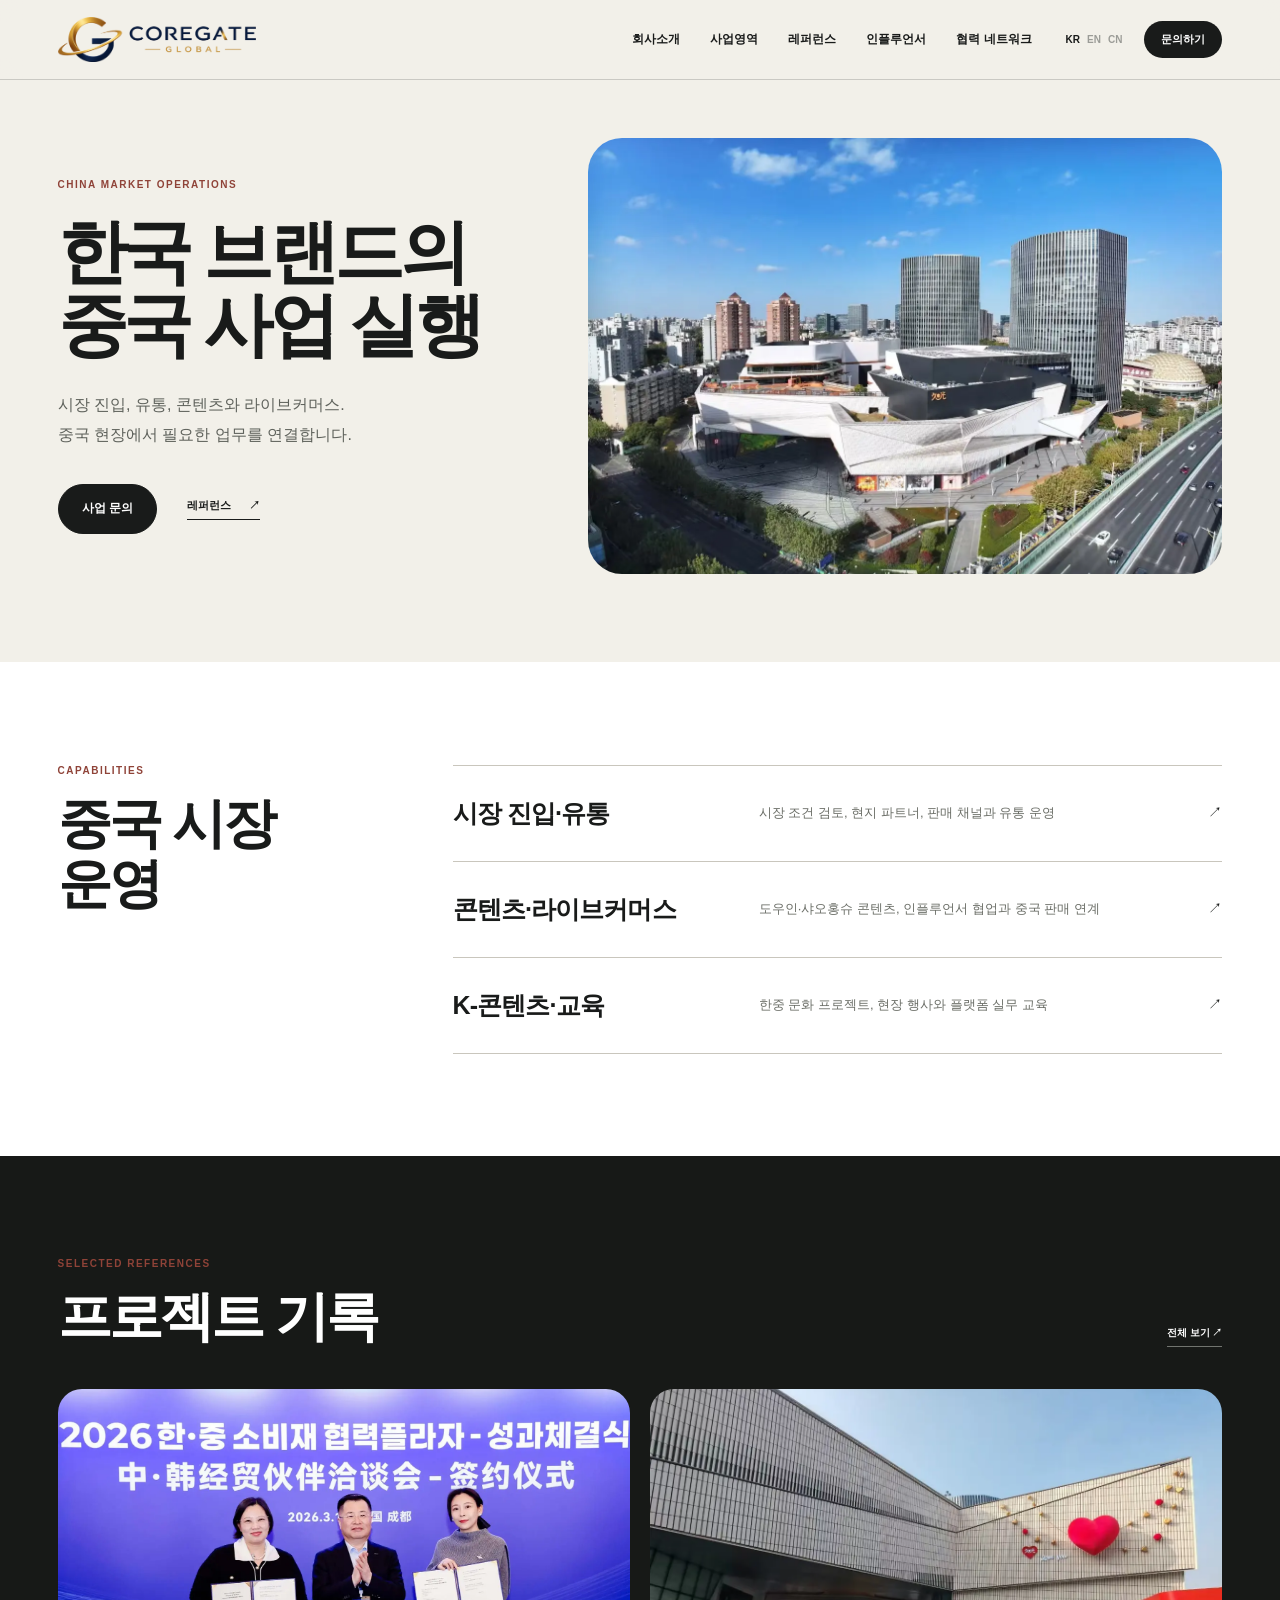
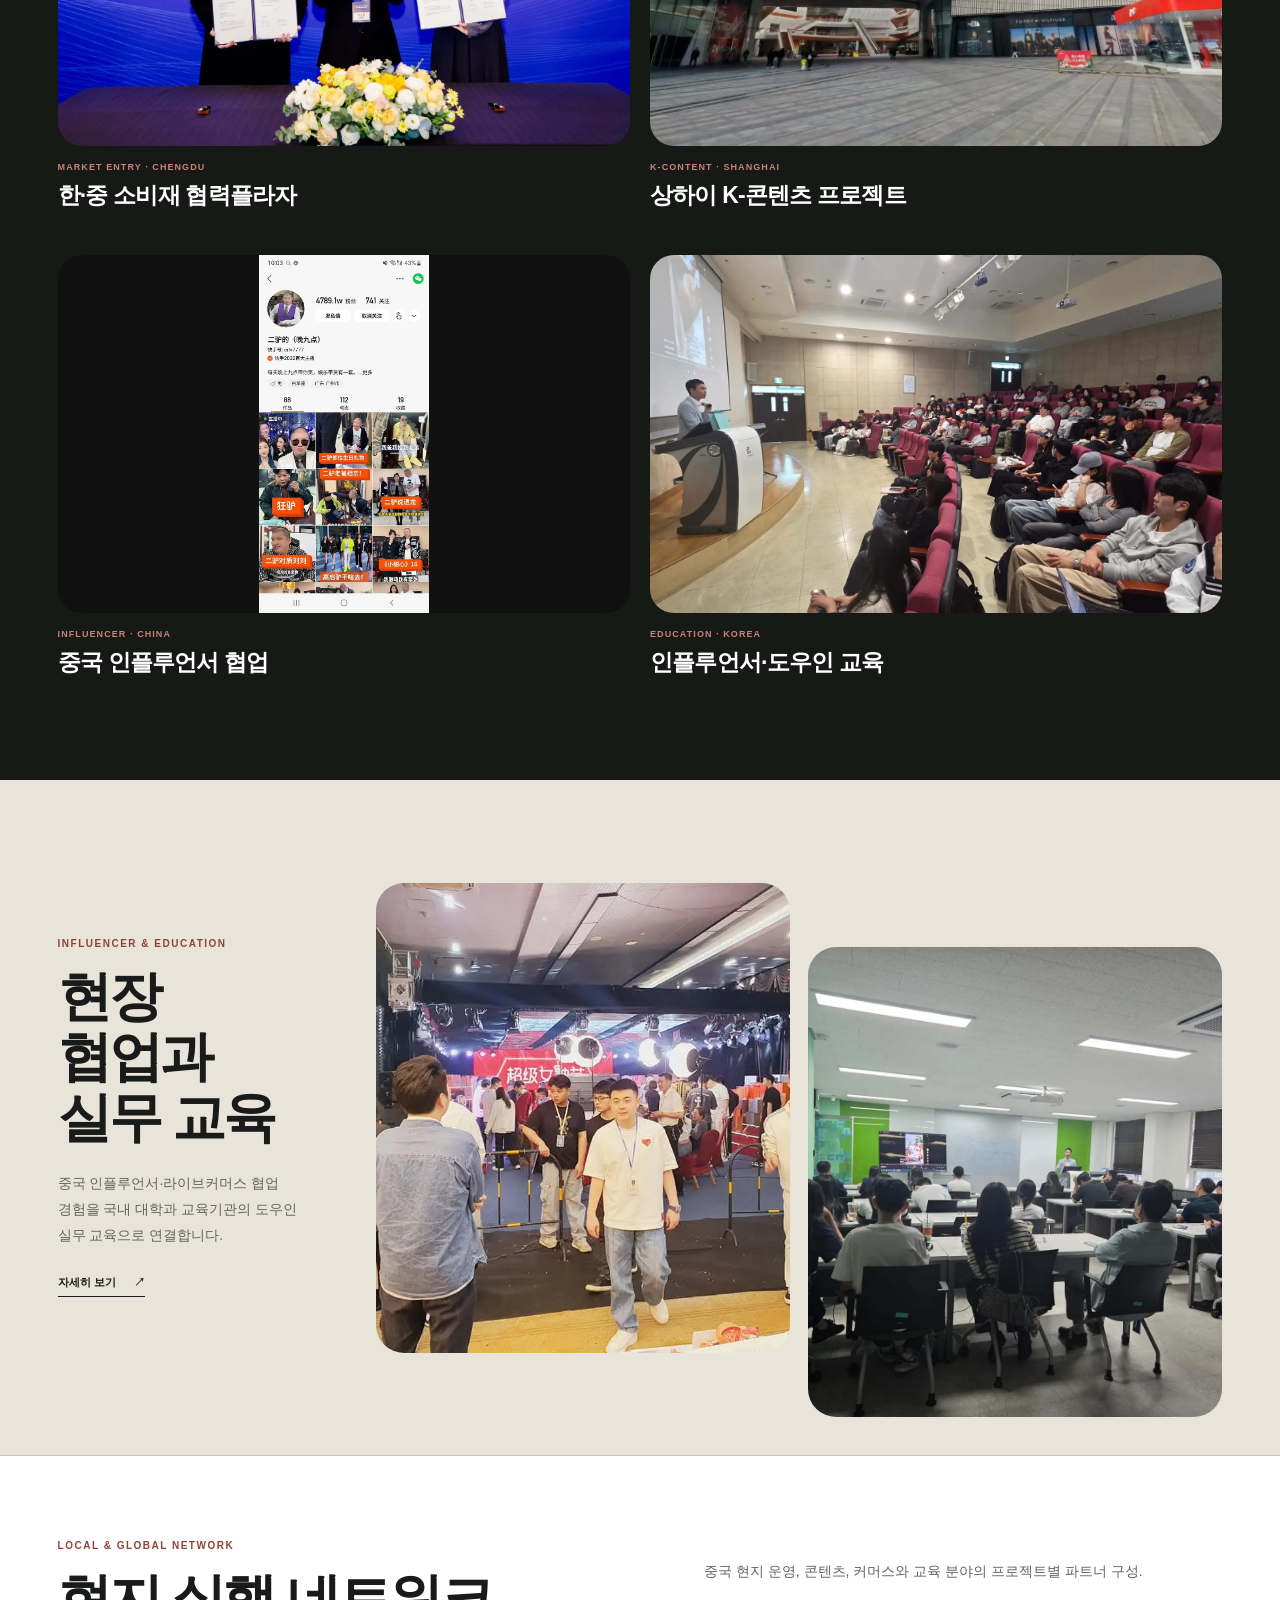
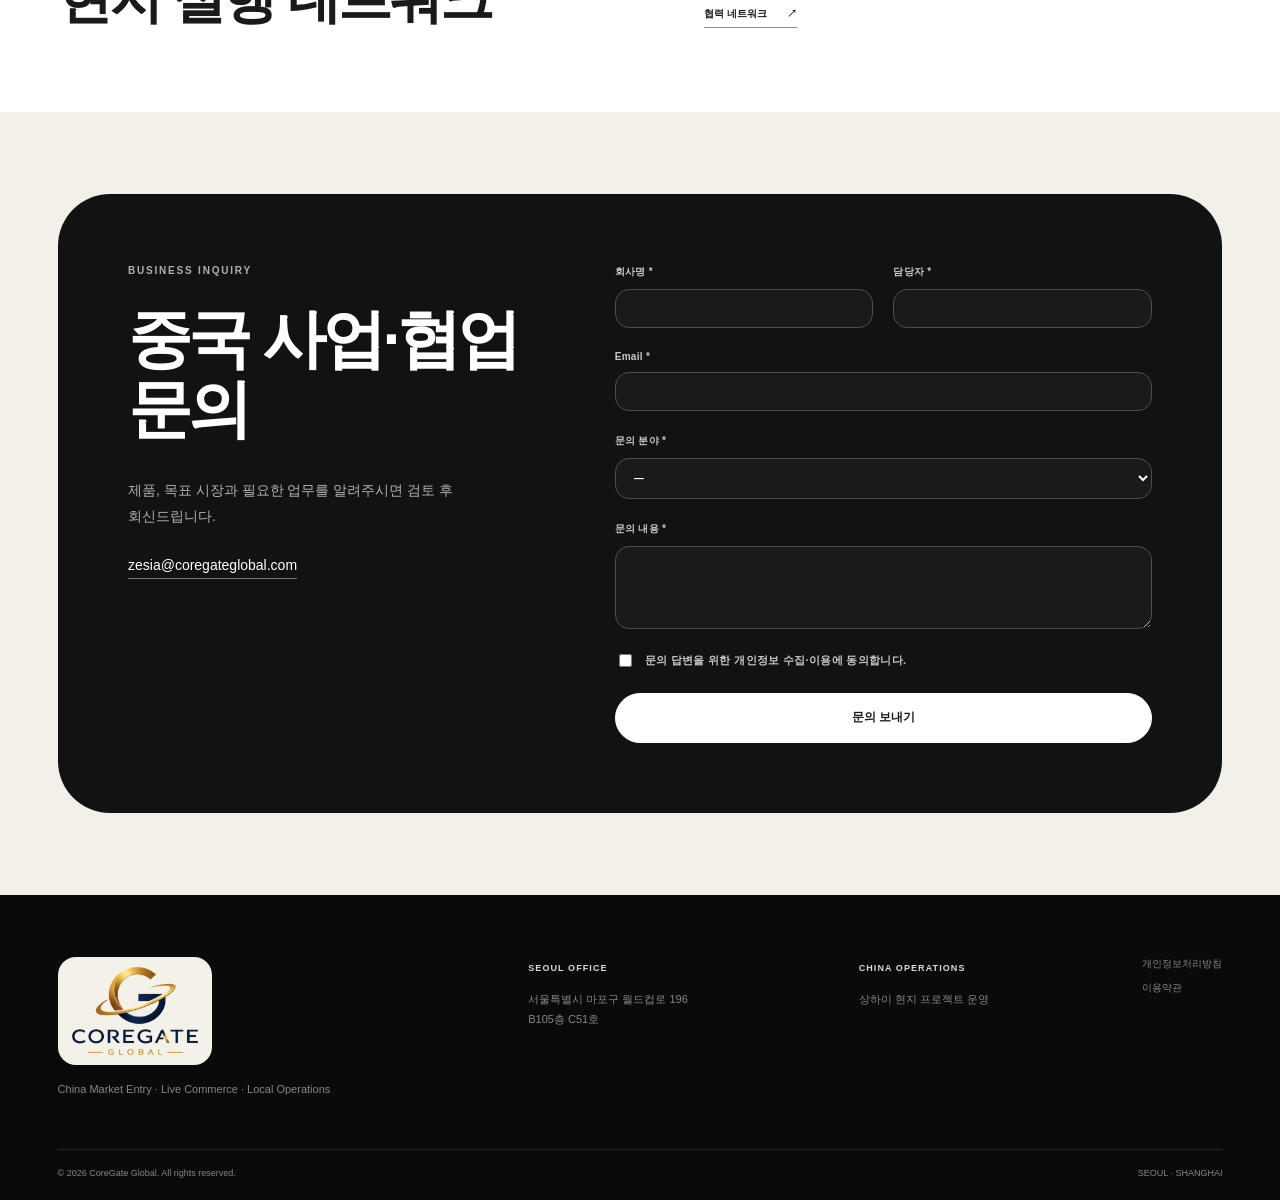
==== index.html @ a76d058f "Simplify site presentation and hierarchy" ====
<!doctype html>
<html lang="ko">
<head>
  <meta charset="utf-8">
  <meta name="viewport" content="width=device-width,initial-scale=1">
  <meta name="description" content="CoreGate Global은 한국 브랜드의 중국 시장 진입, 현지 유통, 라이브커머스, 인플루언서 협업과 K-콘텐츠 프로젝트를 실행합니다.">
  <meta name="theme-color" content="#f4f2ec">
  <title>CoreGate Global | China Market Operations</title>
  <link rel="canonical" href="https://www.coregateglobal.com/">
  <meta property="og:title" content="CoreGate Global | 중국 시장 진입과 현지 운영">
  <meta property="og:description" content="한국 브랜드의 중국 시장 진입과 현지 운영을 연결합니다.">
  <meta property="og:type" content="website">
  <meta property="og:url" content="https://www.coregateglobal.com/">
  <meta property="og:image" content="https://www.coregateglobal.com/assets/media/jiuguang-aerial.webp">
  <link rel="icon" type="image/svg+xml" href="data:image/svg+xml,%3Csvg xmlns='http://www.w3.org/2000/svg' viewBox='0 0 64 64'%3E%3Crect width='64' height='64' rx='8' fill='%23191b1a'/%3E%3Cpath d='M43 20c-3-3-7-5-12-5-10 0-17 7-17 17s7 17 17 17c5 0 9-2 12-5V32H31' fill='none' stroke='%23f3f0e8' stroke-width='6'/%3E%3C/svg%3E">
  <link rel="stylesheet" href="assets/site.css">
  <link rel="stylesheet" href="assets/home-refined.css">
  <script type="application/ld+json">{"@context":"https://schema.org","@type":"Organization","name":"CoreGate Global","url":"https://www.coregateglobal.com/","logo":"https://www.coregateglobal.com/assets/media/coregate-global-logo.png","email":"zesia@coregateglobal.com","address":{"@type":"PostalAddress","streetAddress":"월드컵로 196 B105층 C51호","addressLocality":"마포구","addressRegion":"서울특별시","addressCountry":"KR"},"areaServed":["KR","CN"]}</script>
</head>
<body>
  <a class="skip" href="#content">본문 바로가기</a>
  <header class="site-header">
    <div class="shell nav-row">
      <a class="wordmark" href="#top" aria-label="CoreGate Global 홈"><img src="assets/media/coregate-global-logo-horizontal.png" alt="CoreGate Global"></a>
      <nav class="primary-nav" id="primary-nav" aria-label="주요 메뉴">
        <a href="about/"><span class="lang-ko">회사소개</span><span class="lang-en">About</span><span class="lang-zh">公司介绍</span></a>
        <a href="business/"><span class="lang-ko">사업영역</span><span class="lang-en">Capabilities</span><span class="lang-zh">业务领域</span></a>
        <a href="projects/"><span class="lang-ko">레퍼런스</span><span class="lang-en">References</span><span class="lang-zh">项目案例</span></a>
        <a href="influencer/"><span class="lang-ko">인플루언서</span><span class="lang-en">Influencer</span><span class="lang-zh">达人合作</span></a>
        <a href="network/"><span class="lang-ko">협력 네트워크</span><span class="lang-en">Network</span><span class="lang-zh">合作网络</span></a>
      </nav>
      <div class="nav-tools">
        <div class="language" aria-label="언어 선택"><button type="button" class="active" data-lang="ko">KR</button><button type="button" data-lang="en">EN</button><button type="button" data-lang="zh-CN">CN</button></div>
        <a class="nav-contact" href="#contact"><span class="lang-ko">문의하기</span><span class="lang-en">Contact</span><span class="lang-zh">联系</span></a>
        <button class="menu-toggle" type="button" aria-controls="primary-nav" aria-expanded="false" aria-label="메뉴 열기"><span></span><span></span></button>
      </div>
    </div>
  </header>

  <main id="content">
    <section class="home-hero" id="top">
      <div class="shell home-hero-grid">
        <div class="home-hero-copy">
          <p class="home-eyebrow">CHINA MARKET OPERATIONS</p>
          <h1><span class="lang-ko">한국 브랜드의<br>중국 사업 실행</span><span class="lang-en">China operations<br>for Korean brands.</span><span class="lang-zh">韩国品牌的<br>中国业务执行</span></h1>
          <p><span class="lang-ko">시장 진입, 유통, 콘텐츠와 라이브커머스.<br>중국 현장에서 필요한 업무를 연결합니다.</span><span class="lang-en">Market entry, distribution, content and live commerce.<br>Connected through local execution in China.</span><span class="lang-zh">市场进入、流通、内容与直播电商。<br>连接中国市场所需的实际执行。</span></p>
          <div class="home-actions"><a class="button button-dark" href="#contact"><span class="lang-ko">사업 문의</span><span class="lang-en">Contact</span><span class="lang-zh">业务咨询</span></a><a class="home-text-link" href="projects/"><span class="lang-ko">레퍼런스</span><span class="lang-en">References</span><span class="lang-zh">项目案例</span> ↗</a></div>
        </div>
        <figure class="home-hero-image"><img src="assets/media/jiuguang-aerial.webp" alt="상하이 현지 프로젝트 공간 전경" fetchpriority="high"></figure>
      </div>
    </section>

    <section class="home-section home-services">
      <div class="shell home-section-grid">
        <div class="home-section-title"><p>CAPABILITIES</p><h2><span class="lang-ko">중국 시장 운영</span><span class="lang-en">China Market Operations</span><span class="lang-zh">中国市场运营</span></h2></div>
        <div class="home-service-list">
          <a href="business/"><h3><span class="lang-ko">시장 진입·유통</span><span class="lang-en">Market Entry &amp; Distribution</span><span class="lang-zh">市场进入与流通</span></h3><p><span class="lang-ko">시장 조건 검토, 현지 파트너, 판매 채널과 유통 운영</span><span class="lang-en">Market review, local partners, sales channels and distribution</span><span class="lang-zh">市场评估、本地伙伴、销售渠道与流通运营</span></p><span>↗</span></a>
          <a href="business/"><h3><span class="lang-ko">콘텐츠·라이브커머스</span><span class="lang-en">Content &amp; Live Commerce</span><span class="lang-zh">内容与直播电商</span></h3><p><span class="lang-ko">도우인·샤오홍슈 콘텐츠, 인플루언서 협업과 중국 판매 연계</span><span class="lang-en">China-platform content, influencer collaboration and sales</span><span class="lang-zh">中国平台内容、达人合作与销售衔接</span></p><span>↗</span></a>
          <a href="business/"><h3><span class="lang-ko">K-콘텐츠·교육</span><span class="lang-en">K-Content &amp; Education</span><span class="lang-zh">K-内容与教育</span></h3><p><span class="lang-ko">한중 문화 프로젝트, 현장 행사와 플랫폼 실무 교육</span><span class="lang-en">Korea–China programs, events and platform education</span><span class="lang-zh">中韩文化项目、现场活动与平台实务教育</span></p><span>↗</span></a>
        </div>
      </div>
    </section>

    <section class="home-section home-references">
      <div class="shell">
        <div class="home-reference-head"><div><p>SELECTED REFERENCES</p><h2><span class="lang-ko">프로젝트 기록</span><span class="lang-en">Selected Work</span><span class="lang-zh">项目记录</span></h2></div><a href="projects/"><span class="lang-ko">전체 보기</span><span class="lang-en">View All</span><span class="lang-zh">查看全部</span> ↗</a></div>
        <div class="home-case-grid">
          <a class="home-case" href="projects/kotra-consumer-goods-plaza.html"><figure><img src="assets/media/kotra-china-entry-2026.webp" alt="KOTRA 한중 소비재 협력플라자 현장" loading="lazy"></figure><p>MARKET ENTRY · CHENGDU</p><h3><span class="lang-ko">한·중 소비재 협력플라자</span><span class="lang-en">Korea–China Consumer Goods Plaza</span><span class="lang-zh">中韩消费品合作广场</span></h3></a>
          <a class="home-case" href="projects/shanghai-kcontent-event.html"><figure><img src="assets/media/jiuguang-plaza.webp" alt="상하이 K콘텐츠 행사 예정 공간" loading="lazy"></figure><p>K-CONTENT · SHANGHAI</p><h3><span class="lang-ko">상하이 K-콘텐츠 프로젝트</span><span class="lang-en">Shanghai K-Content Project</span><span class="lang-zh">上海K-内容项目</span></h3></a>
          <a class="home-case" href="projects/china-influencer-collaboration.html"><figure class="contain"><img src="assets/media/china-influencer-channel.webp" alt="중국 인플루언서 채널 협업 기록" loading="lazy"></figure><p>INFLUENCER · CHINA</p><h3><span class="lang-ko">중국 인플루언서 협업</span><span class="lang-en">China Influencer Collaboration</span><span class="lang-zh">中国达人合作</span></h3></a>
          <a class="home-case" href="projects/influencer-douyin-education.html"><figure><img src="assets/media/creator-education-auditorium.webp" alt="국내 도우인 실무 교육 현장" loading="lazy"></figure><p>EDUCATION · KOREA</p><h3><span class="lang-ko">인플루언서·도우인 교육</span><span class="lang-en">Influencer &amp; Douyin Education</span><span class="lang-zh">达人与抖音教育</span></h3></a>
        </div>
      </div>
    </section>

    <section class="home-section home-practice">
      <div class="shell home-practice-grid">
        <div class="home-practice-copy"><p>INFLUENCER &amp; EDUCATION</p><h2><span class="lang-ko">현장 협업과<br>실무 교육</span><span class="lang-en">Field collaboration<br>and education.</span><span class="lang-zh">现场合作与<br>实务教育</span></h2><p><span class="lang-ko">중국 인플루언서·라이브커머스 협업 경험을 국내 대학과 교육기관의 도우인 실무 교육으로 연결합니다.</span><span class="lang-en">China influencer and live-commerce experience translated into practical education in Korea.</span><span class="lang-zh">将中国达人与直播电商合作经验转化为韩国实务教育。</span></p><a class="home-text-link" href="influencer/"><span class="lang-ko">자세히 보기</span><span class="lang-en">Learn More</span><span class="lang-zh">了解更多</span> ↗</a></div>
        <figure><img src="assets/media/china-influencer-studio.webp" alt="중국 인플루언서 라이브커머스 협업 현장" loading="lazy"></figure>
        <figure><img src="assets/media/creator-education-classroom.webp" alt="국내 중국 콘텐츠 실무 교육 현장" loading="lazy"></figure>
      </div>
    </section>

    <section class="home-network">
      <div class="shell home-network-grid"><div><p>LOCAL &amp; GLOBAL NETWORK</p><h2><span class="lang-ko">현지 실행 네트워크</span><span class="lang-en">Local Execution Network</span><span class="lang-zh">本地执行网络</span></h2></div><div><p><span class="lang-ko">중국 현지 운영, 콘텐츠, 커머스와 교육 분야의 프로젝트별 파트너 구성.</span><span class="lang-en">Project-based partners across local operations, content, commerce and education.</span><span class="lang-zh">涵盖本地运营、内容、商业及教育的项目型伙伴网络。</span></p><a href="network/"><span class="lang-ko">협력 네트워크</span><span class="lang-en">View Network</span><span class="lang-zh">查看合作网络</span> ↗</a></div></div>
    </section>

    <section class="section contact" id="contact">
      <div class="shell contact-grid">
        <div class="contact-copy"><p class="overline">BUSINESS INQUIRY</p><h2><span class="lang-ko">중국 사업·협업 문의</span><span class="lang-en">China Business Inquiry</span><span class="lang-zh">中国业务合作咨询</span></h2><p><span class="lang-ko">제품, 목표 시장과 필요한 업무를 알려주시면 검토 후 회신드립니다.</span><span class="lang-en">Share your product, target market and required scope.</span><span class="lang-zh">请告知产品、目标市场及所需业务。</span></p><a href="mailto:zesia@coregateglobal.com">zesia@coregateglobal.com</a></div>
        <form class="inquiry-form" action="https://formsubmit.co/zesia@coregateglobal.com" method="POST">
          <input type="hidden" name="_subject" value="[CoreGate Global] Business Inquiry"><input type="hidden" name="_template" value="table"><input type="text" name="_honey" tabindex="-1" autocomplete="off" class="honey" aria-hidden="true">
          <label><span class="lang-ko">회사명 *</span><span class="lang-en">Company *</span><span class="lang-zh">公司名称 *</span><input name="company" required autocomplete="organization"></label>
          <label><span class="lang-ko">담당자 *</span><span class="lang-en">Contact name *</span><span class="lang-zh">负责人 *</span><input name="name" required autocomplete="name"></label>
          <label class="full"><span>Email *</span><input type="email" name="email" required autocomplete="email"></label>
          <label class="full"><span class="lang-ko">문의 분야 *</span><span class="lang-en">Inquiry type *</span><span class="lang-zh">咨询领域 *</span><select name="interest" required><option value="">—</option><option>China Market Entry</option><option>Live Commerce / China Sales</option><option>Influencer Collaboration</option><option>Douyin / Influencer Education</option><option>K-Content Project</option><option>Partnership</option><option>Other</option></select></label>
          <label class="full"><span class="lang-ko">문의 내용 *</span><span class="lang-en">Message *</span><span class="lang-zh">咨询内容 *</span><textarea name="message" required rows="5"></textarea></label>
          <label class="consent full"><input type="checkbox" name="privacy_consent" value="Agreed" required><span><span class="lang-ko">문의 답변을 위한 개인정보 수집·이용에 동의합니다.</span><span class="lang-en">I consent to the use of my information for this inquiry.</span><span class="lang-zh">我同意为回复本次咨询而收集及使用个人信息。</span></span></label>
          <button class="button button-light full" type="submit"><span class="lang-ko">문의 보내기</span><span class="lang-en">Send Inquiry</span><span class="lang-zh">发送咨询</span></button>
        </form>
      </div>
    </section>
  </main>

  <footer class="site-footer">
    <div class="shell footer-grid"><div class="footer-brand"><img src="assets/media/coregate-global-logo.png" alt="CoreGate Global"><p>China Market Entry · Live Commerce · Local Operations</p></div><div><strong>SEOUL OFFICE</strong><p><span class="lang-ko">서울특별시 마포구 월드컵로 196<br>B105층 C51호</span><span class="lang-en">B105-C51, 196 World Cup-ro,<br>Mapo-gu, Seoul, Korea</span><span class="lang-zh">韩国首尔特别市麻浦区世界杯路196<br>B105层 C51号</span></p></div><div><strong>CHINA OPERATIONS</strong><p><span class="lang-ko">상하이 현지 프로젝트 운영</span><span class="lang-en">Shanghai project operations</span><span class="lang-zh">上海本地项目运营</span></p></div><div class="footer-links"><a href="privacy.html"><span class="lang-ko">개인정보처리방침</span><span class="lang-en">Privacy</span><span class="lang-zh">隐私政策</span></a><a href="terms.html"><span class="lang-ko">이용약관</span><span class="lang-en">Terms</span><span class="lang-zh">使用条款</span></a></div></div>
    <div class="shell footer-bottom"><span>© 2026 CoreGate Global. All rights reserved.</span><span>SEOUL · SHANGHAI</span></div>
  </footer>
  <script src="assets/site.js"></script>
</body>
</html>
---- assets/site.css ----
:root {
  --paper: #f2f0e9;
  --paper-deep: #e8e4da;
  --ink: #191b1a;
  --muted: #666963;
  --line: #c9c6bd;
  --white: #fff;
  --olive: #5e675b;
  --brick: #8f4338;
  --shell: 1380px;
  --gutter: clamp(22px, 4.5vw, 72px);
  --radius-lg: 44px;
  --radius-md: 28px;
  --radius-pill: 999px;
}

* { box-sizing: border-box; }
html { scroll-behavior: smooth; scroll-padding-top: 80px; }
body { margin: 0; background: var(--paper); color: var(--ink); font-family: "Pretendard", "Apple SD Gothic Neo", "Noto Sans KR", "Malgun Gothic", Arial, sans-serif; word-break: keep-all; -webkit-font-smoothing: antialiased; }
body.menu-open { overflow: hidden; }
a { color: inherit; text-decoration: none; }
button, input, select, textarea { font: inherit; }
button { color: inherit; }
img { display: block; width: 100%; }
figure, p, dl, dd { margin: 0; }
.shell { width: min(var(--shell), calc(100% - var(--gutter) * 2)); margin-inline: auto; }
.lang-en, .lang-zh { display: none; }
html[lang="en"] .lang-ko, html[lang="en"] .lang-zh { display: none !important; }
html[lang="en"] .lang-en { display: initial; }
html[lang="zh-CN"] .lang-ko, html[lang="zh-CN"] .lang-en { display: none !important; }
html[lang="zh-CN"] .lang-zh { display: initial; }
.skip { position: fixed; z-index: 999; left: 16px; top: -60px; padding: 12px 16px; background: var(--ink); color: var(--white); font-size: 13px; }
.skip:focus { top: 12px; }
.reveal { opacity: 1; transform: none; }
html.js .reveal { opacity: 0; transform: translateY(14px); transition: opacity .55s ease, transform .55s ease; }
html.js .reveal.is-visible { opacity: 1; transform: none; }

.site-header { position: fixed; z-index: 100; inset: 0 0 auto; height: 80px; background: rgba(242, 240, 233, .94); border-bottom: 1px solid rgba(25, 27, 26, .18); backdrop-filter: blur(12px); }
.nav-row { height: 100%; display: flex; align-items: center; }
.wordmark { display: inline-flex; align-items: center; min-width: 218px; }
.wordmark img { width: 198px; height: auto; }
.primary-nav { display: flex; align-self: stretch; gap: 30px; margin-left: auto; }
.primary-nav a { position: relative; display: grid; place-items: center; font-size: 12px; font-weight: 700; }
.primary-nav a::after { content: ""; position: absolute; left: 0; right: 100%; bottom: 18px; height: 1px; background: var(--ink); transition: right .2s ease; }
.primary-nav a:hover::after, .primary-nav a:focus-visible::after { right: 0; }
.nav-tools { display: flex; align-items: center; gap: 22px; margin-left: 34px; }
.language { display: flex; gap: 7px; }
.language button { padding: 0; border: 0; background: transparent; color: #9b9c97; font-size: 10px; font-weight: 850; cursor: pointer; }
.language button.active { color: var(--ink); }
.nav-contact { padding: 11px 17px; border-radius: var(--radius-pill); background: var(--ink); color: var(--white); font-size: 11px; font-weight: 800; }
.menu-toggle { display: none; width: 34px; height: 34px; padding: 7px; border: 0; background: transparent; cursor: pointer; }
.menu-toggle span { display: block; height: 1px; margin: 6px 0; background: var(--ink); }

.hero { min-height: 790px; padding: 80px 0 0; }
.hero-grid { display: grid; grid-template-columns: minmax(450px, .96fr) minmax(540px, 1.04fr); min-height: 710px; }
.hero-copy { display: flex; flex-direction: column; padding: 82px clamp(38px, 4.3vw, 68px) 50px 0; }
.overline { color: var(--brick); font-size: 10px; font-weight: 850; letter-spacing: .18em; }
.hero h1 { max-width: 760px; margin: 28px 0 0; font-size: clamp(50px, 4.75vw, 70px); line-height: 1.08; letter-spacing: -.057em; font-weight: 720; }
.hero-lead { max-width: 630px; margin-top: 30px; color: #545751; font-size: 16px; line-height: 1.78; }
.hero-actions { display: flex; align-items: center; gap: 27px; margin-top: 32px; }
.button { min-height: 50px; padding: 0 23px; border: 1px solid currentColor; border-radius: var(--radius-pill); display: inline-flex; align-items: center; justify-content: center; font-size: 12px; font-weight: 800; cursor: pointer; }
.button-dark { background: var(--ink); color: var(--white); border-color: var(--ink); }
.text-link { display: inline-flex; align-items: center; gap: 18px; padding: 14px 0 8px; border-bottom: 1px solid var(--ink); font-size: 12px; font-weight: 750; }
.text-link i { font-style: normal; }
.section-page-link { display: inline-flex; align-items: center; gap: 34px; margin-top: 30px; padding-bottom: 8px; border-bottom: 1px solid #8f918a; color: var(--ink); font-size: 10px; font-weight: 850; letter-spacing: .02em; }
.section-page-link i { font-style: normal; }
.section-page-link-light { margin-left: clamp(0px, 18vw, 250px); border-color: rgba(255,255,255,.45); color: #fff; }
@media (max-width: 760px) { .section-page-link-light { margin-left: 0; } }
.hero-facts { display: grid; grid-template-columns: .7fr 1.35fr 1fr; gap: 18px; margin-top: auto; padding-top: 22px; border-top: 1px solid var(--line); }
.hero-facts div { min-width: 0; }
.hero-facts dt { font-size: 13px; font-weight: 850; letter-spacing: -.015em; }
.hero-facts dd { margin-top: 6px; color: #74766f; font-size: 10px; font-weight: 700; letter-spacing: .04em; }
.hero-media { display: grid; grid-template-columns: minmax(0, 1.65fr) minmax(185px, .72fr); gap: 14px; min-width: 0; padding: 36px 0; }
.hero-media figure { position: relative; min-height: 0; overflow: hidden; border-radius: var(--radius-md); background: #dad7d0; }
.hero-media img { height: 100%; object-fit: cover; }
.hero-media figcaption { position: absolute; right: 12px; bottom: 12px; padding: 7px 9px; background: rgba(25, 27, 26, .82); color: var(--white); font-size: 8px; font-weight: 800; letter-spacing: .12em; }
.hero-main { height: 100%; border-radius: 160px 32px 32px 32px !important; }
.hero-main img { object-position: center; }
.hero-side { display: grid; grid-template-rows: 1fr 1fr; gap: 14px; min-height: 0; }
.hero-side figure:first-child { border-radius: 30px 90px 30px 30px; }
.hero-side figure:last-child { border-radius: 30px 30px 90px 30px; }
.hero-side figure:first-child img { object-position: center; }
.hero-side figure:last-child img { object-position: center; }

.intro-strip { padding: 18px 0 24px; background: var(--paper); }
.strip-grid { display: grid; grid-template-columns: repeat(4, 1fr); gap: 12px; }
.strip-grid span { padding: 15px 12px; border: 1px solid var(--line); border-radius: var(--radius-pill); background: var(--white); text-align: center; font-size: 9px; font-weight: 850; letter-spacing: .1em; }
.strip-grid span:first-child { border-left: 1px solid var(--line); }

.section { padding: clamp(62px, 6.4vw, 88px) 0; }
.about { background: var(--paper); }
.about .editorial-grid { padding: clamp(42px, 5vw, 68px); border-radius: var(--radius-lg); background: var(--white); }
.editorial-grid { display: block; }
.section-index { display: block; margin-bottom: 18px; }
.section-index p { color: var(--brick); font-size: 10px; font-weight: 850; letter-spacing: .17em; }
.editorial-copy h2, .section-heading h2, .network-content h2 { margin: 0; max-width: 900px; font-size: clamp(38px, 4.3vw, 60px); line-height: 1.13; letter-spacing: -.052em; font-weight: 700; }
.about-lead { max-width: 940px; margin-top: 28px; color: #565953; font-size: 16px; line-height: 1.85; }
.about-points { display: grid; grid-template-columns: repeat(3, 1fr); margin-top: 34px; border-top: 1px solid var(--line); }
.about-points article { min-width: 0; padding: 25px 30px 0 0; }
.about-points article + article { padding-left: 30px; border-left: 1px solid var(--line); }
.about-points span { color: var(--brick); font-size: 9px; font-weight: 850; letter-spacing: .12em; }
.about-points h3 { margin: 15px 0 0; font-size: 19px; letter-spacing: -.03em; }
.about-points p { margin-top: 9px; color: #696c66; font-size: 12px; line-height: 1.7; }

.capabilities { background: var(--paper-deep); }
.section-heading { display: block; }
.heading-note-dark { max-width: 720px; margin-top: 18px; color: #62655f; font-size: 14px; line-height: 1.72; }
.capability-list { display: grid; grid-template-columns: 1fr 1fr; gap: 0; margin-top: 34px; overflow: hidden; border: 1px solid rgba(25,27,26,.13); border-radius: 42px; background: rgba(255,255,255,.66); }
.capability-list article { display: grid; grid-template-columns: 112px minmax(0, 1fr); gap: 22px; min-width: 0; padding: 30px; border-bottom: 1px solid rgba(25,27,26,.12); }
.capability-list article:nth-child(odd) { border-right: 1px solid rgba(25,27,26,.12); }
.capability-list article:nth-last-child(-n+2) { border-bottom: 0; }
.service-code { padding-top: 6px; color: var(--brick); font-size: 9px; line-height: 1.4; font-weight: 850; letter-spacing: .1em; }
.capability-body { min-width: 0; }
.capability-list h3 { margin: 0; font-size: clamp(21px, 1.9vw, 28px); line-height: 1.24; letter-spacing: -.038em; }
.capability-list p { margin-top: 10px; color: #5f625c; font-size: 13px; line-height: 1.72; }
.capability-list ul { display: flex; flex-wrap: wrap; gap: 7px; margin: 18px 0 0; padding: 0; list-style: none; }
.capability-list li { padding: 7px 10px; border: 1px solid #cbc7bd; border-radius: var(--radius-pill); color: #575a54; font-size: 9px; font-weight: 750; }

.process { background: var(--paper); }
.process-grid { display: grid; grid-template-columns: minmax(300px, .72fr) minmax(520px, 1.28fr); gap: clamp(42px, 7vw, 100px); align-items: start; }
.section-index-label { color: var(--brick); font-size: 10px; font-weight: 850; letter-spacing: .17em; }
.process-intro h2 { margin: 22px 0 0; font-size: clamp(37px, 4.1vw, 56px); line-height: 1.14; letter-spacing: -.052em; }
.process-intro > p:last-child { max-width: 540px; margin-top: 24px; color: #60635d; font-size: 14px; line-height: 1.8; }
.process-list { margin: 0; padding: 0; border-top: 1px solid var(--line); list-style: none; }
.process-list li { display: grid; grid-template-columns: 54px 1fr; gap: 22px; padding: 21px 0; border-bottom: 1px solid var(--line); }
.process-list > li > span { color: var(--brick); font-size: 10px; font-weight: 850; letter-spacing: .1em; }
.process-list h3 { margin: 0; font-size: 21px; letter-spacing: -.03em; }
.process-list p { margin-top: 7px; color: #6b6e68; font-size: 12px; line-height: 1.65; }

.work { border-radius: 64px 64px 0 0; background: var(--ink); color: var(--white); overflow: hidden; }
.section-heading-light .section-index p { color: #9fa29b; }
.section-heading-light .heading-note { max-width: 620px; margin-top: 17px; color: #9fa29b; font-size: 12px; line-height: 1.7; }
.section-more { display: inline-flex; gap: 16px; margin-top: 20px; padding-bottom: 6px; border-bottom: 1px solid #777b75; color: #d5d8d2; font-size: 10px; font-weight: 800; }
.case-grid { display: grid; grid-template-columns: repeat(3, 1fr); gap: clamp(20px, 2.4vw, 34px); margin-top: 42px; }
.case-card { min-width: 0; padding: 12px 12px 24px; border: 1px solid #383b38; border-radius: 38px; background: #212321; }
.case-card-link { display: flex; flex-direction: column; height: 100%; }
.case-card figure { aspect-ratio: 4 / 3; overflow: hidden; border-radius: 25px; background: #2c2e2c; }
.case-card figure img { height: 100%; object-fit: cover; transition: transform .55s ease; }
.case-card:nth-child(2) figure img { object-fit: cover; }
.case-card:nth-child(3) figure img { object-fit: contain; }
.case-card .case-portrait img { object-fit: contain; background: #151715; }
.case-card:hover figure img { transform: scale(1.015); }
.case-meta { display: flex; justify-content: space-between; gap: 20px; margin: 15px 10px 0; padding-bottom: 11px; border-bottom: 1px solid #444744; color: #a9aca6; font-size: 8px; font-weight: 850; letter-spacing: .13em; }
.case-card h3 { margin: 16px 10px 0; font-size: clamp(22px, 2.2vw, 31px); line-height: 1.3; letter-spacing: -.035em; }
.case-card p { margin: 10px 10px 0; color: #aeb0ab; font-size: 13px; line-height: 1.72; }
.case-card-role { display: flex; gap: 12px; margin: 17px 10px 0; padding-top: 13px; border-top: 1px solid #3d403d; color: #c9ccc6; font-size: 9px; line-height: 1.5; }
.case-card-role b { flex: 0 0 auto; color: #858983; font-size: 8px; letter-spacing: .1em; }
.case-card-cta { display: inline-flex; align-items: center; justify-content: space-between; gap: 20px; margin: auto 10px 0; padding-top: 18px; color: #f0f2ed; font-size: 9px; font-weight: 800; letter-spacing: .04em; }

.kotra-feature { display: grid; grid-template-columns: minmax(0, 1.3fr) minmax(330px, .7fr); gap: 12px; margin-top: 42px; padding: 12px; border: 1px solid #3b3e3b; border-radius: 48px; background: #242624; }
.kotra-feature > figure { min-height: 460px; overflow: hidden; border-radius: 36px 110px 36px 36px; background: #181a18; }
.kotra-feature > figure img { height: 100%; object-fit: cover; object-position: center; }
.kotra-copy { display: flex; flex-direction: column; justify-content: center; padding: clamp(28px, 3.3vw, 48px); }
.kotra-meta { display: flex; justify-content: space-between; gap: 24px; padding-bottom: 14px; border-bottom: 1px solid #474a47; color: #a8aba5; font-size: 9px; font-weight: 850; letter-spacing: .12em; }
.kotra-copy h3 { margin: 24px 0 0; font-size: clamp(29px, 3vw, 43px); line-height: 1.18; letter-spacing: -.045em; }
.kotra-copy > p { margin-top: 19px; color: #b9bcb6; font-size: 14px; line-height: 1.8; }
.kotra-scope { display: flex; flex-wrap: wrap; gap: 8px; margin-top: 28px; }
.kotra-scope > span { padding: 9px 12px; border: 1px solid #555955; border-radius: var(--radius-pill); color: #d5d8d2; font-size: 9px; font-weight: 750; }
.case-entry { display: inline-flex; justify-content: space-between; gap: 20px; margin-top: 28px; padding-bottom: 7px; border-bottom: 1px solid #686c68; color: #f1f3ef; font-size: 10px; font-weight: 800; }
.kotra-feature, .case-card { transition: border-color .25s ease, transform .25s ease; }
.kotra-feature:hover, .case-card:hover { border-color: #656965; transform: translateY(-2px); }

.creator-records { background: var(--paper-deep); }
.record-heading { display: grid; grid-template-columns: minmax(170px, .34fr) minmax(0, 1fr); gap: clamp(30px, 5vw, 78px); align-items: end; }
.record-heading .section-index { align-self: start; }
.record-heading h2 { margin: 0; max-width: 900px; font-size: clamp(38px, 4.3vw, 60px); line-height: 1.13; letter-spacing: -.052em; font-weight: 700; }
.record-heading > div:last-child > p { max-width: 720px; margin-top: 20px; color: #5f625c; font-size: 14px; line-height: 1.75; }
.record-panel { display: grid; min-width: 0; overflow: hidden; border-radius: 52px; }
.record-collaboration { grid-template-columns: minmax(330px, .72fr) minmax(0, 1.28fr); gap: clamp(28px, 4vw, 60px); margin-top: 42px; padding: clamp(18px, 2.2vw, 30px); background: #191b1a; color: var(--white); }
.record-panel .record-copy { display: flex; flex-direction: column; justify-content: center; min-width: 0; padding: clamp(22px, 3.2vw, 46px); }
.record-label { color: var(--brick); font-size: 9px; font-weight: 850; letter-spacing: .16em; }
.record-collaboration .record-label { color: #d18a7d; }
.record-copy h3 { margin: 22px 0 0; font-size: clamp(30px, 3.4vw, 48px); line-height: 1.15; letter-spacing: -.05em; }
.record-copy > p { margin-top: 22px; color: #666a63; font-size: 14px; line-height: 1.85; }
.record-collaboration .record-copy > p { color: #b8bbb5; }
.record-keywords { display: flex; flex-wrap: wrap; gap: 8px; margin-top: 28px; }
.record-keywords span { padding: 9px 12px; border: 1px solid #444744; border-radius: var(--radius-pill); color: #c7cac4; font-size: 8px; font-weight: 850; letter-spacing: .09em; }
.record-detail-link { display: inline-flex; justify-content: space-between; gap: 20px; align-self: flex-start; margin-top: 28px; padding-bottom: 7px; border-bottom: 1px solid #616561; color: #f0f2ed; font-size: 10px; font-weight: 800; }
.record-detail-dark { border-color: #999b95; color: var(--ink); }
.collaboration-media { display: grid; grid-template-columns: minmax(0, 1fr) clamp(140px, 14vw, 210px); grid-template-rows: 42fr 58fr; gap: 12px; min-width: 0; min-height: 560px; }
.collaboration-media figure { overflow: hidden; background: #2a2d2a; }
.collaboration-media img { height: 100%; object-fit: cover; }
.collaboration-stage { grid-row: 1 / -1; border-radius: 130px 32px 32px 32px; }
.collaboration-stage img { object-position: center; }
.collaboration-partners { border-radius: 32px 92px 32px 32px; }
.collaboration-partners img { object-position: center 23%; }
.collaboration-live { border-radius: 32px; }
.collaboration-live img { object-fit: contain; background: #090a09; }
.record-education { grid-template-columns: minmax(0, 1.16fr) minmax(350px, .84fr); gap: clamp(32px, 4.5vw, 68px); margin-top: 22px; padding: clamp(18px, 2.2vw, 30px); border: 1px solid #d1cec5; background: #f9f7f1; color: var(--ink); }
.education-media { position: relative; min-height: 500px; }
.education-media figure { overflow: hidden; background: #d7d4cc; }
.education-media img { height: 100%; object-fit: cover; }
.education-main { position: absolute; inset: 0; border-radius: 34px 150px 34px 34px; }
.education-main img { object-position: 38% center; }
.education-side { position: absolute; right: 20px; bottom: 20px; width: 40%; aspect-ratio: 1; border: 9px solid #f9f7f1; border-radius: 50%; }
.education-side img { object-position: 55% center; }
.education-examples { display: grid; gap: 0; margin: 28px 0 0; padding: 0; border-top: 1px solid #d5d2c9; list-style: none; }
.education-examples li { padding: 12px 0; border-bottom: 1px solid #d5d2c9; color: #494c47; font-size: 12px; font-weight: 700; }
.education-examples li::before { content: "↘"; display: inline-block; width: 24px; color: var(--brick); }

.incubator { background: var(--paper); color: var(--white); }
.incubator-grid { display: grid; grid-template-columns: .66fr 1.34fr; gap: clamp(40px, 6vw, 82px); align-items: center; padding: clamp(44px, 5vw, 68px); border-radius: 52px; background: var(--olive); }
.incubator-label { display: flex; flex-direction: column; align-items: flex-start; }
.incubator-label span { font-size: 9px; font-weight: 850; letter-spacing: .16em; }
.incubator-label b { margin-top: 27px; font-family: Georgia, "Times New Roman", serif; font-size: clamp(36px, 4.4vw, 60px); line-height: .96; letter-spacing: -.045em; font-weight: 400; }
.incubator h2 { margin: 0; font-size: clamp(38px, 4.3vw, 60px); line-height: 1.12; letter-spacing: -.052em; font-weight: 680; }
.incubator p { max-width: 760px; margin-top: 30px; padding-top: 22px; border-top: 1px solid rgba(255,255,255,.35); color: #e3e6e0; font-size: 15px; line-height: 1.85; }

.network { background: var(--white); }
.network-lead { max-width: 800px; margin-top: 24px; color: #5f625c; font-size: 15px; line-height: 1.85; }
.network-grid { display: grid; grid-template-columns: 1fr 1fr; column-gap: 42px; margin-top: 32px; border-top: 1px solid var(--line); }
.network-grid article { display: flex; align-items: center; gap: 18px; min-width: 0; padding: 22px 0; border-bottom: 1px solid var(--line); }
.network-grid article > span { flex: 0 0 auto; min-width: 94px; height: 30px; padding: 0 10px; display: inline-flex; align-items: center; justify-content: center; border-radius: var(--radius-pill); background: var(--paper-deep); color: var(--brick); font-size: 8px; line-height: 1; font-weight: 850; letter-spacing: .08em; }
.network-grid h3 { margin: 0; font-size: 20px; letter-spacing: -.03em; }
.network-grid p { margin-top: 5px; color: #6d7069; font-size: 12px; }

.association { padding: 18px 0 64px; background: var(--white); color: var(--white); }
.association-row { display: grid; grid-template-columns: 1fr .72fr; gap: clamp(42px, 6vw, 88px); align-items: center; padding: clamp(40px, 5vw, 64px); border-radius: 44px; background: var(--brick); }
.association .overline { color: #f0d7d2; }
.association h2 { max-width: 720px; margin: 15px 0 0; font-size: clamp(30px, 3.9vw, 55px); line-height: 1.17; letter-spacing: -.05em; }
.association-row > p { color: #f3ded9; font-size: 14px; line-height: 1.85; }

.contact { background: var(--paper); color: var(--white); }
.contact-grid { display: grid; grid-template-columns: .85fr 1.15fr; gap: clamp(48px, 7vw, 96px); padding: clamp(46px, 5.5vw, 76px); border-radius: 52px; background: #111312; }
.contact .overline { color: #aeb1aa; }
.contact-copy h2 { margin: 28px 0 0; font-size: clamp(43px, 5vw, 72px); line-height: 1.1; letter-spacing: -.06em; font-weight: 650; }
.contact-copy > p:not(.overline) { max-width: 560px; margin-top: 34px; color: #afb2ac; font-size: 14px; line-height: 1.85; }
.inquiry-guide { display: grid; gap: 0; max-width: 560px; margin: 24px 0 0; padding: 0; border-top: 1px solid #373a37; list-style: none; }
.inquiry-guide li { padding: 11px 0; border-bottom: 1px solid #373a37; color: #d3d6d0; font-size: 11px; line-height: 1.55; }
.inquiry-guide li::before { content: "↘"; display: inline-block; width: 24px; color: #c77d70; }
.contact-copy > a { display: inline-block; margin-top: 27px; padding-bottom: 5px; border-bottom: 1px solid #777b75; font-size: 14px; }
.inquiry-form { display: grid; grid-template-columns: 1fr 1fr; gap: 23px 20px; }
.inquiry-form label { display: flex; flex-direction: column; gap: 10px; color: #c8cac5; font-size: 10px; font-weight: 700; letter-spacing: .03em; }
.inquiry-form .full { grid-column: 1 / -1; }
.inquiry-form input, .inquiry-form select, .inquiry-form textarea { width: 100%; padding: 13px 14px; border: 1px solid #4c504b; border-radius: 14px; outline: none; background: rgba(255,255,255,.035); color: var(--white); }
.inquiry-form input:focus, .inquiry-form select:focus, .inquiry-form textarea:focus { border-color: var(--white); }
.inquiry-form select option { color: var(--ink); }
.inquiry-form textarea { resize: vertical; }
.inquiry-form .consent { flex-direction: row; align-items: flex-start; gap: 10px; font-size: 11px; line-height: 1.6; }
.inquiry-form .consent input { width: auto; margin-top: 2px; accent-color: var(--brick); }
.button-light { border-color: var(--white); background: var(--white); color: var(--ink); }
.honey { display: none !important; }

.site-footer { padding: 62px 0 22px; background: #090a09; color: #858983; }
.footer-grid { display: grid; grid-template-columns: 1.35fr .9fr .75fr auto; gap: 50px; }
.footer-brand img { width: 154px; height: auto; padding: 10px 14px; border-radius: 18px; background: #f4f1e8; }
.footer-grid strong { color: #d8dad5; font-size: 9px; letter-spacing: .12em; }
.footer-grid p { margin-top: 15px; font-size: 11px; line-height: 1.8; }
.footer-links { display: flex; flex-direction: column; gap: 10px; font-size: 10px; }
.footer-bottom { display: flex; justify-content: space-between; gap: 30px; margin-top: 50px; padding-top: 18px; border-top: 1px solid #242624; font-size: 9px; }

@media (max-width: 1120px) {
  .primary-nav { display: none; position: fixed; inset: 80px 0 auto; padding: 16px var(--gutter) 26px; background: var(--paper); border-bottom: 1px solid var(--ink); }
  .primary-nav.open { display: block; }
  .primary-nav a { display: block; padding: 15px 0; border-bottom: 1px solid var(--line); font-size: 14px; }
  .primary-nav a::after { display: none; }
  .nav-tools { margin-left: auto; }
  .menu-toggle { display: block; }
  .hero-grid { grid-template-columns: 1fr; }
  .hero-copy { min-height: 650px; padding-right: 0; }
  .hero-media { height: 690px; padding: 0 0 44px; }
  .hero-main { height: auto; }
  .editorial-grid { grid-template-columns: 150px 1fr; gap: 50px; }
  .section-heading { grid-template-columns: 190px 1fr; gap: 50px; }
  .kotra-feature { grid-template-columns: 1fr; }
  .kotra-feature > figure { min-height: 0; aspect-ratio: 3 / 2; }
  .record-collaboration, .record-education { grid-template-columns: 1fr; }
  .collaboration-media { min-height: 520px; }
  .education-media { min-height: 560px; }
  .case-grid { gap: 24px; }
  .capability-list { grid-template-columns: 1fr; }
  .capability-list article, .capability-list article:nth-child(odd), .capability-list article:nth-last-child(-n+2) { border-right: 0; border-bottom: 1px solid rgba(25,27,26,.12); }
  .capability-list article:last-child { border-bottom: 0; }
  .process-grid { grid-template-columns: 1fr; }
  .contact-grid { grid-template-columns: 1fr 1fr; gap: 65px; }
  .footer-grid { grid-template-columns: 1.15fr .9fr .75fr; }
  .footer-links { grid-column: 2 / -1; flex-direction: row; }
}

@media (max-width: 760px) {
  :root { --gutter: 20px; }
  html { scroll-padding-top: 68px; }
  .site-header { height: 68px; }
  .wordmark { min-width: 0; }
  .wordmark img { width: 150px; }
  .nav-tools { gap: 14px; }
  .language { gap: 5px; }
  .nav-contact { display: none; }
  .primary-nav { inset: 68px 0 auto; }
  .hero { padding-top: 68px; }
  .hero-copy { min-height: 585px; padding: 73px 0 45px; }
  .hero h1 { margin-top: 24px; font-size: clamp(43px, 13.5vw, 60px); }
  .hero-lead { font-size: 14px; }
  .hero-actions { align-items: stretch; flex-direction: column; gap: 10px; }
  .text-link { justify-content: space-between; }
  .hero-facts { grid-template-columns: 1fr 1fr; gap: 18px; }
  .hero-facts div:last-child { grid-column: 1 / -1; }
  .hero-media { grid-template-columns: 1fr; height: auto; padding: 0 0 22px; }
  .hero-main { aspect-ratio: 4 / 3; }
  .hero-main { border-radius: 90px 26px 26px 26px !important; }
  .hero-side { grid-template-columns: 1fr 1fr; grid-template-rows: auto; }
  .hero-side figure { aspect-ratio: 1; }
  .strip-grid { grid-template-columns: 1fr 1fr; }
  .strip-grid span { padding: 15px 8px; font-size: 8px; }
  .section { padding: 72px 0; }
  .about .editorial-grid { padding: 42px 24px; border-radius: 32px; }
  .editorial-grid, .section-heading { display: block; }
  .section-index { margin-bottom: 15px; }
  .editorial-copy h2, .section-heading h2, .network-content h2 { font-size: 39px; }
  .about-lead { font-size: 14px; }
  .about-points { grid-template-columns: 1fr; }
  .about-points article { padding: 20px 0; }
  .about-points article + article { padding-left: 0; border-left: 0; border-top: 1px solid var(--line); }
  .capability-list { grid-template-columns: 1fr; margin-top: 30px; border-radius: 30px; }
  .capability-list article { display: block; padding: 24px 20px; border-bottom: 1px solid rgba(25,27,26,.12); }
  .capability-list article:nth-child(odd) { border-right: 0; }
  .capability-list article:last-child { border-bottom: 0; }
  .service-code { display: block; padding-top: 0; }
  .capability-body { margin-top: 14px; }
  .capability-list h3 { font-size: 21px; }
  .capability-list p { margin-top: 7px; font-size: 13px; }
  .capability-list ul { margin-top: 15px; }
  .process-intro h2 { font-size: 39px; }
  .process-list li { grid-template-columns: 44px 1fr; gap: 14px; }
  .case-grid { grid-template-columns: 1fr; margin-top: 42px; }
  .case-card { border-radius: 28px; }
  .case-card figure { border-radius: 20px; }
  .case-card h3 { font-size: 26px; }
  .work { border-radius: 36px 36px 0 0; }
  .kotra-feature { margin-top: 32px; border-radius: 30px; }
  .kotra-feature > figure { border-radius: 22px 70px 22px 22px; }
  .kotra-copy { padding: 24px 12px 20px; }
  .kotra-copy h3 { font-size: 31px; }
  .record-heading { display: block; }
  .record-heading h2 { font-size: 39px; }
  .record-panel { border-radius: 32px; }
  .record-collaboration, .record-education { gap: 20px; padding: 14px; }
  .record-panel .record-copy { padding: 26px 10px; }
  .record-copy h3 { font-size: 32px; }
  .collaboration-media { grid-template-columns: 1fr 1fr; grid-template-rows: auto auto; min-height: 0; }
  .collaboration-stage { grid-column: 1 / -1; grid-row: auto; aspect-ratio: 4 / 3; border-radius: 72px 22px 22px 22px; }
  .collaboration-partners { aspect-ratio: 3 / 4; border-radius: 22px 70px 22px 22px; }
  .collaboration-live { aspect-ratio: 3 / 4; border-radius: 22px; }
  .education-media { min-height: 390px; }
  .education-main { border-radius: 22px 86px 22px 22px; }
  .education-side { right: 12px; bottom: 12px; width: 43%; border-width: 6px; }
  .incubator-grid { grid-template-columns: 1fr; gap: 38px; }
  .incubator-grid { padding: 44px 24px; border-radius: 32px; }
  .incubator-label b { margin-top: 28px; }
  .incubator h2 { font-size: 40px; }
  .network-grid { grid-template-columns: 1fr; margin-top: 30px; }
  .network-grid article { padding: 18px 0; }
  .association { padding: 72px 0; }
  .association-row { grid-template-columns: 1fr; gap: 34px; }
  .association-row { padding: 38px 24px; border-radius: 30px; }
  .association h2 { font-size: 36px; }
  .contact-grid { grid-template-columns: 1fr; gap: 55px; }
  .contact-grid { padding: 44px 22px; border-radius: 32px; }
  .inquiry-form { grid-template-columns: 1fr; }
  .inquiry-form label, .inquiry-form .full { grid-column: auto; }
  .footer-grid { grid-template-columns: 1fr; gap: 34px; }
  .footer-links { grid-column: auto; }
  .footer-bottom { flex-direction: column; gap: 8px; }
}

@media (prefers-reduced-motion: reduce) {
  html { scroll-behavior: auto; }
  .reveal { opacity: 1; transform: none; transition: none; }
  .case-card figure img { transition: none; }
  .kotra-feature, .case-card { transition: none; }
}
---- assets/home-refined.css ----
.home-hero { padding: 138px 0 88px; background: var(--paper); }
.home-hero-grid { display: grid; grid-template-columns: minmax(420px,.82fr) minmax(560px,1.18fr); gap: clamp(48px,7vw,100px); align-items: center; }
.home-eyebrow, .home-section-title > p, .home-reference-head p, .home-practice-copy > p:first-child, .home-network-grid > div:first-child > p { color: var(--brick); font-size: 10px; font-weight: 850; letter-spacing: .15em; }
.home-hero h1 { margin: 25px 0 0; font-size: clamp(54px,5.5vw,78px); line-height: 1.05; letter-spacing: -.065em; }
.home-hero-copy > p:not(.home-eyebrow) { margin-top: 28px; color: #5f625c; font-size: 16px; line-height: 1.85; }
.home-actions { display: flex; align-items: center; gap: 30px; margin-top: 34px; }
.home-text-link { display: inline-flex; gap: 18px; padding-bottom: 6px; border-bottom: 1px solid currentColor; font-size: 11px; font-weight: 800; }
.home-hero-image { aspect-ratio: 16/11; overflow: hidden; border-radius: 34px; background: #d8d5cc; }
.home-hero-image img { width: 100%; height: 100%; object-fit: cover; }

.home-section { padding: clamp(76px,8vw,112px) 0; }
.home-section-grid { display: grid; grid-template-columns: minmax(240px,.38fr) minmax(0,1fr); gap: clamp(48px,8vw,120px); }
.home-section-title h2, .home-reference-head h2, .home-practice-copy h2, .home-network h2 { margin: 17px 0 0; font-size: clamp(34px,4.2vw,56px); line-height: 1.12; letter-spacing: -.052em; }
.home-services { background: #fff; }
.home-service-list { border-top: 1px solid var(--line); }
.home-service-list a { display: grid; grid-template-columns: minmax(250px,.68fr) minmax(320px,1fr) 30px; gap: 36px; align-items: center; padding: 31px 0; border-bottom: 1px solid var(--line); }
.home-service-list h3 { margin: 0; font-size: 25px; letter-spacing: -.035em; }
.home-service-list p { color: #6b6e67; font-size: 13px; line-height: 1.7; }
.home-service-list a > span { justify-self: end; font-size: 14px; }

.home-references { background: #171917; color: #fff; }
.home-reference-head { display: flex; justify-content: space-between; gap: 40px; align-items: end; margin-bottom: 42px; }
.home-reference-head > a { padding-bottom: 6px; border-bottom: 1px solid #71746f; font-size: 10px; font-weight: 800; }
.home-case-grid { display: grid; grid-template-columns: 1fr 1fr; gap: 44px 20px; }
.home-case figure { aspect-ratio: 16/10; overflow: hidden; border-radius: 24px; background: #292b29; }
.home-case figure.contain img { object-fit: contain; background: #111; }
.home-case img { width: 100%; height: 100%; object-fit: cover; transition: transform .45s ease; }
.home-case:hover img { transform: scale(1.02); }
.home-case > p { margin-top: 16px; color: #c78376; font-size: 9px; font-weight: 850; letter-spacing: .12em; }
.home-case h3 { margin: 8px 0 0; font-size: 23px; letter-spacing: -.035em; }

.home-practice { background: var(--paper-deep); }
.home-practice-grid { display: grid; grid-template-columns: minmax(300px,.72fr) 1fr 1fr; gap: 18px; align-items: stretch; }
.home-practice-copy { padding: 22px 46px 22px 0; align-self: center; }
.home-practice-copy > p:not(:first-child) { margin-top: 24px; color: #62655f; font-size: 14px; line-height: 1.85; }
.home-practice-copy .home-text-link { margin-top: 27px; }
.home-practice-grid figure { min-height: 470px; overflow: hidden; border-radius: 28px; background: #d2cfc6; }
.home-practice-grid figure:last-child { margin-top: 64px; margin-bottom: -64px; }
.home-practice-grid img { width: 100%; height: 100%; object-fit: cover; }

.home-network { padding: 84px 0; background: #fff; border-top: 1px solid var(--line); }
.home-network-grid { display: grid; grid-template-columns: 1fr 1fr; gap: clamp(60px,10vw,150px); align-items: end; }
.home-network-grid > div:last-child > p { max-width: 570px; color: #62655f; font-size: 14px; line-height: 1.85; }
.home-network-grid > div:last-child > a { display: inline-flex; gap: 20px; margin-top: 22px; padding-bottom: 6px; border-bottom: 1px solid #8c8f88; font-size: 10px; font-weight: 850; }

@media (max-width: 1100px) {
  .home-hero-grid { grid-template-columns: 1fr; }
  .home-hero-copy { max-width: 760px; }
  .home-hero-image { aspect-ratio: 16/9; }
  .home-section-grid { grid-template-columns: 1fr; }
  .home-practice-grid { grid-template-columns: 1fr 1fr; }
  .home-practice-copy { grid-column: 1/-1; max-width: 760px; padding-right: 0; }
}

@media (max-width: 760px) {
  .home-hero { padding: 108px 0 58px; }
  .home-hero h1 { font-size: 47px; }
  .home-hero-copy > p:not(.home-eyebrow) { font-size: 14px; }
  .home-hero-image { aspect-ratio: 4/3; border-radius: 22px; }
  .home-section { padding: 68px 0; }
  .home-section-title h2, .home-reference-head h2, .home-practice-copy h2, .home-network h2 { font-size: 36px; }
  .home-service-list a { grid-template-columns: 1fr 24px; gap: 8px 16px; padding: 24px 0; }
  .home-service-list h3 { font-size: 22px; }
  .home-service-list p { grid-column: 1/-1; font-size: 12px; }
  .home-service-list a > span { grid-row: 1; grid-column: 2; }
  .home-reference-head { align-items: start; }
  .home-case-grid { grid-template-columns: 1fr; gap: 36px; }
  .home-case figure { border-radius: 18px; }
  .home-case h3 { font-size: 21px; }
  .home-practice-grid { grid-template-columns: 1fr 1fr; gap: 10px; }
  .home-practice-grid figure { min-height: 310px; border-radius: 18px; }
  .home-practice-grid figure:last-child { margin: 35px 0 -35px; }
  .home-network { padding: 68px 0; }
  .home-network-grid { grid-template-columns: 1fr; gap: 28px; }
}
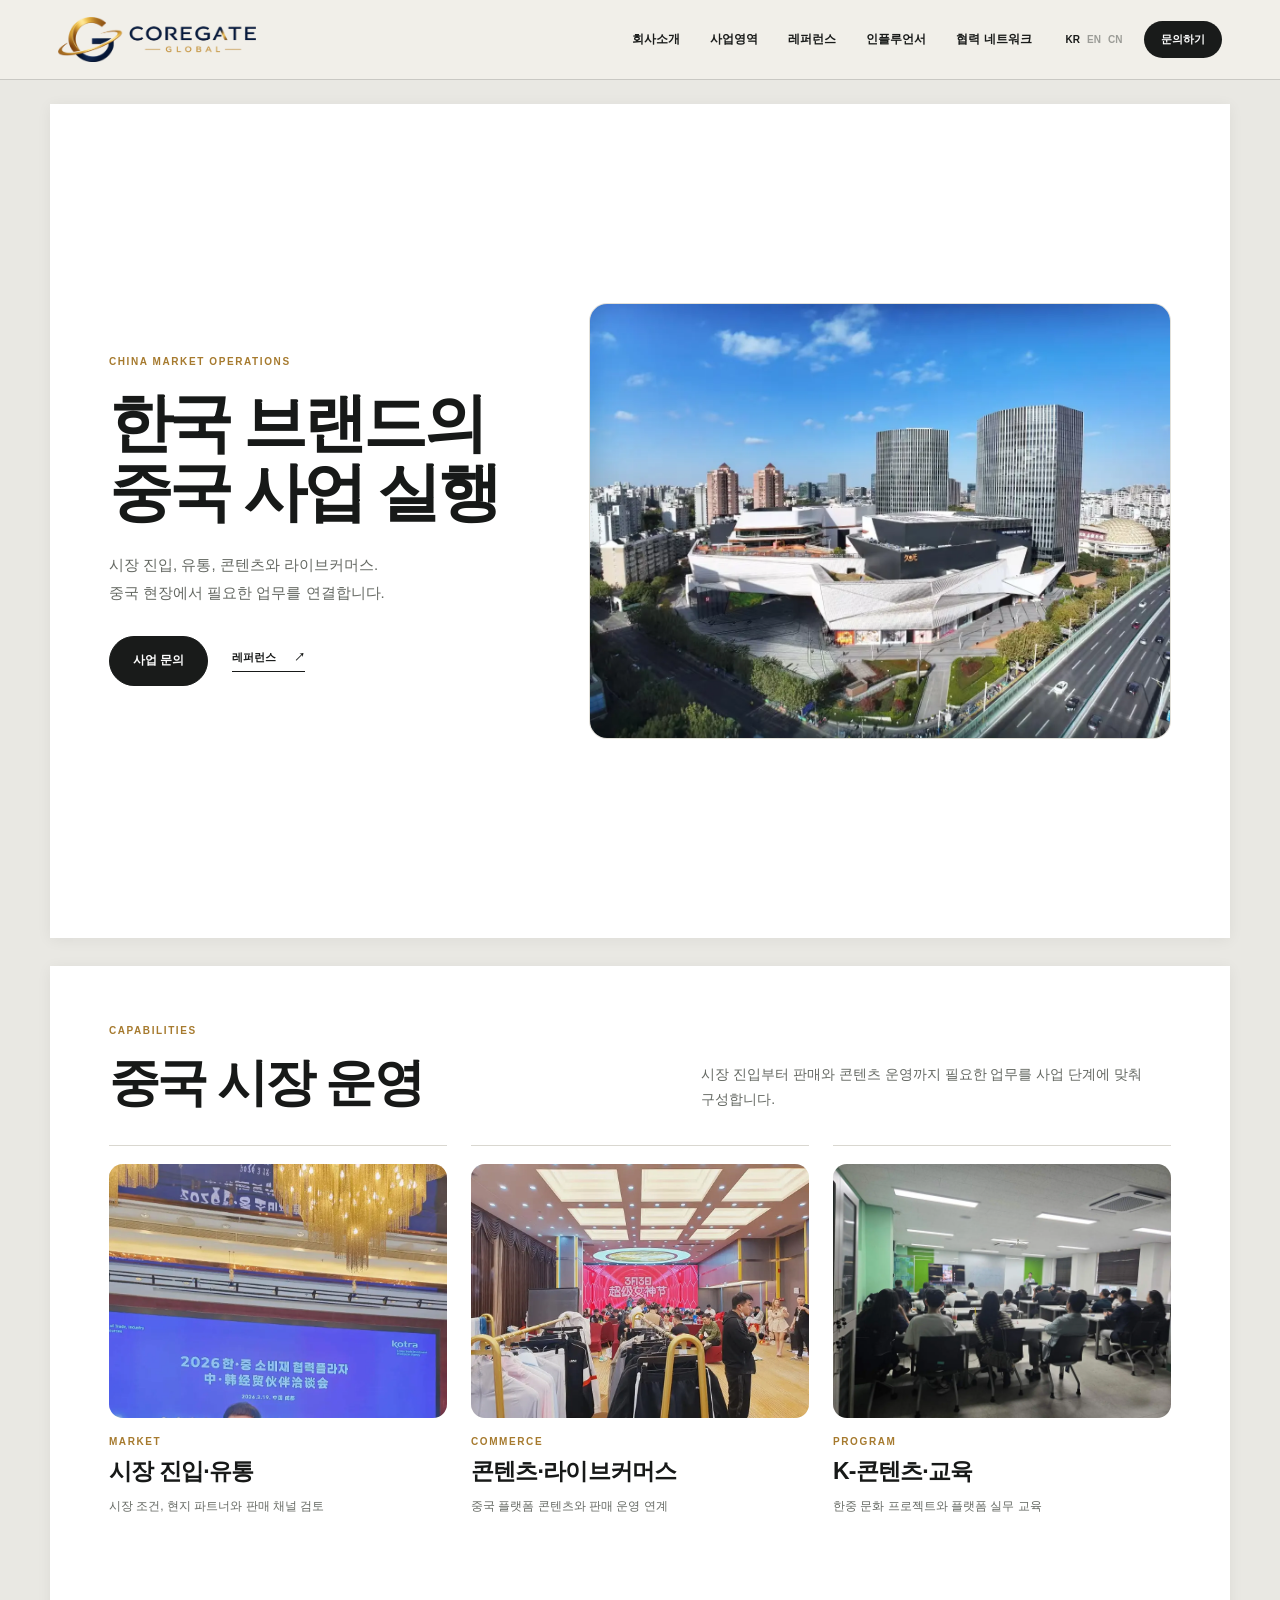
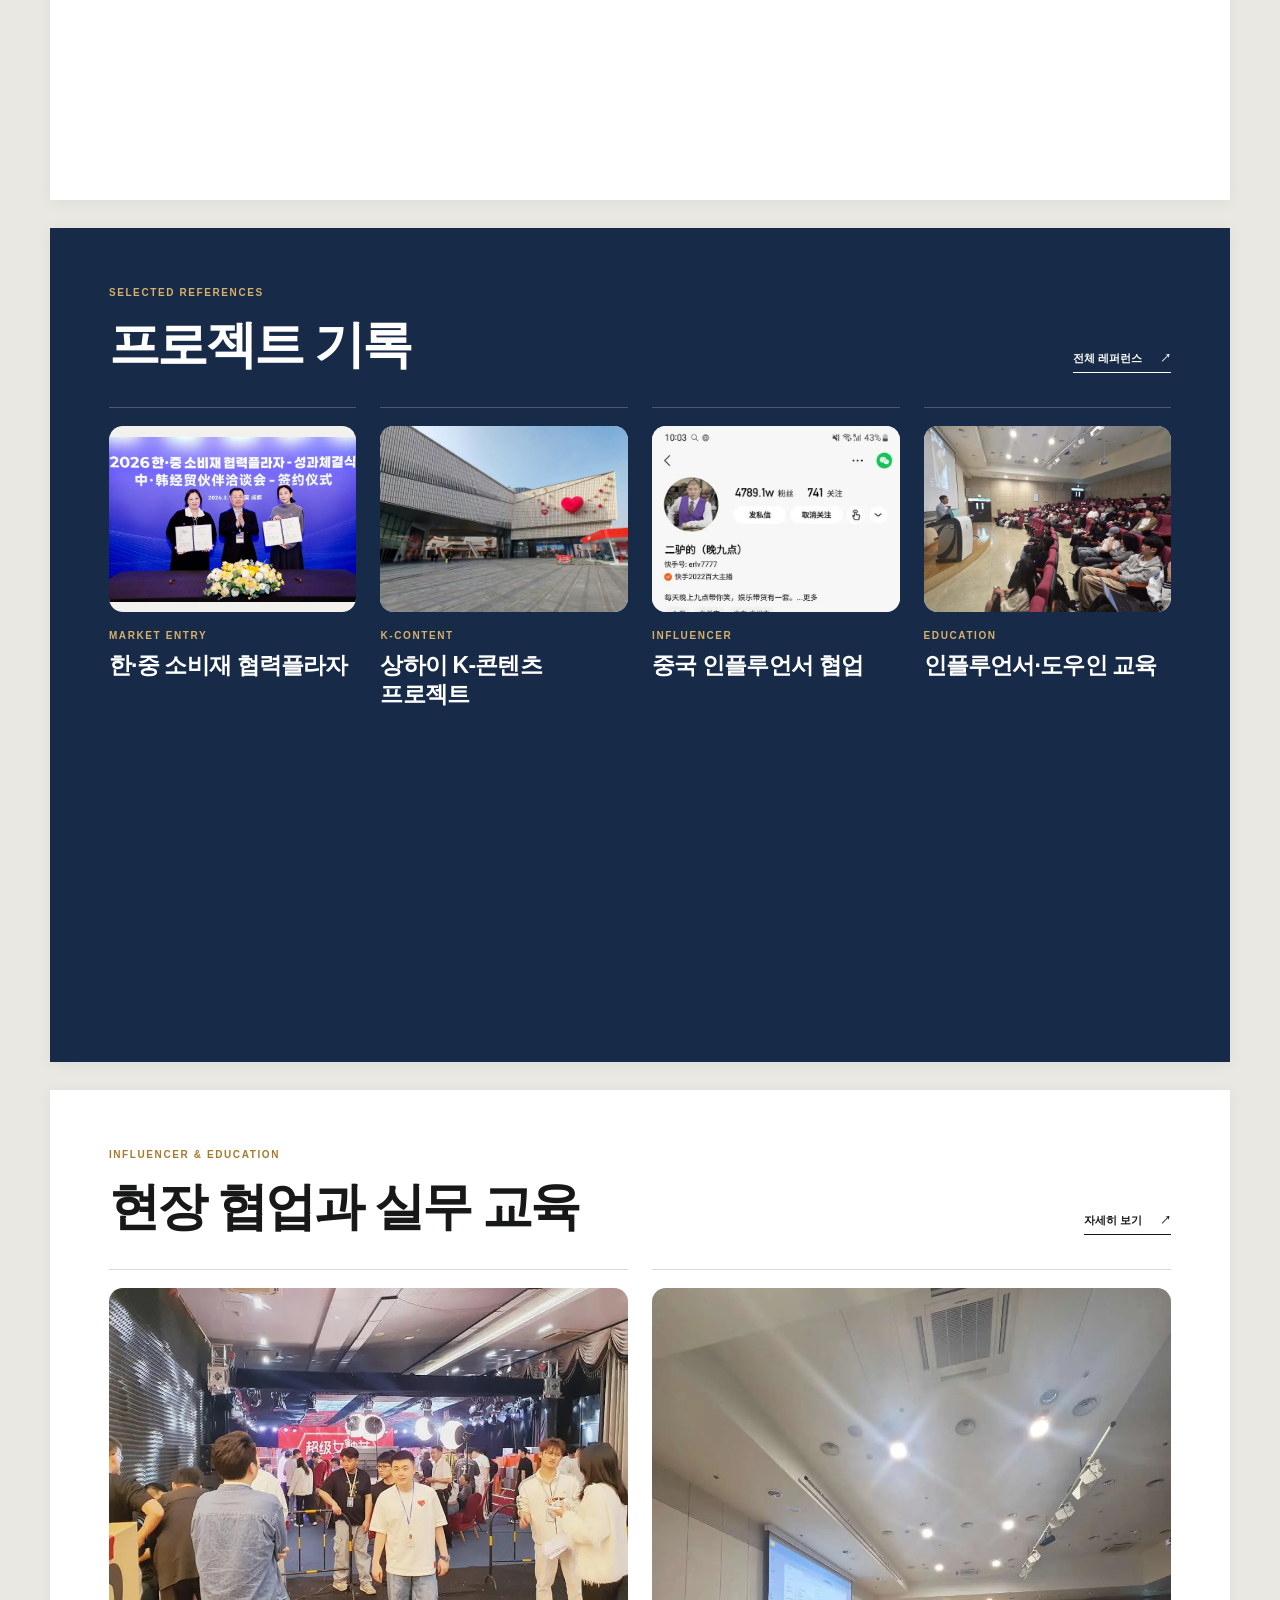
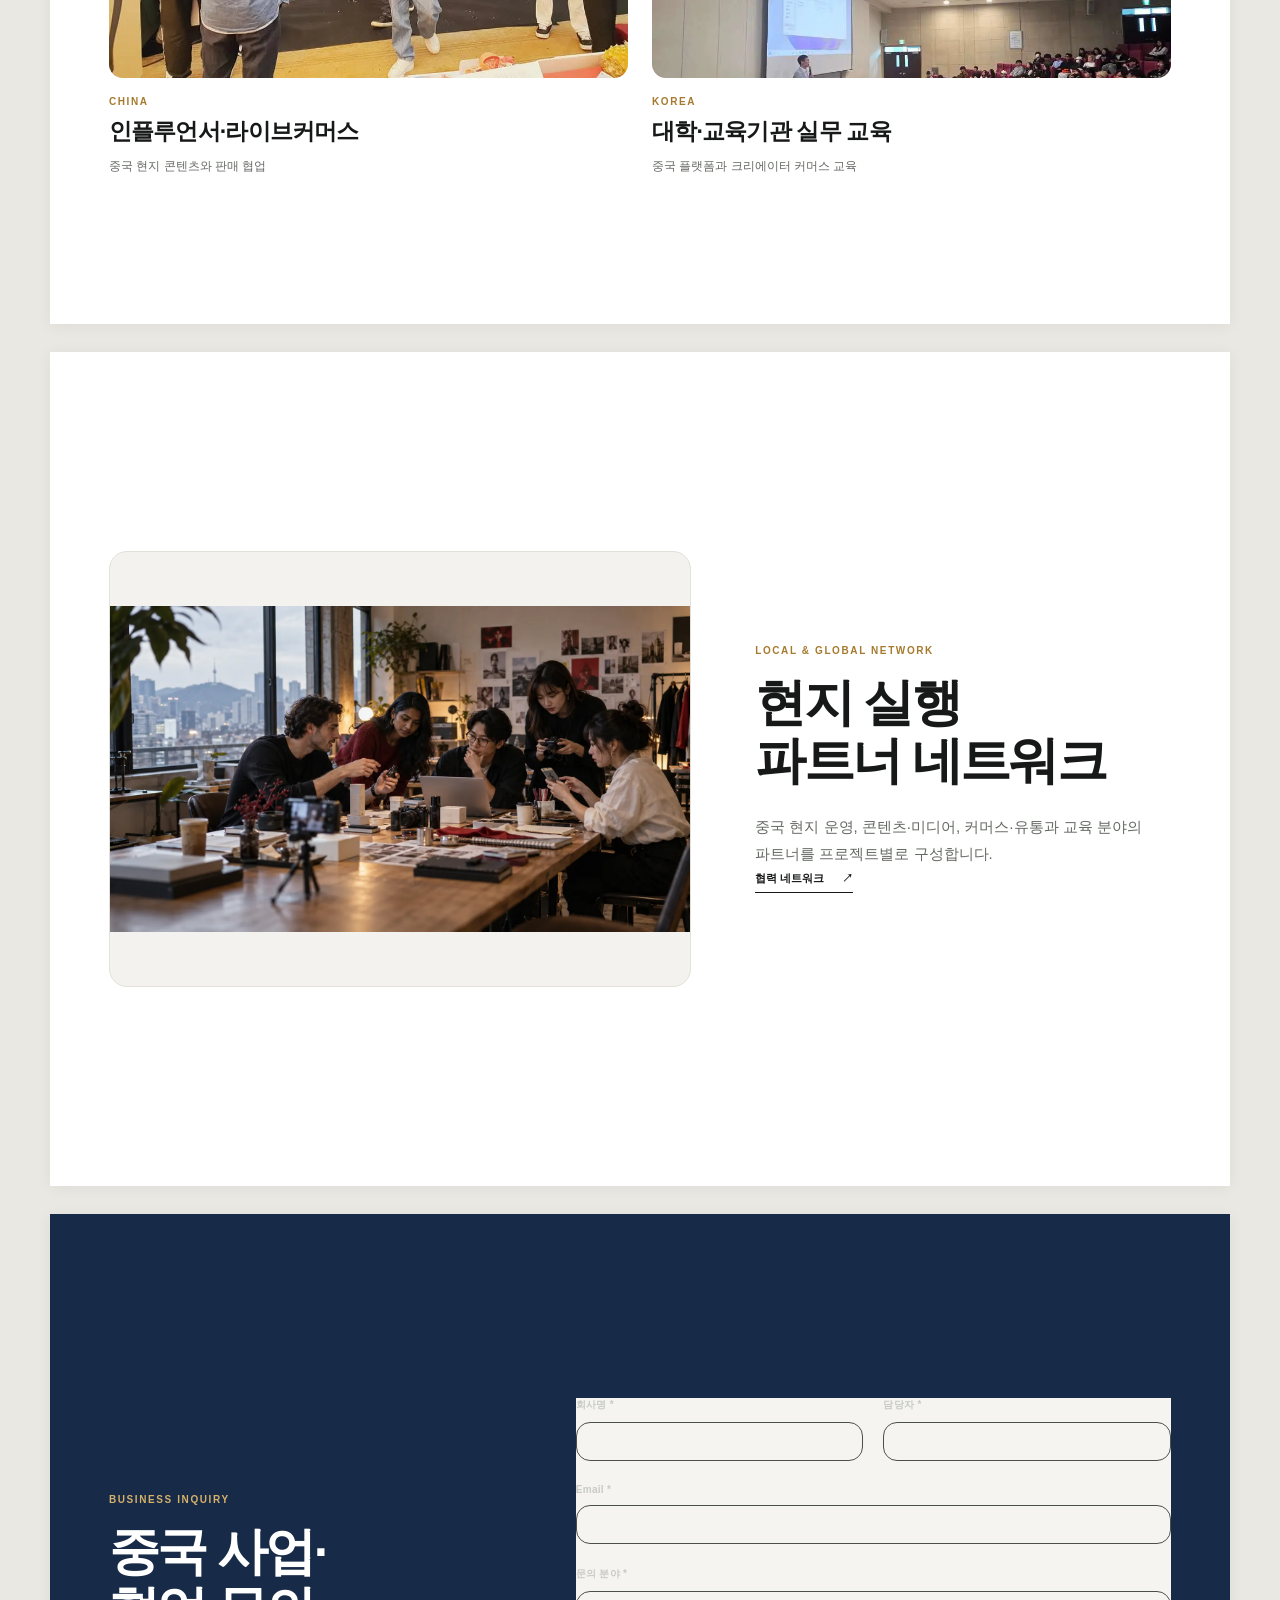
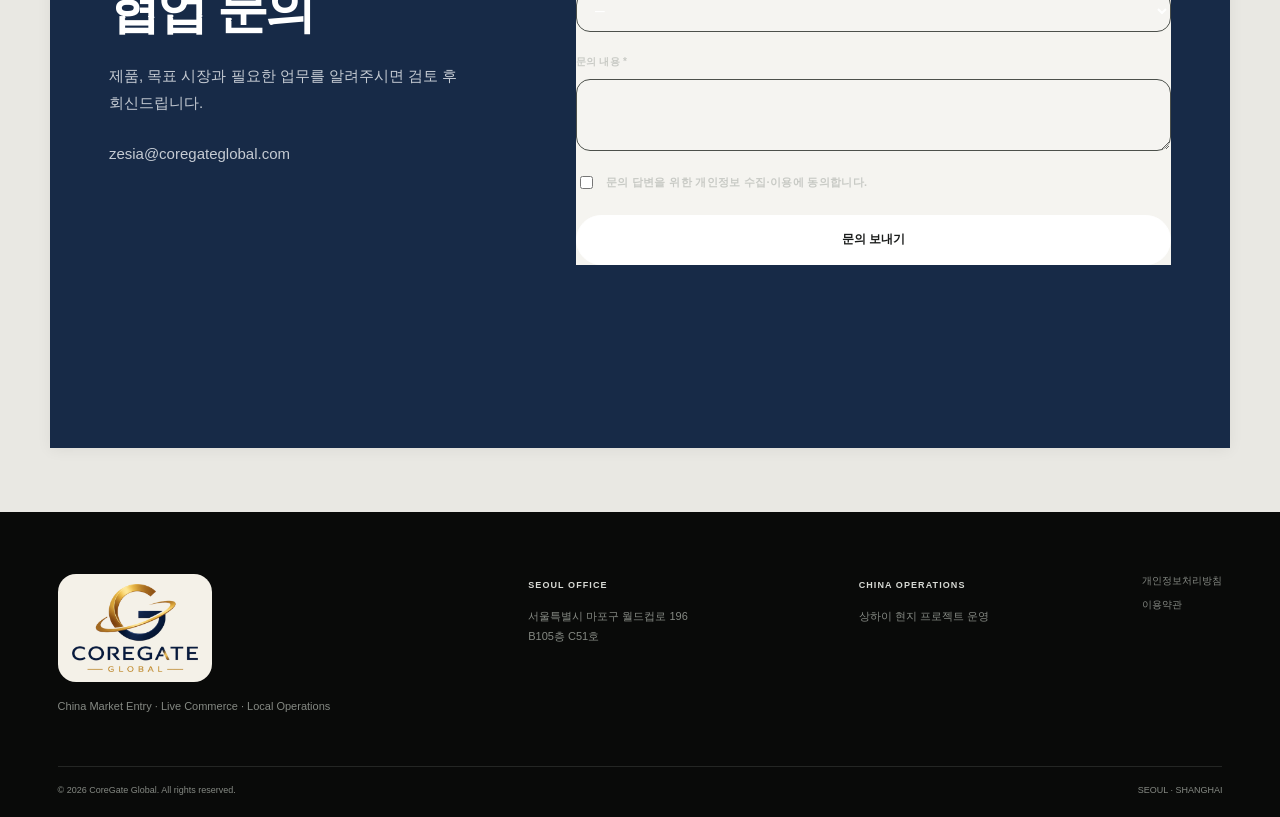
==== commit 3ab7dc21: "Unify site with landscape editorial system" ====
--- a/index.html
+++ b/index.html
@@ -3,8 +3,8 @@
 <head>
   <meta charset="utf-8">
   <meta name="viewport" content="width=device-width,initial-scale=1">
-  <meta name="description" content="CoreGate Global은 한국 브랜드의 중국 시장 진입, 현지 유통, 라이브커머스, 인플루언서 협업과 K-콘텐츠 프로젝트를 실행합니다.">
-  <meta name="theme-color" content="#f4f2ec">
+  <meta name="description" content="CoreGate Global은 한국 브랜드의 중국 시장 진입, 유통, 라이브커머스, 인플루언서 협업과 K-콘텐츠 프로젝트를 실행합니다.">
+  <meta name="theme-color" content="#e9e8e3">
   <title>CoreGate Global | China Market Operations</title>
   <link rel="canonical" href="https://www.coregateglobal.com/">
   <meta property="og:title" content="CoreGate Global | 중국 시장 진입과 현지 운영">
@@ -12,100 +12,29 @@
   <meta property="og:type" content="website">
   <meta property="og:url" content="https://www.coregateglobal.com/">
   <meta property="og:image" content="https://www.coregateglobal.com/assets/media/jiuguang-aerial.webp">
-  <link rel="icon" type="image/svg+xml" href="data:image/svg+xml,%3Csvg xmlns='http://www.w3.org/2000/svg' viewBox='0 0 64 64'%3E%3Crect width='64' height='64' rx='8' fill='%23191b1a'/%3E%3Cpath d='M43 20c-3-3-7-5-12-5-10 0-17 7-17 17s7 17 17 17c5 0 9-2 12-5V32H31' fill='none' stroke='%23f3f0e8' stroke-width='6'/%3E%3C/svg%3E">
   <link rel="stylesheet" href="assets/site.css">
-  <link rel="stylesheet" href="assets/home-refined.css">
+  <link rel="stylesheet" href="assets/a4-system.css">
   <script type="application/ld+json">{"@context":"https://schema.org","@type":"Organization","name":"CoreGate Global","url":"https://www.coregateglobal.com/","logo":"https://www.coregateglobal.com/assets/media/coregate-global-logo.png","email":"zesia@coregateglobal.com","address":{"@type":"PostalAddress","streetAddress":"월드컵로 196 B105층 C51호","addressLocality":"마포구","addressRegion":"서울특별시","addressCountry":"KR"},"areaServed":["KR","CN"]}</script>
 </head>
 <body>
   <a class="skip" href="#content">본문 바로가기</a>
-  <header class="site-header">
-    <div class="shell nav-row">
-      <a class="wordmark" href="#top" aria-label="CoreGate Global 홈"><img src="assets/media/coregate-global-logo-horizontal.png" alt="CoreGate Global"></a>
-      <nav class="primary-nav" id="primary-nav" aria-label="주요 메뉴">
-        <a href="about/"><span class="lang-ko">회사소개</span><span class="lang-en">About</span><span class="lang-zh">公司介绍</span></a>
-        <a href="business/"><span class="lang-ko">사업영역</span><span class="lang-en">Capabilities</span><span class="lang-zh">业务领域</span></a>
-        <a href="projects/"><span class="lang-ko">레퍼런스</span><span class="lang-en">References</span><span class="lang-zh">项目案例</span></a>
-        <a href="influencer/"><span class="lang-ko">인플루언서</span><span class="lang-en">Influencer</span><span class="lang-zh">达人合作</span></a>
-        <a href="network/"><span class="lang-ko">협력 네트워크</span><span class="lang-en">Network</span><span class="lang-zh">合作网络</span></a>
-      </nav>
-      <div class="nav-tools">
-        <div class="language" aria-label="언어 선택"><button type="button" class="active" data-lang="ko">KR</button><button type="button" data-lang="en">EN</button><button type="button" data-lang="zh-CN">CN</button></div>
-        <a class="nav-contact" href="#contact"><span class="lang-ko">문의하기</span><span class="lang-en">Contact</span><span class="lang-zh">联系</span></a>
-        <button class="menu-toggle" type="button" aria-controls="primary-nav" aria-expanded="false" aria-label="메뉴 열기"><span></span><span></span></button>
-      </div>
-    </div>
-  </header>
+  <header class="site-header"><div class="shell nav-row"><a class="wordmark" href="#top" aria-label="CoreGate Global 홈"><img src="assets/media/coregate-global-logo-horizontal.png" alt="CoreGate Global"></a><nav class="primary-nav" id="primary-nav" aria-label="주요 메뉴"><a href="about/"><span class="lang-ko">회사소개</span><span class="lang-en">About</span><span class="lang-zh">公司介绍</span></a><a href="business/"><span class="lang-ko">사업영역</span><span class="lang-en">Capabilities</span><span class="lang-zh">业务领域</span></a><a href="projects/"><span class="lang-ko">레퍼런스</span><span class="lang-en">References</span><span class="lang-zh">项目案例</span></a><a href="influencer/"><span class="lang-ko">인플루언서</span><span class="lang-en">Influencer</span><span class="lang-zh">达人合作</span></a><a href="network/"><span class="lang-ko">협력 네트워크</span><span class="lang-en">Network</span><span class="lang-zh">合作网络</span></a></nav><div class="nav-tools"><div class="language" aria-label="언어 선택"><button type="button" class="active" data-lang="ko">KR</button><button type="button" data-lang="en">EN</button><button type="button" data-lang="zh-CN">CN</button></div><a class="nav-contact" href="#contact"><span class="lang-ko">문의하기</span><span class="lang-en">Contact</span><span class="lang-zh">联系</span></a><button class="menu-toggle" type="button" aria-controls="primary-nav" aria-expanded="false" aria-label="메뉴 열기"><span></span><span></span></button></div></div></header>
 
-  <main id="content">
-    <section class="home-hero" id="top">
-      <div class="shell home-hero-grid">
-        <div class="home-hero-copy">
-          <p class="home-eyebrow">CHINA MARKET OPERATIONS</p>
-          <h1><span class="lang-ko">한국 브랜드의<br>중국 사업 실행</span><span class="lang-en">China operations<br>for Korean brands.</span><span class="lang-zh">韩国品牌的<br>中国业务执行</span></h1>
-          <p><span class="lang-ko">시장 진입, 유통, 콘텐츠와 라이브커머스.<br>중국 현장에서 필요한 업무를 연결합니다.</span><span class="lang-en">Market entry, distribution, content and live commerce.<br>Connected through local execution in China.</span><span class="lang-zh">市场进入、流通、内容与直播电商。<br>连接中国市场所需的实际执行。</span></p>
-          <div class="home-actions"><a class="button button-dark" href="#contact"><span class="lang-ko">사업 문의</span><span class="lang-en">Contact</span><span class="lang-zh">业务咨询</span></a><a class="home-text-link" href="projects/"><span class="lang-ko">레퍼런스</span><span class="lang-en">References</span><span class="lang-zh">项目案例</span> ↗</a></div>
-        </div>
-        <figure class="home-hero-image"><img src="assets/media/jiuguang-aerial.webp" alt="상하이 현지 프로젝트 공간 전경" fetchpriority="high"></figure>
-      </div>
-    </section>
+  <main id="content" class="cg-main">
+    <section class="cg-sheet" id="top"><div class="cg-sheet-inner cg-sheet-split"><div class="cg-copy"><p class="cg-kicker">CHINA MARKET OPERATIONS</p><h1><span class="lang-ko">한국 브랜드의<br>중국 사업 실행</span><span class="lang-en">China operations<br>for Korean brands.</span><span class="lang-zh">韩国品牌的<br>中国业务执行</span></h1><p><span class="lang-ko">시장 진입, 유통, 콘텐츠와 라이브커머스.<br>중국 현장에서 필요한 업무를 연결합니다.</span><span class="lang-en">Market entry, distribution, content and live commerce—connected through local execution in China.</span><span class="lang-zh">连接市场进入、流通、内容与直播电商所需的中国本地执行。</span></p><div class="cg-actions"><a class="button button-dark" href="#contact"><span class="lang-ko">사업 문의</span><span class="lang-en">Contact</span><span class="lang-zh">业务咨询</span></a><a class="cg-link" href="projects/"><span class="lang-ko">레퍼런스</span><span class="lang-en">References</span><span class="lang-zh">项目案例</span> ↗</a></div></div><figure class="cg-media"><img src="assets/media/jiuguang-aerial.webp" alt="상하이 현지 프로젝트 공간 전경"></figure></div></section>
 
-    <section class="home-section home-services">
-      <div class="shell home-section-grid">
-        <div class="home-section-title"><p>CAPABILITIES</p><h2><span class="lang-ko">중국 시장 운영</span><span class="lang-en">China Market Operations</span><span class="lang-zh">中国市场运营</span></h2></div>
-        <div class="home-service-list">
-          <a href="business/"><h3><span class="lang-ko">시장 진입·유통</span><span class="lang-en">Market Entry &amp; Distribution</span><span class="lang-zh">市场进入与流通</span></h3><p><span class="lang-ko">시장 조건 검토, 현지 파트너, 판매 채널과 유통 운영</span><span class="lang-en">Market review, local partners, sales channels and distribution</span><span class="lang-zh">市场评估、本地伙伴、销售渠道与流通运营</span></p><span>↗</span></a>
-          <a href="business/"><h3><span class="lang-ko">콘텐츠·라이브커머스</span><span class="lang-en">Content &amp; Live Commerce</span><span class="lang-zh">内容与直播电商</span></h3><p><span class="lang-ko">도우인·샤오홍슈 콘텐츠, 인플루언서 협업과 중국 판매 연계</span><span class="lang-en">China-platform content, influencer collaboration and sales</span><span class="lang-zh">中国平台内容、达人合作与销售衔接</span></p><span>↗</span></a>
-          <a href="business/"><h3><span class="lang-ko">K-콘텐츠·교육</span><span class="lang-en">K-Content &amp; Education</span><span class="lang-zh">K-内容与教育</span></h3><p><span class="lang-ko">한중 문화 프로젝트, 현장 행사와 플랫폼 실무 교육</span><span class="lang-en">Korea–China programs, events and platform education</span><span class="lang-zh">中韩文化项目、现场活动与平台实务教育</span></p><span>↗</span></a>
-        </div>
-      </div>
-    </section>
+    <section class="cg-sheet"><div class="cg-sheet-inner"><div class="cg-section-head"><div><p class="cg-kicker">CAPABILITIES</p><h2><span class="lang-ko">중국 시장 운영</span><span class="lang-en">China Market Operations</span><span class="lang-zh">中国市场运营</span></h2></div><p><span class="lang-ko">시장 진입부터 판매와 콘텐츠 운영까지 필요한 업무를 사업 단계에 맞춰 구성합니다.</span><span class="lang-en">A connected operating scope from market entry to sales and content.</span><span class="lang-zh">根据业务阶段连接市场进入、销售与内容运营。</span></p></div><div class="cg-grid-3"><a class="cg-card" href="business/"><figure><img src="assets/media/kotra-chengdu-field.webp" alt="중국 현지 시장 상담 현장" loading="lazy"></figure><p class="cg-kicker">MARKET</p><h3><span class="lang-ko">시장 진입·유통</span><span class="lang-en">Market Entry &amp; Distribution</span><span class="lang-zh">市场进入与流通</span></h3><p><span class="lang-ko">시장 조건, 현지 파트너와 판매 채널 검토</span><span class="lang-en">Market conditions, partners and sales channels</span><span class="lang-zh">市场条件、本地伙伴与销售渠道</span></p></a><a class="cg-card" href="business/"><figure><img src="assets/media/china-live-event-space.webp" alt="중국 라이브커머스 운영 공간" loading="lazy"></figure><p class="cg-kicker">COMMERCE</p><h3><span class="lang-ko">콘텐츠·라이브커머스</span><span class="lang-en">Content &amp; Live Commerce</span><span class="lang-zh">内容与直播电商</span></h3><p><span class="lang-ko">중국 플랫폼 콘텐츠와 판매 운영 연계</span><span class="lang-en">China-platform content connected to commerce</span><span class="lang-zh">连接中国平台内容与销售运营</span></p></a><a class="cg-card" href="business/"><figure><img src="assets/media/creator-education-classroom.webp" alt="국내 중국 플랫폼 실무 교육 현장" loading="lazy"></figure><p class="cg-kicker">PROGRAM</p><h3><span class="lang-ko">K-콘텐츠·교육</span><span class="lang-en">K-Content &amp; Education</span><span class="lang-zh">K-内容与教育</span></h3><p><span class="lang-ko">한중 문화 프로젝트와 플랫폼 실무 교육</span><span class="lang-en">Korea–China programs and practical education</span><span class="lang-zh">中韩文化项目与平台实务教育</span></p></a></div></div></section>
 
-    <section class="home-section home-references">
-      <div class="shell">
-        <div class="home-reference-head"><div><p>SELECTED REFERENCES</p><h2><span class="lang-ko">프로젝트 기록</span><span class="lang-en">Selected Work</span><span class="lang-zh">项目记录</span></h2></div><a href="projects/"><span class="lang-ko">전체 보기</span><span class="lang-en">View All</span><span class="lang-zh">查看全部</span> ↗</a></div>
-        <div class="home-case-grid">
-          <a class="home-case" href="projects/kotra-consumer-goods-plaza.html"><figure><img src="assets/media/kotra-china-entry-2026.webp" alt="KOTRA 한중 소비재 협력플라자 현장" loading="lazy"></figure><p>MARKET ENTRY · CHENGDU</p><h3><span class="lang-ko">한·중 소비재 협력플라자</span><span class="lang-en">Korea–China Consumer Goods Plaza</span><span class="lang-zh">中韩消费品合作广场</span></h3></a>
-          <a class="home-case" href="projects/shanghai-kcontent-event.html"><figure><img src="assets/media/jiuguang-plaza.webp" alt="상하이 K콘텐츠 행사 예정 공간" loading="lazy"></figure><p>K-CONTENT · SHANGHAI</p><h3><span class="lang-ko">상하이 K-콘텐츠 프로젝트</span><span class="lang-en">Shanghai K-Content Project</span><span class="lang-zh">上海K-内容项目</span></h3></a>
-          <a class="home-case" href="projects/china-influencer-collaboration.html"><figure class="contain"><img src="assets/media/china-influencer-channel.webp" alt="중국 인플루언서 채널 협업 기록" loading="lazy"></figure><p>INFLUENCER · CHINA</p><h3><span class="lang-ko">중국 인플루언서 협업</span><span class="lang-en">China Influencer Collaboration</span><span class="lang-zh">中国达人合作</span></h3></a>
-          <a class="home-case" href="projects/influencer-douyin-education.html"><figure><img src="assets/media/creator-education-auditorium.webp" alt="국내 도우인 실무 교육 현장" loading="lazy"></figure><p>EDUCATION · KOREA</p><h3><span class="lang-ko">인플루언서·도우인 교육</span><span class="lang-en">Influencer &amp; Douyin Education</span><span class="lang-zh">达人与抖音教育</span></h3></a>
-        </div>
-      </div>
-    </section>
+    <section class="cg-sheet cg-dark"><div class="cg-sheet-inner"><div class="cg-section-head"><div><p class="cg-kicker">SELECTED REFERENCES</p><h2><span class="lang-ko">프로젝트 기록</span><span class="lang-en">Selected Work</span><span class="lang-zh">项目记录</span></h2></div><a class="cg-link" href="projects/"><span class="lang-ko">전체 레퍼런스</span><span class="lang-en">View All</span><span class="lang-zh">查看全部</span> ↗</a></div><div class="cg-grid-4"><a class="cg-card" href="projects/kotra-consumer-goods-plaza.html"><figure><img src="assets/media/kotra-china-entry-2026.webp" alt="KOTRA 한중 소비재 협력플라자 현장" loading="lazy"></figure><p class="cg-kicker">MARKET ENTRY</p><h3><span class="lang-ko">한·중 소비재 협력플라자</span><span class="lang-en">Consumer Goods Plaza</span><span class="lang-zh">中韩消费品合作广场</span></h3></a><a class="cg-card" href="projects/shanghai-kcontent-event.html"><figure><img src="assets/media/jiuguang-plaza.webp" alt="상하이 K콘텐츠 행사 공간" loading="lazy"></figure><p class="cg-kicker">K-CONTENT</p><h3><span class="lang-ko">상하이 K-콘텐츠 프로젝트</span><span class="lang-en">Shanghai K-Content</span><span class="lang-zh">上海K-内容项目</span></h3></a><a class="cg-card" href="projects/china-influencer-collaboration.html"><figure><img src="assets/media/china-influencer-channel.webp" alt="중국 인플루언서 채널 협업 기록" loading="lazy"></figure><p class="cg-kicker">INFLUENCER</p><h3><span class="lang-ko">중국 인플루언서 협업</span><span class="lang-en">China Influencer</span><span class="lang-zh">中国达人合作</span></h3></a><a class="cg-card" href="projects/influencer-douyin-education.html"><figure><img src="assets/media/creator-education-auditorium.webp" alt="국내 도우인 실무 교육 현장" loading="lazy"></figure><p class="cg-kicker">EDUCATION</p><h3><span class="lang-ko">인플루언서·도우인 교육</span><span class="lang-en">Douyin Education</span><span class="lang-zh">达人与抖音教育</span></h3></a></div></div></section>
 
-    <section class="home-section home-practice">
-      <div class="shell home-practice-grid">
-        <div class="home-practice-copy"><p>INFLUENCER &amp; EDUCATION</p><h2><span class="lang-ko">현장 협업과<br>실무 교육</span><span class="lang-en">Field collaboration<br>and education.</span><span class="lang-zh">现场合作与<br>实务教育</span></h2><p><span class="lang-ko">중국 인플루언서·라이브커머스 협업 경험을 국내 대학과 교육기관의 도우인 실무 교육으로 연결합니다.</span><span class="lang-en">China influencer and live-commerce experience translated into practical education in Korea.</span><span class="lang-zh">将中国达人与直播电商合作经验转化为韩国实务教育。</span></p><a class="home-text-link" href="influencer/"><span class="lang-ko">자세히 보기</span><span class="lang-en">Learn More</span><span class="lang-zh">了解更多</span> ↗</a></div>
-        <figure><img src="assets/media/china-influencer-studio.webp" alt="중국 인플루언서 라이브커머스 협업 현장" loading="lazy"></figure>
-        <figure><img src="assets/media/creator-education-classroom.webp" alt="국내 중국 콘텐츠 실무 교육 현장" loading="lazy"></figure>
-      </div>
-    </section>
+    <section class="cg-sheet"><div class="cg-sheet-inner"><div class="cg-section-head"><div><p class="cg-kicker">INFLUENCER &amp; EDUCATION</p><h2><span class="lang-ko">현장 협업과 실무 교육</span><span class="lang-en">Collaboration &amp; Education</span><span class="lang-zh">现场合作与实务教育</span></h2></div><a class="cg-link" href="influencer/"><span class="lang-ko">자세히 보기</span><span class="lang-en">Learn More</span><span class="lang-zh">了解更多</span> ↗</a></div><div class="cg-grid-2"><article class="cg-card"><figure><img src="assets/media/china-influencer-studio.webp" alt="중국 인플루언서 라이브커머스 협업 현장" loading="lazy"></figure><p class="cg-kicker">CHINA</p><h3><span class="lang-ko">인플루언서·라이브커머스</span><span class="lang-en">Influencer &amp; Live Commerce</span><span class="lang-zh">达人与直播电商</span></h3><p><span class="lang-ko">중국 현지 콘텐츠와 판매 협업</span><span class="lang-en">Local content and commerce collaboration</span><span class="lang-zh">中国本地内容与销售合作</span></p></article><article class="cg-card"><figure><img src="assets/media/creator-education-lecture.webp" alt="도우인 콘텐츠 실무 강의 현장" loading="lazy"></figure><p class="cg-kicker">KOREA</p><h3><span class="lang-ko">대학·교육기관 실무 교육</span><span class="lang-en">Practical Education</span><span class="lang-zh">高校与机构实务教育</span></h3><p><span class="lang-ko">중국 플랫폼과 크리에이터 커머스 교육</span><span class="lang-en">China platforms and creator commerce</span><span class="lang-zh">中国平台与创作者商业教育</span></p></article></div></div></section>
 
-    <section class="home-network">
-      <div class="shell home-network-grid"><div><p>LOCAL &amp; GLOBAL NETWORK</p><h2><span class="lang-ko">현지 실행 네트워크</span><span class="lang-en">Local Execution Network</span><span class="lang-zh">本地执行网络</span></h2></div><div><p><span class="lang-ko">중국 현지 운영, 콘텐츠, 커머스와 교육 분야의 프로젝트별 파트너 구성.</span><span class="lang-en">Project-based partners across local operations, content, commerce and education.</span><span class="lang-zh">涵盖本地运营、内容、商业及教育的项目型伙伴网络。</span></p><a href="network/"><span class="lang-ko">협력 네트워크</span><span class="lang-en">View Network</span><span class="lang-zh">查看合作网络</span> ↗</a></div></div>
-    </section>
+    <section class="cg-sheet"><div class="cg-sheet-inner cg-sheet-split reverse"><div class="cg-copy"><p class="cg-kicker">LOCAL &amp; GLOBAL NETWORK</p><h2><span class="lang-ko">현지 실행<br>파트너 네트워크</span><span class="lang-en">Local execution<br>partner network.</span><span class="lang-zh">本地执行<br>伙伴网络</span></h2><p><span class="lang-ko">중국 현지 운영, 콘텐츠·미디어, 커머스·유통과 교육 분야의 파트너를 프로젝트별로 구성합니다.</span><span class="lang-en">Project-based partners across local operations, content, commerce and education.</span><span class="lang-zh">按项目配置本地运营、内容媒体、商业流通与教育领域伙伴。</span></p><a class="cg-link" href="network/"><span class="lang-ko">협력 네트워크</span><span class="lang-en">View Network</span><span class="lang-zh">查看合作网络</span> ↗</a></div><figure class="cg-media"><img src="assets/media/association-network.webp" alt="글로벌 크리에이터 커머스 협력 네트워크 이미지" loading="lazy"></figure></div></section>
 
-    <section class="section contact" id="contact">
-      <div class="shell contact-grid">
-        <div class="contact-copy"><p class="overline">BUSINESS INQUIRY</p><h2><span class="lang-ko">중국 사업·협업 문의</span><span class="lang-en">China Business Inquiry</span><span class="lang-zh">中国业务合作咨询</span></h2><p><span class="lang-ko">제품, 목표 시장과 필요한 업무를 알려주시면 검토 후 회신드립니다.</span><span class="lang-en">Share your product, target market and required scope.</span><span class="lang-zh">请告知产品、目标市场及所需业务。</span></p><a href="mailto:zesia@coregateglobal.com">zesia@coregateglobal.com</a></div>
-        <form class="inquiry-form" action="https://formsubmit.co/zesia@coregateglobal.com" method="POST">
-          <input type="hidden" name="_subject" value="[CoreGate Global] Business Inquiry"><input type="hidden" name="_template" value="table"><input type="text" name="_honey" tabindex="-1" autocomplete="off" class="honey" aria-hidden="true">
-          <label><span class="lang-ko">회사명 *</span><span class="lang-en">Company *</span><span class="lang-zh">公司名称 *</span><input name="company" required autocomplete="organization"></label>
-          <label><span class="lang-ko">담당자 *</span><span class="lang-en">Contact name *</span><span class="lang-zh">负责人 *</span><input name="name" required autocomplete="name"></label>
-          <label class="full"><span>Email *</span><input type="email" name="email" required autocomplete="email"></label>
-          <label class="full"><span class="lang-ko">문의 분야 *</span><span class="lang-en">Inquiry type *</span><span class="lang-zh">咨询领域 *</span><select name="interest" required><option value="">—</option><option>China Market Entry</option><option>Live Commerce / China Sales</option><option>Influencer Collaboration</option><option>Douyin / Influencer Education</option><option>K-Content Project</option><option>Partnership</option><option>Other</option></select></label>
-          <label class="full"><span class="lang-ko">문의 내용 *</span><span class="lang-en">Message *</span><span class="lang-zh">咨询内容 *</span><textarea name="message" required rows="5"></textarea></label>
-          <label class="consent full"><input type="checkbox" name="privacy_consent" value="Agreed" required><span><span class="lang-ko">문의 답변을 위한 개인정보 수집·이용에 동의합니다.</span><span class="lang-en">I consent to the use of my information for this inquiry.</span><span class="lang-zh">我同意为回复本次咨询而收集及使用个人信息。</span></span></label>
-          <button class="button button-light full" type="submit"><span class="lang-ko">문의 보내기</span><span class="lang-en">Send Inquiry</span><span class="lang-zh">发送咨询</span></button>
-        </form>
-      </div>
-    </section>
+    <section class="cg-sheet cg-dark" id="contact"><div class="cg-sheet-inner cg-contact"><div class="cg-copy"><p class="cg-kicker">BUSINESS INQUIRY</p><h2><span class="lang-ko">중국 사업·<br>협업 문의</span><span class="lang-en">China business<br>inquiry.</span><span class="lang-zh">中国业务<br>合作咨询</span></h2><p><span class="lang-ko">제품, 목표 시장과 필요한 업무를 알려주시면 검토 후 회신드립니다.</span><span class="lang-en">Share your product, target market and required scope.</span><span class="lang-zh">请告知产品、目标市场与所需业务。</span></p><p class="cg-body">zesia@coregateglobal.com</p></div><form class="inquiry-form" action="https://formsubmit.co/zesia@coregateglobal.com" method="POST"><input type="hidden" name="_subject" value="[CoreGate Global] Business Inquiry"><input type="hidden" name="_template" value="table"><input type="text" name="_honey" tabindex="-1" autocomplete="off" class="honey" aria-hidden="true"><label><span class="lang-ko">회사명 *</span><span class="lang-en">Company *</span><span class="lang-zh">公司名称 *</span><input name="company" required autocomplete="organization"></label><label><span class="lang-ko">담당자 *</span><span class="lang-en">Contact name *</span><span class="lang-zh">负责人 *</span><input name="name" required autocomplete="name"></label><label class="full"><span>Email *</span><input type="email" name="email" required autocomplete="email"></label><label class="full"><span class="lang-ko">문의 분야 *</span><span class="lang-en">Inquiry type *</span><span class="lang-zh">咨询领域 *</span><select name="interest" required><option value="">—</option><option>China Market Entry</option><option>Live Commerce / China Sales</option><option>Influencer Collaboration</option><option>Douyin / Influencer Education</option><option>K-Content Project</option><option>Partnership</option><option>Other</option></select></label><label class="full"><span class="lang-ko">문의 내용 *</span><span class="lang-en">Message *</span><span class="lang-zh">咨询内容 *</span><textarea name="message" required rows="4"></textarea></label><label class="consent full"><input type="checkbox" name="privacy_consent" value="Agreed" required><span><span class="lang-ko">문의 답변을 위한 개인정보 수집·이용에 동의합니다.</span><span class="lang-en">I consent to the use of my information for this inquiry.</span><span class="lang-zh">我同意为回复咨询而使用个人信息。</span></span></label><button class="button button-light full" type="submit"><span class="lang-ko">문의 보내기</span><span class="lang-en">Send Inquiry</span><span class="lang-zh">发送咨询</span></button></form></div></section>
   </main>
 
-  <footer class="site-footer">
-    <div class="shell footer-grid"><div class="footer-brand"><img src="assets/media/coregate-global-logo.png" alt="CoreGate Global"><p>China Market Entry · Live Commerce · Local Operations</p></div><div><strong>SEOUL OFFICE</strong><p><span class="lang-ko">서울특별시 마포구 월드컵로 196<br>B105층 C51호</span><span class="lang-en">B105-C51, 196 World Cup-ro,<br>Mapo-gu, Seoul, Korea</span><span class="lang-zh">韩国首尔特别市麻浦区世界杯路196<br>B105层 C51号</span></p></div><div><strong>CHINA OPERATIONS</strong><p><span class="lang-ko">상하이 현지 프로젝트 운영</span><span class="lang-en">Shanghai project operations</span><span class="lang-zh">上海本地项目运营</span></p></div><div class="footer-links"><a href="privacy.html"><span class="lang-ko">개인정보처리방침</span><span class="lang-en">Privacy</span><span class="lang-zh">隐私政策</span></a><a href="terms.html"><span class="lang-ko">이용약관</span><span class="lang-en">Terms</span><span class="lang-zh">使用条款</span></a></div></div>
-    <div class="shell footer-bottom"><span>© 2026 CoreGate Global. All rights reserved.</span><span>SEOUL · SHANGHAI</span></div>
-  </footer>
+  <footer class="site-footer"><div class="shell footer-grid"><div class="footer-brand"><img src="assets/media/coregate-global-logo.png" alt="CoreGate Global"><p>China Market Entry · Live Commerce · Local Operations</p></div><div><strong>SEOUL OFFICE</strong><p><span class="lang-ko">서울특별시 마포구 월드컵로 196<br>B105층 C51호</span><span class="lang-en">B105-C51, 196 World Cup-ro,<br>Mapo-gu, Seoul, Korea</span><span class="lang-zh">韩国首尔特别市麻浦区世界杯路196<br>B105层 C51号</span></p></div><div><strong>CHINA OPERATIONS</strong><p><span class="lang-ko">상하이 현지 프로젝트 운영</span><span class="lang-en">Shanghai project operations</span><span class="lang-zh">上海本地项目运营</span></p></div><div class="footer-links"><a href="privacy.html"><span class="lang-ko">개인정보처리방침</span><span class="lang-en">Privacy</span><span class="lang-zh">隐私政策</span></a><a href="terms.html"><span class="lang-ko">이용약관</span><span class="lang-en">Terms</span><span class="lang-zh">使用条款</span></a></div></div><div class="shell footer-bottom"><span>© 2026 CoreGate Global. All rights reserved.</span><span>SEOUL · SHANGHAI</span></div></footer>
   <script src="assets/site.js"></script>
 </body>
 </html>
--- a/assets/a4-system.css
+++ b/assets/a4-system.css
@@ -0,0 +1,242 @@
+:root {
+  --cg-page: #e9e8e3;
+  --cg-sheet: #ffffff;
+  --cg-navy: #172a47;
+  --cg-gold: #a67a2e;
+  --cg-text: #171918;
+  --cg-muted: #656963;
+  --cg-rule: #d9d7d0;
+}
+
+body { background: var(--cg-page); }
+.cg-main { padding: 104px 0 36px; }
+.cg-sheet { width: min(1180px, calc(100% - 48px)); min-height: min(834px, calc((100vw - 48px) * .707)); margin: 28px auto; background: var(--cg-sheet); box-shadow: 0 2px 14px rgba(18,24,31,.06); }
+.cg-sheet:first-child { margin-top: 0; }
+.cg-sheet-inner { min-height: inherit; box-sizing: border-box; padding: clamp(40px,4.6vw,64px); }
+.cg-sheet-split { display: grid; grid-template-columns: minmax(0,5fr) minmax(0,7fr); gap: clamp(38px,5vw,72px); align-items: center; }
+.cg-sheet-split.reverse { grid-template-columns: minmax(0,7fr) minmax(0,5fr); }
+.cg-sheet-split.reverse > .cg-copy { order: 2; }
+.cg-sheet-split.reverse > .cg-media { order: 1; }
+.cg-copy, .cg-media, .cg-card { min-width: 0; }
+.cg-kicker { color: var(--cg-gold); font-size: 10px; font-weight: 850; letter-spacing: .16em; }
+.cg-copy h1 { margin: 22px 0 0; color: var(--cg-text); font-size: clamp(48px,5vw,68px); line-height: 1.08; letter-spacing: -.06em; }
+.cg-copy h2, .cg-section-head h2 { margin: 18px 0 0; color: var(--cg-text); font-size: clamp(38px,4vw,54px); line-height: 1.12; letter-spacing: -.052em; }
+.cg-copy h3 { margin: 16px 0 0; color: var(--cg-text); font-size: 26px; line-height: 1.25; letter-spacing: -.035em; }
+.cg-copy > p:not(.cg-kicker), .cg-body { max-width: 650px; margin-top: 24px; color: var(--cg-muted); font-size: 15px; line-height: 1.82; }
+.cg-actions { display: flex; flex-wrap: wrap; align-items: center; gap: 24px; margin-top: 30px; }
+.cg-link { display: inline-flex; gap: 18px; padding-bottom: 6px; border-bottom: 1px solid currentColor; color: var(--cg-text); font-size: 11px; font-weight: 850; }
+.cg-media { display: grid; place-items: center; min-height: 420px; aspect-ratio: 4/3; overflow: hidden; border: 1px solid #e2e0d9; border-radius: 18px; background: #f3f2ee; }
+.cg-media img, .cg-card figure img { display: block; width: 100%; height: 100%; object-fit: contain; object-position: center; }
+.cg-media video { width: 100%; height: 100%; object-fit: contain; }
+.cg-caption { margin-top: 11px; color: #777a74; font-size: 10px; line-height: 1.5; }
+
+.cg-section-head { display: flex; justify-content: space-between; gap: 40px; align-items: end; margin-bottom: 34px; }
+.cg-section-head > p { max-width: 470px; color: var(--cg-muted); font-size: 14px; line-height: 1.75; }
+.cg-grid-2, .cg-grid-3, .cg-grid-4 { display: grid; gap: 24px; }
+.cg-grid-2 { grid-template-columns: repeat(2,minmax(0,1fr)); }
+.cg-grid-3 { grid-template-columns: repeat(3,minmax(0,1fr)); }
+.cg-grid-4 { grid-template-columns: repeat(4,minmax(0,1fr)); }
+.cg-card { display: flex; flex-direction: column; border-top: 1px solid var(--cg-rule); padding-top: 18px; }
+.cg-card figure { display: grid; place-items: center; aspect-ratio: 4/3; overflow: hidden; border-radius: 14px; background: #f2f1ed; }
+.cg-card .cg-kicker { margin-top: 18px; }
+.cg-card h3 { margin: 10px 0 0; color: var(--cg-text); font-size: 23px; line-height: 1.28; letter-spacing: -.035em; }
+.cg-card p:not(.cg-kicker) { margin-top: 10px; color: var(--cg-muted); font-size: 12px; line-height: 1.7; }
+.cg-card .cg-link { align-self: flex-start; margin-top: auto; padding-top: 18px; }
+
+.cg-list { margin-top: 28px; border-top: 1px solid var(--cg-rule); }
+.cg-list article { display: grid; grid-template-columns: 155px minmax(0,1fr); gap: 28px; padding: 20px 0; border-bottom: 1px solid var(--cg-rule); }
+.cg-list strong { color: var(--cg-navy); font-size: 11px; letter-spacing: .08em; }
+.cg-list h3 { margin: 0; font-size: 22px; letter-spacing: -.03em; }
+.cg-list p { margin-top: 7px; color: var(--cg-muted); font-size: 12px; line-height: 1.65; }
+
+.cg-dark { background: var(--cg-navy); color: #fff; }
+.cg-dark .cg-copy h1, .cg-dark .cg-copy h2, .cg-dark .cg-copy h3, .cg-dark .cg-section-head h2, .cg-dark .cg-card h3, .cg-dark .cg-link { color: #fff; }
+.cg-dark .cg-copy > p:not(.cg-kicker), .cg-dark .cg-section-head > p, .cg-dark .cg-card p:not(.cg-kicker), .cg-dark .cg-body { color: #c5cbd3; }
+.cg-dark .cg-kicker { color: #d6b16c; }
+.cg-dark .cg-card, .cg-dark .cg-list, .cg-dark .cg-list article { border-color: rgba(255,255,255,.22); }
+
+.cg-contact { display: grid; grid-template-columns: minmax(300px,.8fr) minmax(0,1.2fr); gap: 70px; align-items: center; }
+.cg-contact .inquiry-form { background: #f5f4f0; color: var(--cg-text); }
+
+@media (max-width: 980px) {
+  .cg-main { padding-top: 86px; }
+  .cg-sheet { width: min(760px,calc(100% - 32px)); min-height: 0; }
+  .cg-sheet-split, .cg-sheet-split.reverse, .cg-contact { grid-template-columns: 1fr; }
+  .cg-sheet-split.reverse > .cg-copy, .cg-sheet-split.reverse > .cg-media { order: initial; }
+  .cg-grid-4 { grid-template-columns: repeat(2,minmax(0,1fr)); }
+  .cg-grid-3 { grid-template-columns: 1fr; }
+  .cg-media { min-height: 0; }
+}
+
+@media (max-width: 640px) {
+  .cg-main { padding-top: 76px; }
+  .cg-sheet { width: calc(100% - 20px); margin: 14px auto; box-shadow: none; }
+  .cg-sheet-inner { padding: 28px 22px; }
+  .cg-copy h1 { font-size: 42px; }
+  .cg-copy h2, .cg-section-head h2 { font-size: 34px; }
+  .cg-copy > p:not(.cg-kicker), .cg-body { font-size: 14px; }
+  .cg-section-head { display: block; }
+  .cg-section-head > p { margin-top: 16px; }
+  .cg-grid-2, .cg-grid-4 { grid-template-columns: 1fr; }
+  .cg-card figure, .cg-media { aspect-ratio: 4/3; }
+  .cg-list article { grid-template-columns: 1fr; gap: 8px; }
+  .cg-contact { gap: 36px; }
+}
+
+/* Project detail pages: the same landscape-sheet rhythm and safe media framing. */
+.project-main { padding: 104px 0 36px; background: var(--cg-page); }
+.project-hero {
+  width: min(1180px, calc(100% - 48px));
+  margin: 0 auto;
+  padding: 0;
+  background: var(--cg-sheet);
+  box-shadow: 0 2px 14px rgba(18,24,31,.06);
+}
+.project-hero-grid.shell {
+  width: 100%;
+  max-width: none;
+  min-height: min(834px, calc((100vw - 48px) * .707));
+  box-sizing: border-box;
+  padding: clamp(40px,4.6vw,64px);
+  grid-template-columns: minmax(0,5fr) minmax(0,7fr);
+  gap: clamp(38px,5vw,72px);
+}
+.project-kicker { margin-top: 42px; color: var(--cg-gold); }
+.project-hero h1 {
+  margin-top: 22px;
+  color: var(--cg-text);
+  font-size: clamp(48px,5vw,68px);
+  line-height: 1.08;
+  letter-spacing: -.06em;
+}
+.project-lead { margin-top: 24px; color: var(--cg-muted); font-size: 15px; line-height: 1.82; }
+.project-cover {
+  display: grid;
+  place-items: center;
+  aspect-ratio: 4/3;
+  overflow: hidden;
+  border: 1px solid #e2e0d9;
+  border-radius: 18px;
+  background: #f3f2ee;
+}
+.project-cover img,
+.gallery-item img,
+.related-card img {
+  width: 100%;
+  height: 100%;
+  object-fit: contain;
+  object-position: center;
+}
+.project-facts-wrap { width: min(1180px,calc(100% - 48px)); margin: 28px auto; padding: 0; background: transparent; }
+.project-facts.shell { width: 100%; max-width: none; border-radius: 0; box-shadow: 0 2px 14px rgba(18,24,31,.04); }
+.project-facts div { min-width: 0; }
+.project-facts dd { overflow-wrap: anywhere; }
+
+.project-article { background: transparent; }
+.project-article > .shell {
+  width: min(1180px,calc(100% - 48px));
+  max-width: none;
+  min-height: min(834px,calc((100vw - 48px) * .707));
+  margin: 28px auto;
+  box-sizing: border-box;
+  padding: clamp(40px,4.6vw,64px);
+  background: var(--cg-sheet);
+  box-shadow: 0 2px 14px rgba(18,24,31,.06);
+}
+.case-section {
+  width: 100%;
+  min-height: 0;
+  margin: 0;
+  padding: 18px 0 48px;
+  border: 0;
+  background: transparent;
+  box-shadow: none;
+  align-content: start;
+}
+.case-section + .case-section { padding-top: 48px; border-top: 1px solid var(--cg-rule); }
+.case-copy { max-width: 860px; }
+.case-copy h2,
+.gallery-head h2,
+.outcome-panel h2 { font-size: clamp(38px,4vw,54px); line-height: 1.12; letter-spacing: -.052em; }
+.case-copy > p { font-size: 15px; line-height: 1.82; }
+.scope-grid { gap: 18px; }
+.scope-grid article {
+  min-height: 190px;
+  box-sizing: border-box;
+  padding: 26px;
+  border: 1px solid var(--cg-rule);
+  border-radius: 14px;
+  background: #f5f4f0;
+}
+
+.gallery-section,
+.project-outcome {
+  width: min(1180px,calc(100% - 48px));
+  min-height: min(834px,calc((100vw - 48px) * .707));
+  margin: 28px auto;
+  box-sizing: border-box;
+  padding: clamp(40px,4.6vw,64px);
+  background: var(--cg-navy);
+  box-shadow: 0 2px 14px rgba(18,24,31,.06);
+}
+.gallery-section > .shell,
+.project-outcome > .shell { width: 100%; max-width: none; }
+.gallery-grid { gap: 18px; }
+.gallery-item {
+  display: grid;
+  place-items: center;
+  border-radius: 14px;
+  background: #eef0f2;
+}
+.gallery-item:hover img,
+.gallery-item:focus-visible img { transform: none; }
+.project-outcome { display: grid; align-items: center; }
+.outcome-panel {
+  padding: 0;
+  border-radius: 0;
+  background: transparent;
+  grid-template-columns: minmax(170px,.28fr) minmax(0,1fr);
+}
+.related-projects,
+.project-cta { width: min(1180px,calc(100% - 48px)); margin: 28px auto; box-sizing: border-box; background: var(--cg-sheet); }
+.related-projects { padding: 48px 64px; }
+.related-card { border-radius: 14px; background: #f5f4f0; }
+.related-card figure { display: grid; place-items: center; border-radius: 10px; background: #ecebe6; }
+.project-cta { padding: 0; }
+.project-cta-row { width: 100%; max-width: none; border-radius: 0; }
+
+@media (max-width: 980px) {
+  .project-main { padding-top: 86px; }
+  .project-hero,
+  .project-facts-wrap,
+  .project-article > .shell,
+  .gallery-section,
+  .project-outcome,
+  .related-projects,
+  .project-cta { width: min(760px,calc(100% - 32px)); min-height: 0; }
+  .project-hero-grid.shell { min-height: 0; grid-template-columns: 1fr; }
+  .project-cover { aspect-ratio: 4/3; }
+}
+
+@media (max-width: 640px) {
+  .project-main { padding-top: 76px; }
+  .project-hero,
+  .project-facts-wrap,
+  .project-article > .shell,
+  .gallery-section,
+  .project-outcome,
+  .related-projects,
+  .project-cta { width: calc(100% - 20px); margin: 14px auto; box-shadow: none; }
+  .project-hero-grid.shell,
+  .project-article > .shell,
+  .gallery-section,
+  .project-outcome,
+  .related-projects { padding: 28px 22px; }
+  .project-hero h1 { font-size: 42px; }
+  .project-kicker { margin-top: 28px; }
+  .case-copy h2,
+  .gallery-head h2,
+  .outcome-panel h2 { font-size: 34px; }
+  .outcome-panel { grid-template-columns: 1fr; }
+  .related-card { grid-template-columns: 110px 1fr; }
+}
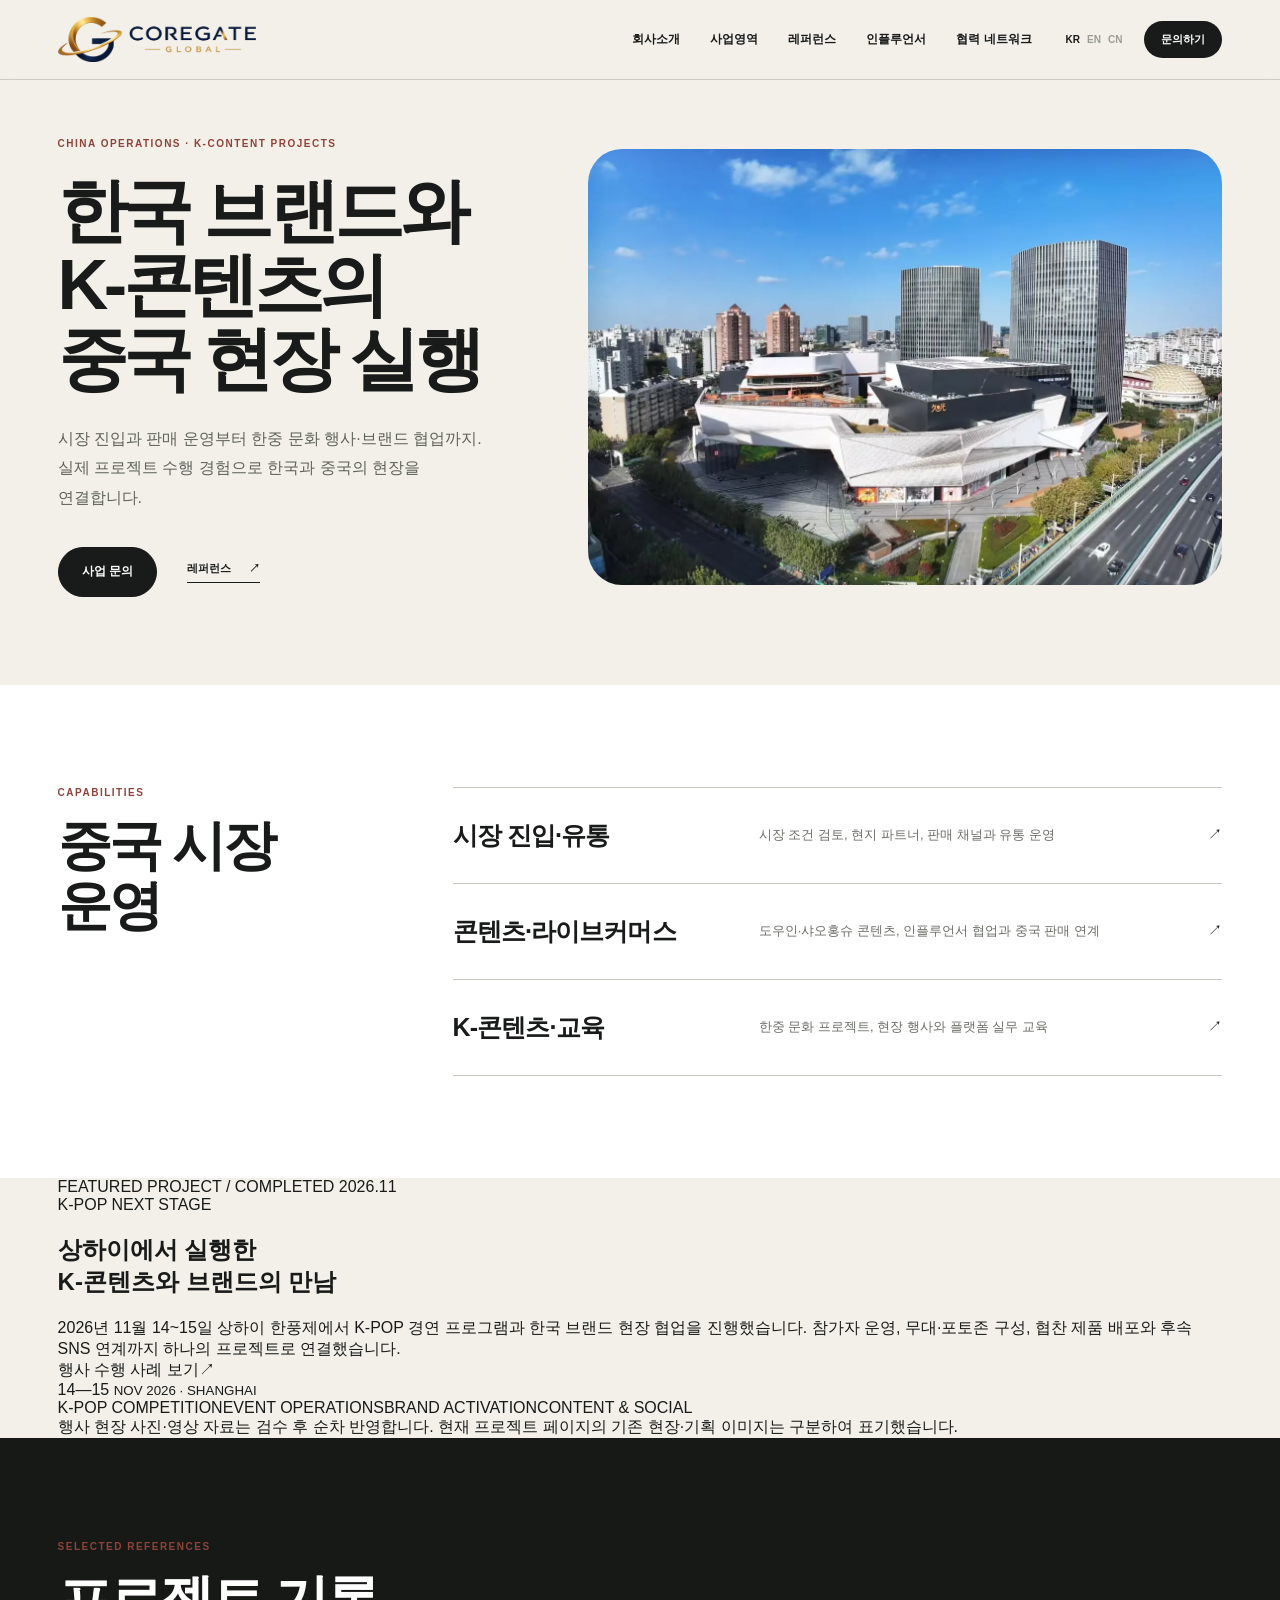
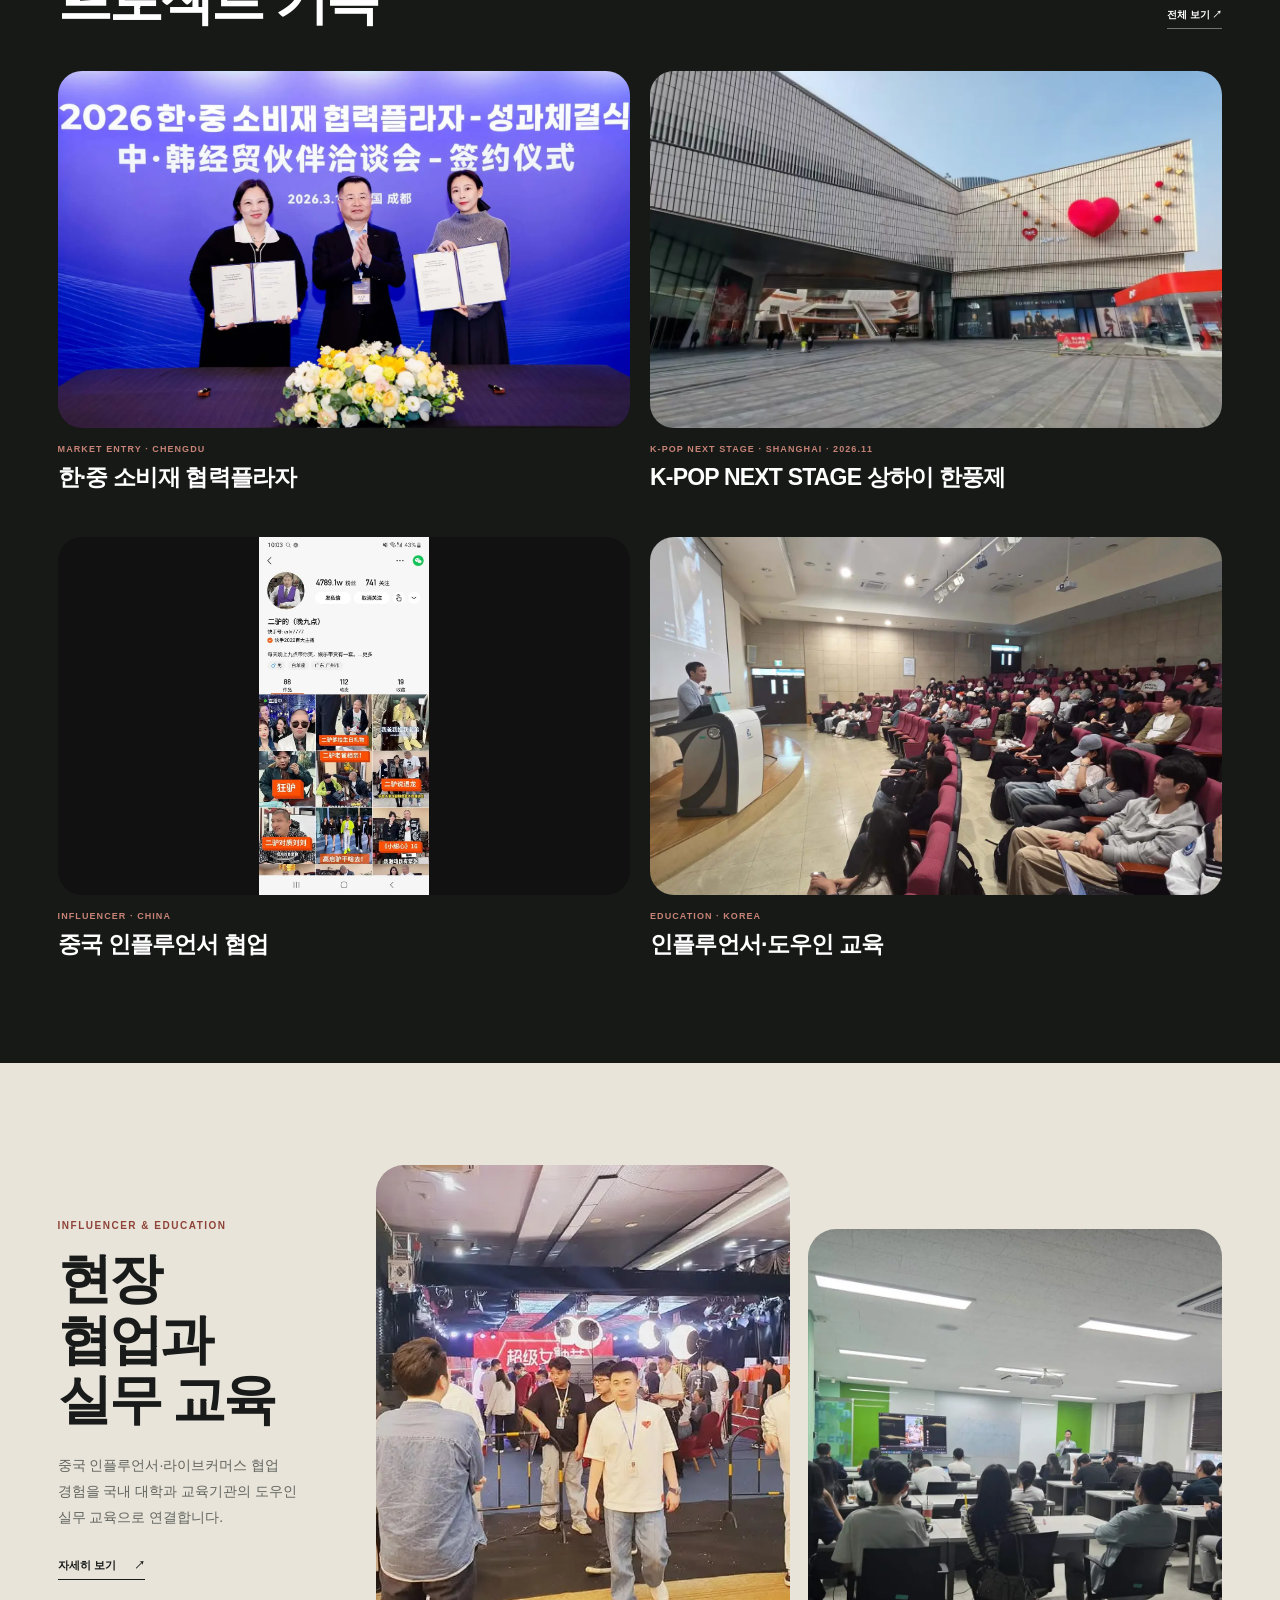
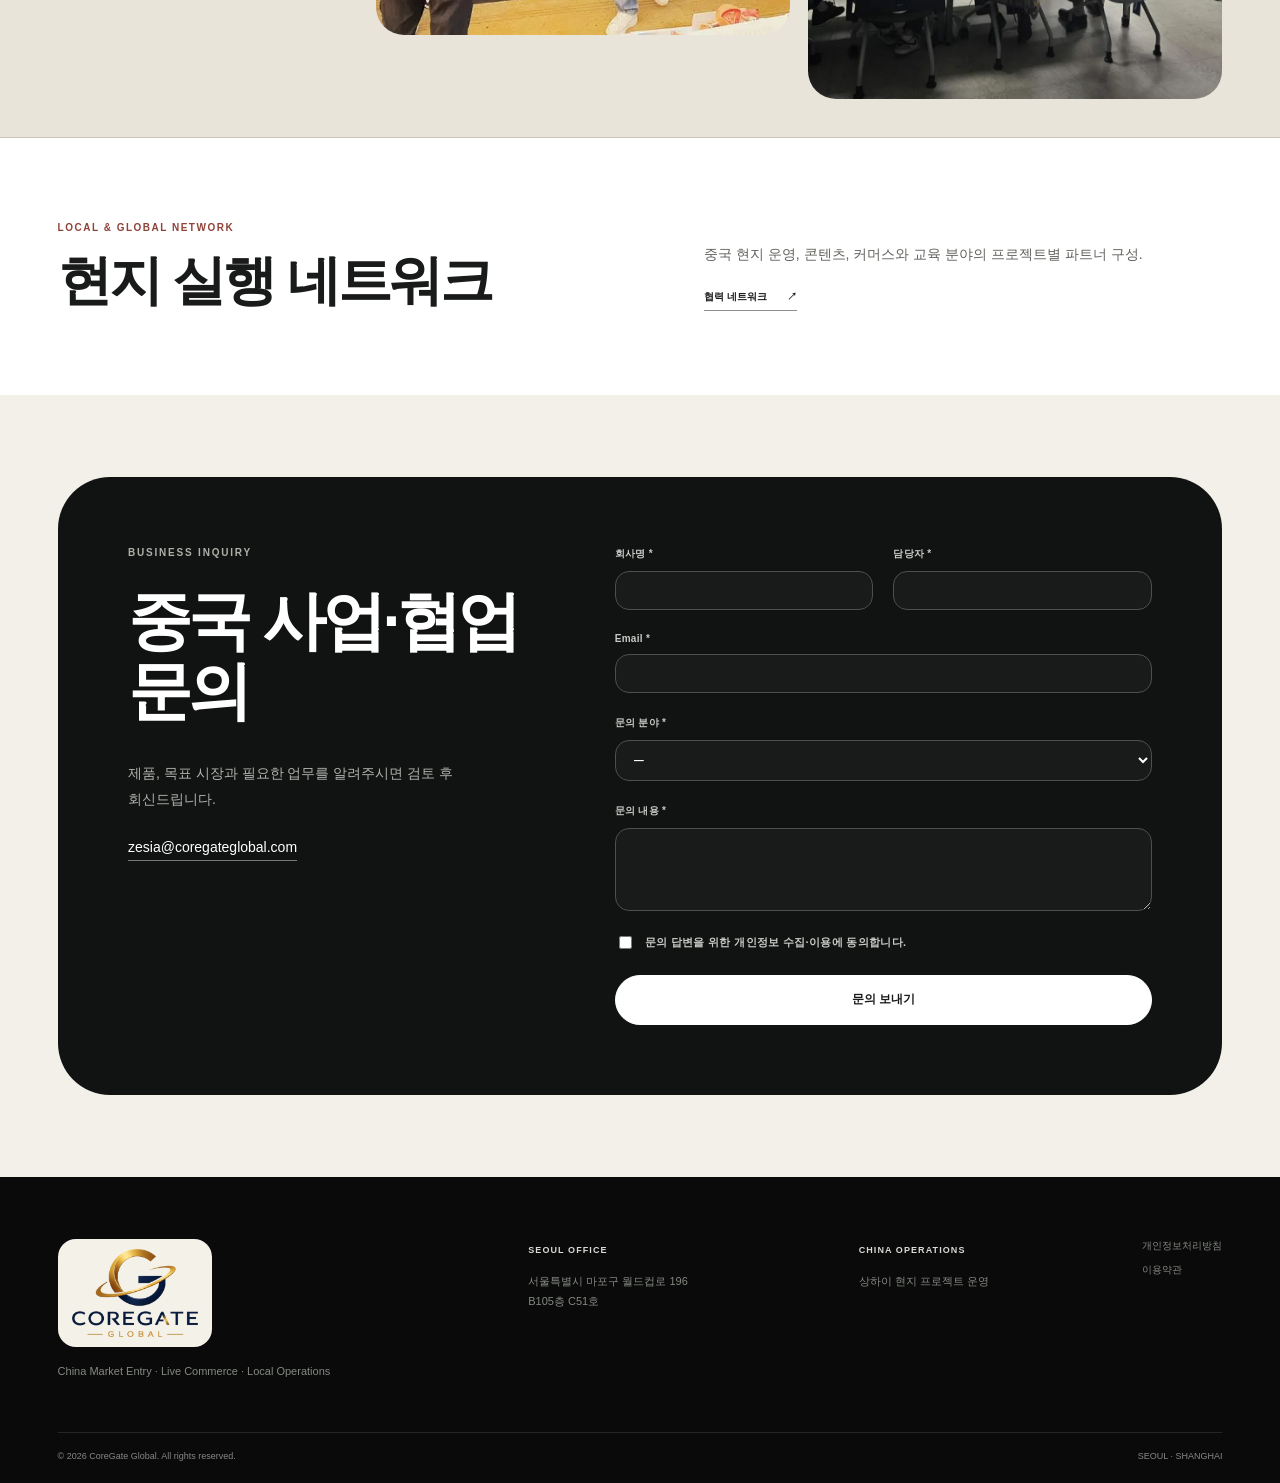
==== commit a5222a95: "Update 2026 K-POP NEXT STAGE Shanghai completed event portfolio and homepage feature" ====
--- a/index.html
+++ b/index.html
@@ -3,8 +3,8 @@
 <head>
   <meta charset="utf-8">
   <meta name="viewport" content="width=device-width,initial-scale=1">
-  <meta name="description" content="CoreGate Global은 한국 브랜드의 중국 시장 진입, 유통, 라이브커머스, 인플루언서 협업과 K-콘텐츠 프로젝트를 실행합니다.">
-  <meta name="theme-color" content="#e9e8e3">
+  <meta name="description" content="코어게이트글로벌은 중국 시장 진출·유통·라이브커머스와 K-POP NEXT STAGE 같은 한중 K-콘텐츠 행사를 기획·운영합니다. 2026 상하이 한풍제 실행 사례를 확인하세요.">
+  <meta name="theme-color" content="#f4f2ec">
   <title>CoreGate Global | China Market Operations</title>
   <link rel="canonical" href="https://www.coregateglobal.com/">
   <meta property="og:title" content="CoreGate Global | 중국 시장 진입과 현지 운영">
@@ -12,29 +12,117 @@
   <meta property="og:type" content="website">
   <meta property="og:url" content="https://www.coregateglobal.com/">
   <meta property="og:image" content="https://www.coregateglobal.com/assets/media/jiuguang-aerial.webp">
+  <link rel="icon" type="image/svg+xml" href="data:image/svg+xml,%3Csvg xmlns='http://www.w3.org/2000/svg' viewBox='0 0 64 64'%3E%3Crect width='64' height='64' rx='8' fill='%23191b1a'/%3E%3Cpath d='M43 20c-3-3-7-5-12-5-10 0-17 7-17 17s7 17 17 17c5 0 9-2 12-5V32H31' fill='none' stroke='%23f3f0e8' stroke-width='6'/%3E%3C/svg%3E">
   <link rel="stylesheet" href="assets/site.css">
-  <link rel="stylesheet" href="assets/a4-system.css">
+  <link rel="stylesheet" href="assets/home-refined.css">
   <script type="application/ld+json">{"@context":"https://schema.org","@type":"Organization","name":"CoreGate Global","url":"https://www.coregateglobal.com/","logo":"https://www.coregateglobal.com/assets/media/coregate-global-logo.png","email":"zesia@coregateglobal.com","address":{"@type":"PostalAddress","streetAddress":"월드컵로 196 B105층 C51호","addressLocality":"마포구","addressRegion":"서울특별시","addressCountry":"KR"},"areaServed":["KR","CN"]}</script>
 </head>
 <body>
   <a class="skip" href="#content">본문 바로가기</a>
-  <header class="site-header"><div class="shell nav-row"><a class="wordmark" href="#top" aria-label="CoreGate Global 홈"><img src="assets/media/coregate-global-logo-horizontal.png" alt="CoreGate Global"></a><nav class="primary-nav" id="primary-nav" aria-label="주요 메뉴"><a href="about/"><span class="lang-ko">회사소개</span><span class="lang-en">About</span><span class="lang-zh">公司介绍</span></a><a href="business/"><span class="lang-ko">사업영역</span><span class="lang-en">Capabilities</span><span class="lang-zh">业务领域</span></a><a href="projects/"><span class="lang-ko">레퍼런스</span><span class="lang-en">References</span><span class="lang-zh">项目案例</span></a><a href="influencer/"><span class="lang-ko">인플루언서</span><span class="lang-en">Influencer</span><span class="lang-zh">达人合作</span></a><a href="network/"><span class="lang-ko">협력 네트워크</span><span class="lang-en">Network</span><span class="lang-zh">合作网络</span></a></nav><div class="nav-tools"><div class="language" aria-label="언어 선택"><button type="button" class="active" data-lang="ko">KR</button><button type="button" data-lang="en">EN</button><button type="button" data-lang="zh-CN">CN</button></div><a class="nav-contact" href="#contact"><span class="lang-ko">문의하기</span><span class="lang-en">Contact</span><span class="lang-zh">联系</span></a><button class="menu-toggle" type="button" aria-controls="primary-nav" aria-expanded="false" aria-label="메뉴 열기"><span></span><span></span></button></div></div></header>
+  <header class="site-header">
+    <div class="shell nav-row">
+      <a class="wordmark" href="#top" aria-label="CoreGate Global 홈"><img src="assets/media/coregate-global-logo-horizontal.png" alt="CoreGate Global"></a>
+      <nav class="primary-nav" id="primary-nav" aria-label="주요 메뉴">
+        <a href="about/"><span class="lang-ko">회사소개</span><span class="lang-en">About</span><span class="lang-zh">公司介绍</span></a>
+        <a href="business/"><span class="lang-ko">사업영역</span><span class="lang-en">Capabilities</span><span class="lang-zh">业务领域</span></a>
+        <a href="projects/"><span class="lang-ko">레퍼런스</span><span class="lang-en">References</span><span class="lang-zh">项目案例</span></a>
+        <a href="influencer/"><span class="lang-ko">인플루언서</span><span class="lang-en">Influencer</span><span class="lang-zh">达人合作</span></a>
+        <a href="network/"><span class="lang-ko">협력 네트워크</span><span class="lang-en">Network</span><span class="lang-zh">合作网络</span></a>
+      </nav>
+      <div class="nav-tools">
+        <div class="language" aria-label="언어 선택"><button type="button" class="active" data-lang="ko">KR</button><button type="button" data-lang="en">EN</button><button type="button" data-lang="zh-CN">CN</button></div>
+        <a class="nav-contact" href="#contact"><span class="lang-ko">문의하기</span><span class="lang-en">Contact</span><span class="lang-zh">联系</span></a>
+        <button class="menu-toggle" type="button" aria-controls="primary-nav" aria-expanded="false" aria-label="메뉴 열기"><span></span><span></span></button>
+      </div>
+    </div>
+  </header>
 
-  <main id="content" class="cg-main">
-    <section class="cg-sheet" id="top"><div class="cg-sheet-inner cg-sheet-split"><div class="cg-copy"><p class="cg-kicker">CHINA MARKET OPERATIONS</p><h1><span class="lang-ko">한국 브랜드의<br>중국 사업 실행</span><span class="lang-en">China operations<br>for Korean brands.</span><span class="lang-zh">韩国品牌的<br>中国业务执行</span></h1><p><span class="lang-ko">시장 진입, 유통, 콘텐츠와 라이브커머스.<br>중국 현장에서 필요한 업무를 연결합니다.</span><span class="lang-en">Market entry, distribution, content and live commerce—connected through local execution in China.</span><span class="lang-zh">连接市场进入、流通、内容与直播电商所需的中国本地执行。</span></p><div class="cg-actions"><a class="button button-dark" href="#contact"><span class="lang-ko">사업 문의</span><span class="lang-en">Contact</span><span class="lang-zh">业务咨询</span></a><a class="cg-link" href="projects/"><span class="lang-ko">레퍼런스</span><span class="lang-en">References</span><span class="lang-zh">项目案例</span> ↗</a></div></div><figure class="cg-media"><img src="assets/media/jiuguang-aerial.webp" alt="상하이 현지 프로젝트 공간 전경"></figure></div></section>
+  <main id="content">
+    <section class="home-hero" id="top">
+      <div class="shell home-hero-grid">
+        <div class="home-hero-copy">
+          <p class="home-eyebrow">CHINA OPERATIONS · K-CONTENT PROJECTS</p>
+          <h1><span class="lang-ko">한국 브랜드와<br>K-콘텐츠의 중국 현장 실행</span><span class="lang-en">China execution for<br>K-brands &amp; K-content.</span><span class="lang-zh">韩国品牌与K-内容<br>中国本地落地执行</span></h1>
+          <p><span class="lang-ko">시장 진입과 판매 운영부터 한중 문화 행사·브랜드 협업까지.<br>실제 프로젝트 수행 경험으로 한국과 중국의 현장을 연결합니다.</span><span class="lang-en">From market entry and sales operations to Korea–China cultural events and brand partnerships.<br>Connecting markets through real projects.</span><span class="lang-zh">从市场进入与销售运营，到中韩文化活动和品牌合作。<br>以实际项目经验连接两地市场。</span></p>
+          <div class="home-actions"><a class="button button-dark" href="#contact"><span class="lang-ko">사업 문의</span><span class="lang-en">Contact</span><span class="lang-zh">业务咨询</span></a><a class="home-text-link" href="projects/"><span class="lang-ko">레퍼런스</span><span class="lang-en">References</span><span class="lang-zh">项目案例</span> ↗</a></div>
+        </div>
+        <figure class="home-hero-image"><img src="assets/media/jiuguang-aerial.webp" alt="상하이 현지 프로젝트 공간 전경" fetchpriority="high"></figure>
+      </div>
+    </section>
 
-    <section class="cg-sheet"><div class="cg-sheet-inner"><div class="cg-section-head"><div><p class="cg-kicker">CAPABILITIES</p><h2><span class="lang-ko">중국 시장 운영</span><span class="lang-en">China Market Operations</span><span class="lang-zh">中国市场运营</span></h2></div><p><span class="lang-ko">시장 진입부터 판매와 콘텐츠 운영까지 필요한 업무를 사업 단계에 맞춰 구성합니다.</span><span class="lang-en">A connected operating scope from market entry to sales and content.</span><span class="lang-zh">根据业务阶段连接市场进入、销售与内容运营。</span></p></div><div class="cg-grid-3"><a class="cg-card" href="business/"><figure><img src="assets/media/kotra-chengdu-field.webp" alt="중국 현지 시장 상담 현장" loading="lazy"></figure><p class="cg-kicker">MARKET</p><h3><span class="lang-ko">시장 진입·유통</span><span class="lang-en">Market Entry &amp; Distribution</span><span class="lang-zh">市场进入与流通</span></h3><p><span class="lang-ko">시장 조건, 현지 파트너와 판매 채널 검토</span><span class="lang-en">Market conditions, partners and sales channels</span><span class="lang-zh">市场条件、本地伙伴与销售渠道</span></p></a><a class="cg-card" href="business/"><figure><img src="assets/media/china-live-event-space.webp" alt="중국 라이브커머스 운영 공간" loading="lazy"></figure><p class="cg-kicker">COMMERCE</p><h3><span class="lang-ko">콘텐츠·라이브커머스</span><span class="lang-en">Content &amp; Live Commerce</span><span class="lang-zh">内容与直播电商</span></h3><p><span class="lang-ko">중국 플랫폼 콘텐츠와 판매 운영 연계</span><span class="lang-en">China-platform content connected to commerce</span><span class="lang-zh">连接中国平台内容与销售运营</span></p></a><a class="cg-card" href="business/"><figure><img src="assets/media/creator-education-classroom.webp" alt="국내 중국 플랫폼 실무 교육 현장" loading="lazy"></figure><p class="cg-kicker">PROGRAM</p><h3><span class="lang-ko">K-콘텐츠·교육</span><span class="lang-en">K-Content &amp; Education</span><span class="lang-zh">K-内容与教育</span></h3><p><span class="lang-ko">한중 문화 프로젝트와 플랫폼 실무 교육</span><span class="lang-en">Korea–China programs and practical education</span><span class="lang-zh">中韩文化项目与平台实务教育</span></p></a></div></div></section>
+    <section class="home-section home-services">
+      <div class="shell home-section-grid">
+        <div class="home-section-title"><p>CAPABILITIES</p><h2><span class="lang-ko">중국 시장 운영</span><span class="lang-en">China Market Operations</span><span class="lang-zh">中国市场运营</span></h2></div>
+        <div class="home-service-list">
+          <a href="business/"><h3><span class="lang-ko">시장 진입·유통</span><span class="lang-en">Market Entry &amp; Distribution</span><span class="lang-zh">市场进入与流通</span></h3><p><span class="lang-ko">시장 조건 검토, 현지 파트너, 판매 채널과 유통 운영</span><span class="lang-en">Market review, local partners, sales channels and distribution</span><span class="lang-zh">市场评估、本地伙伴、销售渠道与流通运营</span></p><span>↗</span></a>
+          <a href="business/"><h3><span class="lang-ko">콘텐츠·라이브커머스</span><span class="lang-en">Content &amp; Live Commerce</span><span class="lang-zh">内容与直播电商</span></h3><p><span class="lang-ko">도우인·샤오홍슈 콘텐츠, 인플루언서 협업과 중국 판매 연계</span><span class="lang-en">China-platform content, influencer collaboration and sales</span><span class="lang-zh">中国平台内容、达人合作与销售衔接</span></p><span>↗</span></a>
+          <a href="business/"><h3><span class="lang-ko">K-콘텐츠·교육</span><span class="lang-en">K-Content &amp; Education</span><span class="lang-zh">K-内容与教育</span></h3><p><span class="lang-ko">한중 문화 프로젝트, 현장 행사와 플랫폼 실무 교육</span><span class="lang-en">Korea–China programs, events and platform education</span><span class="lang-zh">中韩文化项目、现场活动与平台实务教育</span></p><span>↗</span></a>
+        </div>
+      </div>
+    </section>
 
-    <section class="cg-sheet cg-dark"><div class="cg-sheet-inner"><div class="cg-section-head"><div><p class="cg-kicker">SELECTED REFERENCES</p><h2><span class="lang-ko">프로젝트 기록</span><span class="lang-en">Selected Work</span><span class="lang-zh">项目记录</span></h2></div><a class="cg-link" href="projects/"><span class="lang-ko">전체 레퍼런스</span><span class="lang-en">View All</span><span class="lang-zh">查看全部</span> ↗</a></div><div class="cg-grid-4"><a class="cg-card" href="projects/kotra-consumer-goods-plaza.html"><figure><img src="assets/media/kotra-china-entry-2026.webp" alt="KOTRA 한중 소비재 협력플라자 현장" loading="lazy"></figure><p class="cg-kicker">MARKET ENTRY</p><h3><span class="lang-ko">한·중 소비재 협력플라자</span><span class="lang-en">Consumer Goods Plaza</span><span class="lang-zh">中韩消费品合作广场</span></h3></a><a class="cg-card" href="projects/shanghai-kcontent-event.html"><figure><img src="assets/media/jiuguang-plaza.webp" alt="상하이 K콘텐츠 행사 공간" loading="lazy"></figure><p class="cg-kicker">K-CONTENT</p><h3><span class="lang-ko">상하이 K-콘텐츠 프로젝트</span><span class="lang-en">Shanghai K-Content</span><span class="lang-zh">上海K-内容项目</span></h3></a><a class="cg-card" href="projects/china-influencer-collaboration.html"><figure><img src="assets/media/china-influencer-channel.webp" alt="중국 인플루언서 채널 협업 기록" loading="lazy"></figure><p class="cg-kicker">INFLUENCER</p><h3><span class="lang-ko">중국 인플루언서 협업</span><span class="lang-en">China Influencer</span><span class="lang-zh">中国达人合作</span></h3></a><a class="cg-card" href="projects/influencer-douyin-education.html"><figure><img src="assets/media/creator-education-auditorium.webp" alt="국내 도우인 실무 교육 현장" loading="lazy"></figure><p class="cg-kicker">EDUCATION</p><h3><span class="lang-ko">인플루언서·도우인 교육</span><span class="lang-en">Douyin Education</span><span class="lang-zh">达人与抖音教育</span></h3></a></div></div></section>
 
-    <section class="cg-sheet"><div class="cg-sheet-inner"><div class="cg-section-head"><div><p class="cg-kicker">INFLUENCER &amp; EDUCATION</p><h2><span class="lang-ko">현장 협업과 실무 교육</span><span class="lang-en">Collaboration &amp; Education</span><span class="lang-zh">现场合作与实务教育</span></h2></div><a class="cg-link" href="influencer/"><span class="lang-ko">자세히 보기</span><span class="lang-en">Learn More</span><span class="lang-zh">了解更多</span> ↗</a></div><div class="cg-grid-2"><article class="cg-card"><figure><img src="assets/media/china-influencer-studio.webp" alt="중국 인플루언서 라이브커머스 협업 현장" loading="lazy"></figure><p class="cg-kicker">CHINA</p><h3><span class="lang-ko">인플루언서·라이브커머스</span><span class="lang-en">Influencer &amp; Live Commerce</span><span class="lang-zh">达人与直播电商</span></h3><p><span class="lang-ko">중국 현지 콘텐츠와 판매 협업</span><span class="lang-en">Local content and commerce collaboration</span><span class="lang-zh">中国本地内容与销售合作</span></p></article><article class="cg-card"><figure><img src="assets/media/creator-education-lecture.webp" alt="도우인 콘텐츠 실무 강의 현장" loading="lazy"></figure><p class="cg-kicker">KOREA</p><h3><span class="lang-ko">대학·교육기관 실무 교육</span><span class="lang-en">Practical Education</span><span class="lang-zh">高校与机构实务教育</span></h3><p><span class="lang-ko">중국 플랫폼과 크리에이터 커머스 교육</span><span class="lang-en">China platforms and creator commerce</span><span class="lang-zh">中国平台与创作者商业教育</span></p></article></div></div></section>
+    <section class="home-nextstage" aria-labelledby="nextstage-home-title">
+      <div class="shell nextstage-grid">
+        <div class="nextstage-heading">
+          <p class="nextstage-kicker">FEATURED PROJECT / COMPLETED 2026.11</p>
+          <p class="nextstage-label">K-POP NEXT STAGE</p>
+          <h2 id="nextstage-home-title"><span class="lang-ko">상하이에서 실행한<br>K-콘텐츠와 브랜드의 만남</span><span class="lang-en">K-content meets<br>brand experience in Shanghai.</span><span class="lang-zh">在上海连接<br>K-内容与品牌体验</span></h2>
+          <p class="nextstage-description"><span class="lang-ko">2026년 11월 14~15일 상하이 한풍제에서 K-POP 경연 프로그램과 한국 브랜드 현장 협업을 진행했습니다. 참가자 운영, 무대·포토존 구성, 협찬 제품 배포와 후속 SNS 연계까지 하나의 프로젝트로 연결했습니다.</span><span class="lang-en">At Shanghai Hanpungje on November 14–15, 2026, we delivered a K-POP competition program and on-site Korean brand collaboration, linking participants, stage operations, photo zones and follow-up social content.</span><span class="lang-zh">2026年11月14日至15日，项目在上海韩风节现场开展K-POP竞演与韩国品牌合作，衔接参赛运营、舞台、打卡区、赞助产品发放及后续社交内容。</span></p>
+          <a class="nextstage-link" href="projects/shanghai-kcontent-event.html"><span class="lang-ko">행사 수행 사례 보기</span><span class="lang-en">Explore the completed case</span><span class="lang-zh">查看已执行项目</span><span aria-hidden="true">↗</span></a>
+        </div>
+        <div class="nextstage-side">
+          <div class="nextstage-date">14<span>—</span>15 <small>NOV 2026 · SHANGHAI</small></div>
+          <div class="nextstage-tags"><span>K-POP COMPETITION</span><span>EVENT OPERATIONS</span><span>BRAND ACTIVATION</span><span>CONTENT &amp; SOCIAL</span></div>
+          <p class="nextstage-photo-note"><span class="lang-ko">행사 현장 사진·영상 자료는 검수 후 순차 반영합니다. 현재 프로젝트 페이지의 기존 현장·기획 이미지는 구분하여 표기했습니다.</span><span class="lang-en">Event photos and footage will be added after review. Existing venue and concept visuals are clearly labeled.</span><span class="lang-zh">活动实拍影像将在审核后更新；现有场地与策划概念图已分别标明。</span></p>
+        </div>
+      </div>
+    </section>
+    <section class="home-section home-references">
+      <div class="shell">
+        <div class="home-reference-head"><div><p>SELECTED REFERENCES</p><h2><span class="lang-ko">프로젝트 기록</span><span class="lang-en">Selected Work</span><span class="lang-zh">项目记录</span></h2></div><a href="projects/"><span class="lang-ko">전체 보기</span><span class="lang-en">View All</span><span class="lang-zh">查看全部</span> ↗</a></div>
+        <div class="home-case-grid">
+          <a class="home-case" href="projects/kotra-consumer-goods-plaza.html"><figure><img src="assets/media/kotra-china-entry-2026.webp" alt="KOTRA 한중 소비재 협력플라자 현장" loading="lazy"></figure><p>MARKET ENTRY · CHENGDU</p><h3><span class="lang-ko">한·중 소비재 협력플라자</span><span class="lang-en">Korea–China Consumer Goods Plaza</span><span class="lang-zh">中韩消费品合作广场</span></h3></a>
+          <a class="home-case" href="projects/shanghai-kcontent-event.html"><figure><img src="assets/media/jiuguang-plaza.webp" alt="2026 상하이 한풍제 행사 장소 사전 현장 자료" loading="lazy"></figure><p>K-POP NEXT STAGE · SHANGHAI · 2026.11</p><h3><span class="lang-ko">K-POP NEXT STAGE 상하이 한풍제</span><span class="lang-en">K-POP NEXT STAGE at Shanghai Hanpungje</span><span class="lang-zh">K-POP NEXT STAGE 上海韩风节</span></h3></a>
+          <a class="home-case" href="projects/china-influencer-collaboration.html"><figure class="contain"><img src="assets/media/china-influencer-channel.webp" alt="중국 인플루언서 채널 협업 기록" loading="lazy"></figure><p>INFLUENCER · CHINA</p><h3><span class="lang-ko">중국 인플루언서 협업</span><span class="lang-en">China Influencer Collaboration</span><span class="lang-zh">中国达人合作</span></h3></a>
+          <a class="home-case" href="projects/influencer-douyin-education.html"><figure><img src="assets/media/creator-education-auditorium.webp" alt="국내 도우인 실무 교육 현장" loading="lazy"></figure><p>EDUCATION · KOREA</p><h3><span class="lang-ko">인플루언서·도우인 교육</span><span class="lang-en">Influencer &amp; Douyin Education</span><span class="lang-zh">达人与抖音教育</span></h3></a>
+        </div>
+      </div>
+    </section>
 
-    <section class="cg-sheet"><div class="cg-sheet-inner cg-sheet-split reverse"><div class="cg-copy"><p class="cg-kicker">LOCAL &amp; GLOBAL NETWORK</p><h2><span class="lang-ko">현지 실행<br>파트너 네트워크</span><span class="lang-en">Local execution<br>partner network.</span><span class="lang-zh">本地执行<br>伙伴网络</span></h2><p><span class="lang-ko">중국 현지 운영, 콘텐츠·미디어, 커머스·유통과 교육 분야의 파트너를 프로젝트별로 구성합니다.</span><span class="lang-en">Project-based partners across local operations, content, commerce and education.</span><span class="lang-zh">按项目配置本地运营、内容媒体、商业流通与教育领域伙伴。</span></p><a class="cg-link" href="network/"><span class="lang-ko">협력 네트워크</span><span class="lang-en">View Network</span><span class="lang-zh">查看合作网络</span> ↗</a></div><figure class="cg-media"><img src="assets/media/association-network.webp" alt="글로벌 크리에이터 커머스 협력 네트워크 이미지" loading="lazy"></figure></div></section>
+    <section class="home-section home-practice">
+      <div class="shell home-practice-grid">
+        <div class="home-practice-copy"><p>INFLUENCER &amp; EDUCATION</p><h2><span class="lang-ko">현장 협업과<br>실무 교육</span><span class="lang-en">Field collaboration<br>and education.</span><span class="lang-zh">现场合作与<br>实务教育</span></h2><p><span class="lang-ko">중국 인플루언서·라이브커머스 협업 경험을 국내 대학과 교육기관의 도우인 실무 교육으로 연결합니다.</span><span class="lang-en">China influencer and live-commerce experience translated into practical education in Korea.</span><span class="lang-zh">将中国达人与直播电商合作经验转化为韩国实务教育。</span></p><a class="home-text-link" href="influencer/"><span class="lang-ko">자세히 보기</span><span class="lang-en">Learn More</span><span class="lang-zh">了解更多</span> ↗</a></div>
+        <figure><img src="assets/media/china-influencer-studio.webp" alt="중국 인플루언서 라이브커머스 협업 현장" loading="lazy"></figure>
+        <figure><img src="assets/media/creator-education-classroom.webp" alt="국내 중국 콘텐츠 실무 교육 현장" loading="lazy"></figure>
+      </div>
+    </section>
 
-    <section class="cg-sheet cg-dark" id="contact"><div class="cg-sheet-inner cg-contact"><div class="cg-copy"><p class="cg-kicker">BUSINESS INQUIRY</p><h2><span class="lang-ko">중국 사업·<br>협업 문의</span><span class="lang-en">China business<br>inquiry.</span><span class="lang-zh">中国业务<br>合作咨询</span></h2><p><span class="lang-ko">제품, 목표 시장과 필요한 업무를 알려주시면 검토 후 회신드립니다.</span><span class="lang-en">Share your product, target market and required scope.</span><span class="lang-zh">请告知产品、目标市场与所需业务。</span></p><p class="cg-body">zesia@coregateglobal.com</p></div><form class="inquiry-form" action="https://formsubmit.co/zesia@coregateglobal.com" method="POST"><input type="hidden" name="_subject" value="[CoreGate Global] Business Inquiry"><input type="hidden" name="_template" value="table"><input type="text" name="_honey" tabindex="-1" autocomplete="off" class="honey" aria-hidden="true"><label><span class="lang-ko">회사명 *</span><span class="lang-en">Company *</span><span class="lang-zh">公司名称 *</span><input name="company" required autocomplete="organization"></label><label><span class="lang-ko">담당자 *</span><span class="lang-en">Contact name *</span><span class="lang-zh">负责人 *</span><input name="name" required autocomplete="name"></label><label class="full"><span>Email *</span><input type="email" name="email" required autocomplete="email"></label><label class="full"><span class="lang-ko">문의 분야 *</span><span class="lang-en">Inquiry type *</span><span class="lang-zh">咨询领域 *</span><select name="interest" required><option value="">—</option><option>China Market Entry</option><option>Live Commerce / China Sales</option><option>Influencer Collaboration</option><option>Douyin / Influencer Education</option><option>K-Content Project</option><option>Partnership</option><option>Other</option></select></label><label class="full"><span class="lang-ko">문의 내용 *</span><span class="lang-en">Message *</span><span class="lang-zh">咨询内容 *</span><textarea name="message" required rows="4"></textarea></label><label class="consent full"><input type="checkbox" name="privacy_consent" value="Agreed" required><span><span class="lang-ko">문의 답변을 위한 개인정보 수집·이용에 동의합니다.</span><span class="lang-en">I consent to the use of my information for this inquiry.</span><span class="lang-zh">我同意为回复咨询而使用个人信息。</span></span></label><button class="button button-light full" type="submit"><span class="lang-ko">문의 보내기</span><span class="lang-en">Send Inquiry</span><span class="lang-zh">发送咨询</span></button></form></div></section>
+    <section class="home-network">
+      <div class="shell home-network-grid"><div><p>LOCAL &amp; GLOBAL NETWORK</p><h2><span class="lang-ko">현지 실행 네트워크</span><span class="lang-en">Local Execution Network</span><span class="lang-zh">本地执行网络</span></h2></div><div><p><span class="lang-ko">중국 현지 운영, 콘텐츠, 커머스와 교육 분야의 프로젝트별 파트너 구성.</span><span class="lang-en">Project-based partners across local operations, content, commerce and education.</span><span class="lang-zh">涵盖本地运营、内容、商业及教育的项目型伙伴网络。</span></p><a href="network/"><span class="lang-ko">협력 네트워크</span><span class="lang-en">View Network</span><span class="lang-zh">查看合作网络</span> ↗</a></div></div>
+    </section>
+
+    <section class="section contact" id="contact">
+      <div class="shell contact-grid">
+        <div class="contact-copy"><p class="overline">BUSINESS INQUIRY</p><h2><span class="lang-ko">중국 사업·협업 문의</span><span class="lang-en">China Business Inquiry</span><span class="lang-zh">中国业务合作咨询</span></h2><p><span class="lang-ko">제품, 목표 시장과 필요한 업무를 알려주시면 검토 후 회신드립니다.</span><span class="lang-en">Share your product, target market and required scope.</span><span class="lang-zh">请告知产品、目标市场及所需业务。</span></p><a href="mailto:zesia@coregateglobal.com">zesia@coregateglobal.com</a></div>
+        <form class="inquiry-form" action="https://formsubmit.co/zesia@coregateglobal.com" method="POST">
+          <input type="hidden" name="_subject" value="[CoreGate Global] Business Inquiry"><input type="hidden" name="_template" value="table"><input type="text" name="_honey" tabindex="-1" autocomplete="off" class="honey" aria-hidden="true">
+          <label><span class="lang-ko">회사명 *</span><span class="lang-en">Company *</span><span class="lang-zh">公司名称 *</span><input name="company" required autocomplete="organization"></label>
+          <label><span class="lang-ko">담당자 *</span><span class="lang-en">Contact name *</span><span class="lang-zh">负责人 *</span><input name="name" required autocomplete="name"></label>
+          <label class="full"><span>Email *</span><input type="email" name="email" required autocomplete="email"></label>
+          <label class="full"><span class="lang-ko">문의 분야 *</span><span class="lang-en">Inquiry type *</span><span class="lang-zh">咨询领域 *</span><select name="interest" required><option value="">—</option><option>China Market Entry</option><option>Live Commerce / China Sales</option><option>Influencer Collaboration</option><option>Douyin / Influencer Education</option><option>K-Content Project</option><option>Partnership</option><option>Other</option></select></label>
+          <label class="full"><span class="lang-ko">문의 내용 *</span><span class="lang-en">Message *</span><span class="lang-zh">咨询内容 *</span><textarea name="message" required rows="5"></textarea></label>
+          <label class="consent full"><input type="checkbox" name="privacy_consent" value="Agreed" required><span><span class="lang-ko">문의 답변을 위한 개인정보 수집·이용에 동의합니다.</span><span class="lang-en">I consent to the use of my information for this inquiry.</span><span class="lang-zh">我同意为回复本次咨询而收集及使用个人信息。</span></span></label>
+          <button class="button button-light full" type="submit"><span class="lang-ko">문의 보내기</span><span class="lang-en">Send Inquiry</span><span class="lang-zh">发送咨询</span></button>
+        </form>
+      </div>
+    </section>
   </main>
 
-  <footer class="site-footer"><div class="shell footer-grid"><div class="footer-brand"><img src="assets/media/coregate-global-logo.png" alt="CoreGate Global"><p>China Market Entry · Live Commerce · Local Operations</p></div><div><strong>SEOUL OFFICE</strong><p><span class="lang-ko">서울특별시 마포구 월드컵로 196<br>B105층 C51호</span><span class="lang-en">B105-C51, 196 World Cup-ro,<br>Mapo-gu, Seoul, Korea</span><span class="lang-zh">韩国首尔特别市麻浦区世界杯路196<br>B105层 C51号</span></p></div><div><strong>CHINA OPERATIONS</strong><p><span class="lang-ko">상하이 현지 프로젝트 운영</span><span class="lang-en">Shanghai project operations</span><span class="lang-zh">上海本地项目运营</span></p></div><div class="footer-links"><a href="privacy.html"><span class="lang-ko">개인정보처리방침</span><span class="lang-en">Privacy</span><span class="lang-zh">隐私政策</span></a><a href="terms.html"><span class="lang-ko">이용약관</span><span class="lang-en">Terms</span><span class="lang-zh">使用条款</span></a></div></div><div class="shell footer-bottom"><span>© 2026 CoreGate Global. All rights reserved.</span><span>SEOUL · SHANGHAI</span></div></footer>
+  <footer class="site-footer">
+    <div class="shell footer-grid"><div class="footer-brand"><img src="assets/media/coregate-global-logo.png" alt="CoreGate Global"><p>China Market Entry · Live Commerce · Local Operations</p></div><div><strong>SEOUL OFFICE</strong><p><span class="lang-ko">서울특별시 마포구 월드컵로 196<br>B105층 C51호</span><span class="lang-en">B105-C51, 196 World Cup-ro,<br>Mapo-gu, Seoul, Korea</span><span class="lang-zh">韩国首尔特别市麻浦区世界杯路196<br>B105层 C51号</span></p></div><div><strong>CHINA OPERATIONS</strong><p><span class="lang-ko">상하이 현지 프로젝트 운영</span><span class="lang-en">Shanghai project operations</span><span class="lang-zh">上海本地项目运营</span></p></div><div class="footer-links"><a href="privacy.html"><span class="lang-ko">개인정보처리방침</span><span class="lang-en">Privacy</span><span class="lang-zh">隐私政策</span></a><a href="terms.html"><span class="lang-ko">이용약관</span><span class="lang-en">Terms</span><span class="lang-zh">使用条款</span></a></div></div>
+    <div class="shell footer-bottom"><span>© 2026 CoreGate Global. All rights reserved.</span><span>SEOUL · SHANGHAI</span></div>
+  </footer>
   <script src="assets/site.js"></script>
 </body>
 </html>
--- a/assets/home-refined.css
+++ b/assets/home-refined.css
@@ -0,0 +1,75 @@
+.home-hero { padding: 138px 0 88px; background: var(--paper); }
+.home-hero-grid { display: grid; grid-template-columns: minmax(420px,.82fr) minmax(560px,1.18fr); gap: clamp(48px,7vw,100px); align-items: center; }
+.home-eyebrow, .home-section-title > p, .home-reference-head p, .home-practice-copy > p:first-child, .home-network-grid > div:first-child > p { color: var(--brick); font-size: 10px; font-weight: 850; letter-spacing: .15em; }
+.home-hero h1 { margin: 25px 0 0; font-size: clamp(54px,5.5vw,78px); line-height: 1.05; letter-spacing: -.065em; }
+.home-hero-copy > p:not(.home-eyebrow) { margin-top: 28px; color: #5f625c; font-size: 16px; line-height: 1.85; }
+.home-actions { display: flex; align-items: center; gap: 30px; margin-top: 34px; }
+.home-text-link { display: inline-flex; gap: 18px; padding-bottom: 6px; border-bottom: 1px solid currentColor; font-size: 11px; font-weight: 800; }
+.home-hero-image { aspect-ratio: 16/11; overflow: hidden; border-radius: 34px; background: #d8d5cc; }
+.home-hero-image img { width: 100%; height: 100%; object-fit: cover; }
+
+.home-section { padding: clamp(76px,8vw,112px) 0; }
+.home-section-grid { display: grid; grid-template-columns: minmax(240px,.38fr) minmax(0,1fr); gap: clamp(48px,8vw,120px); }
+.home-section-title h2, .home-reference-head h2, .home-practice-copy h2, .home-network h2 { margin: 17px 0 0; font-size: clamp(34px,4.2vw,56px); line-height: 1.12; letter-spacing: -.052em; }
+.home-services { background: #fff; }
+.home-service-list { border-top: 1px solid var(--line); }
+.home-service-list a { display: grid; grid-template-columns: minmax(250px,.68fr) minmax(320px,1fr) 30px; gap: 36px; align-items: center; padding: 31px 0; border-bottom: 1px solid var(--line); }
+.home-service-list h3 { margin: 0; font-size: 25px; letter-spacing: -.035em; }
+.home-service-list p { color: #6b6e67; font-size: 13px; line-height: 1.7; }
+.home-service-list a > span { justify-self: end; font-size: 14px; }
+
+.home-references { background: #171917; color: #fff; }
+.home-reference-head { display: flex; justify-content: space-between; gap: 40px; align-items: end; margin-bottom: 42px; }
+.home-reference-head > a { padding-bottom: 6px; border-bottom: 1px solid #71746f; font-size: 10px; font-weight: 800; }
+.home-case-grid { display: grid; grid-template-columns: 1fr 1fr; gap: 44px 20px; }
+.home-case figure { aspect-ratio: 16/10; overflow: hidden; border-radius: 24px; background: #292b29; }
+.home-case figure.contain img { object-fit: contain; background: #111; }
+.home-case img { width: 100%; height: 100%; object-fit: cover; transition: transform .45s ease; }
+.home-case:hover img { transform: scale(1.02); }
+.home-case > p { margin-top: 16px; color: #c78376; font-size: 9px; font-weight: 850; letter-spacing: .12em; }
+.home-case h3 { margin: 8px 0 0; font-size: 23px; letter-spacing: -.035em; }
+
+.home-practice { background: var(--paper-deep); }
+.home-practice-grid { display: grid; grid-template-columns: minmax(300px,.72fr) 1fr 1fr; gap: 18px; align-items: stretch; }
+.home-practice-copy { padding: 22px 46px 22px 0; align-self: center; }
+.home-practice-copy > p:not(:first-child) { margin-top: 24px; color: #62655f; font-size: 14px; line-height: 1.85; }
+.home-practice-copy .home-text-link { margin-top: 27px; }
+.home-practice-grid figure { min-height: 470px; overflow: hidden; border-radius: 28px; background: #d2cfc6; }
+.home-practice-grid figure:last-child { margin-top: 64px; margin-bottom: -64px; }
+.home-practice-grid img { width: 100%; height: 100%; object-fit: cover; }
+
+.home-network { padding: 84px 0; background: #fff; border-top: 1px solid var(--line); }
+.home-network-grid { display: grid; grid-template-columns: 1fr 1fr; gap: clamp(60px,10vw,150px); align-items: end; }
+.home-network-grid > div:last-child > p { max-width: 570px; color: #62655f; font-size: 14px; line-height: 1.85; }
+.home-network-grid > div:last-child > a { display: inline-flex; gap: 20px; margin-top: 22px; padding-bottom: 6px; border-bottom: 1px solid #8c8f88; font-size: 10px; font-weight: 850; }
+
+@media (max-width: 1100px) {
+  .home-hero-grid { grid-template-columns: 1fr; }
+  .home-hero-copy { max-width: 760px; }
+  .home-hero-image { aspect-ratio: 16/9; }
+  .home-section-grid { grid-template-columns: 1fr; }
+  .home-practice-grid { grid-template-columns: 1fr 1fr; }
+  .home-practice-copy { grid-column: 1/-1; max-width: 760px; padding-right: 0; }
+}
+
+@media (max-width: 760px) {
+  .home-hero { padding: 108px 0 58px; }
+  .home-hero h1 { font-size: 47px; }
+  .home-hero-copy > p:not(.home-eyebrow) { font-size: 14px; }
+  .home-hero-image { aspect-ratio: 4/3; border-radius: 22px; }
+  .home-section { padding: 68px 0; }
+  .home-section-title h2, .home-reference-head h2, .home-practice-copy h2, .home-network h2 { font-size: 36px; }
+  .home-service-list a { grid-template-columns: 1fr 24px; gap: 8px 16px; padding: 24px 0; }
+  .home-service-list h3 { font-size: 22px; }
+  .home-service-list p { grid-column: 1/-1; font-size: 12px; }
+  .home-service-list a > span { grid-row: 1; grid-column: 2; }
+  .home-reference-head { align-items: start; }
+  .home-case-grid { grid-template-columns: 1fr; gap: 36px; }
+  .home-case figure { border-radius: 18px; }
+  .home-case h3 { font-size: 21px; }
+  .home-practice-grid { grid-template-columns: 1fr 1fr; gap: 10px; }
+  .home-practice-grid figure { min-height: 310px; border-radius: 18px; }
+  .home-practice-grid figure:last-child { margin: 35px 0 -35px; }
+  .home-network { padding: 68px 0; }
+  .home-network-grid { grid-template-columns: 1fr; gap: 28px; }
+}
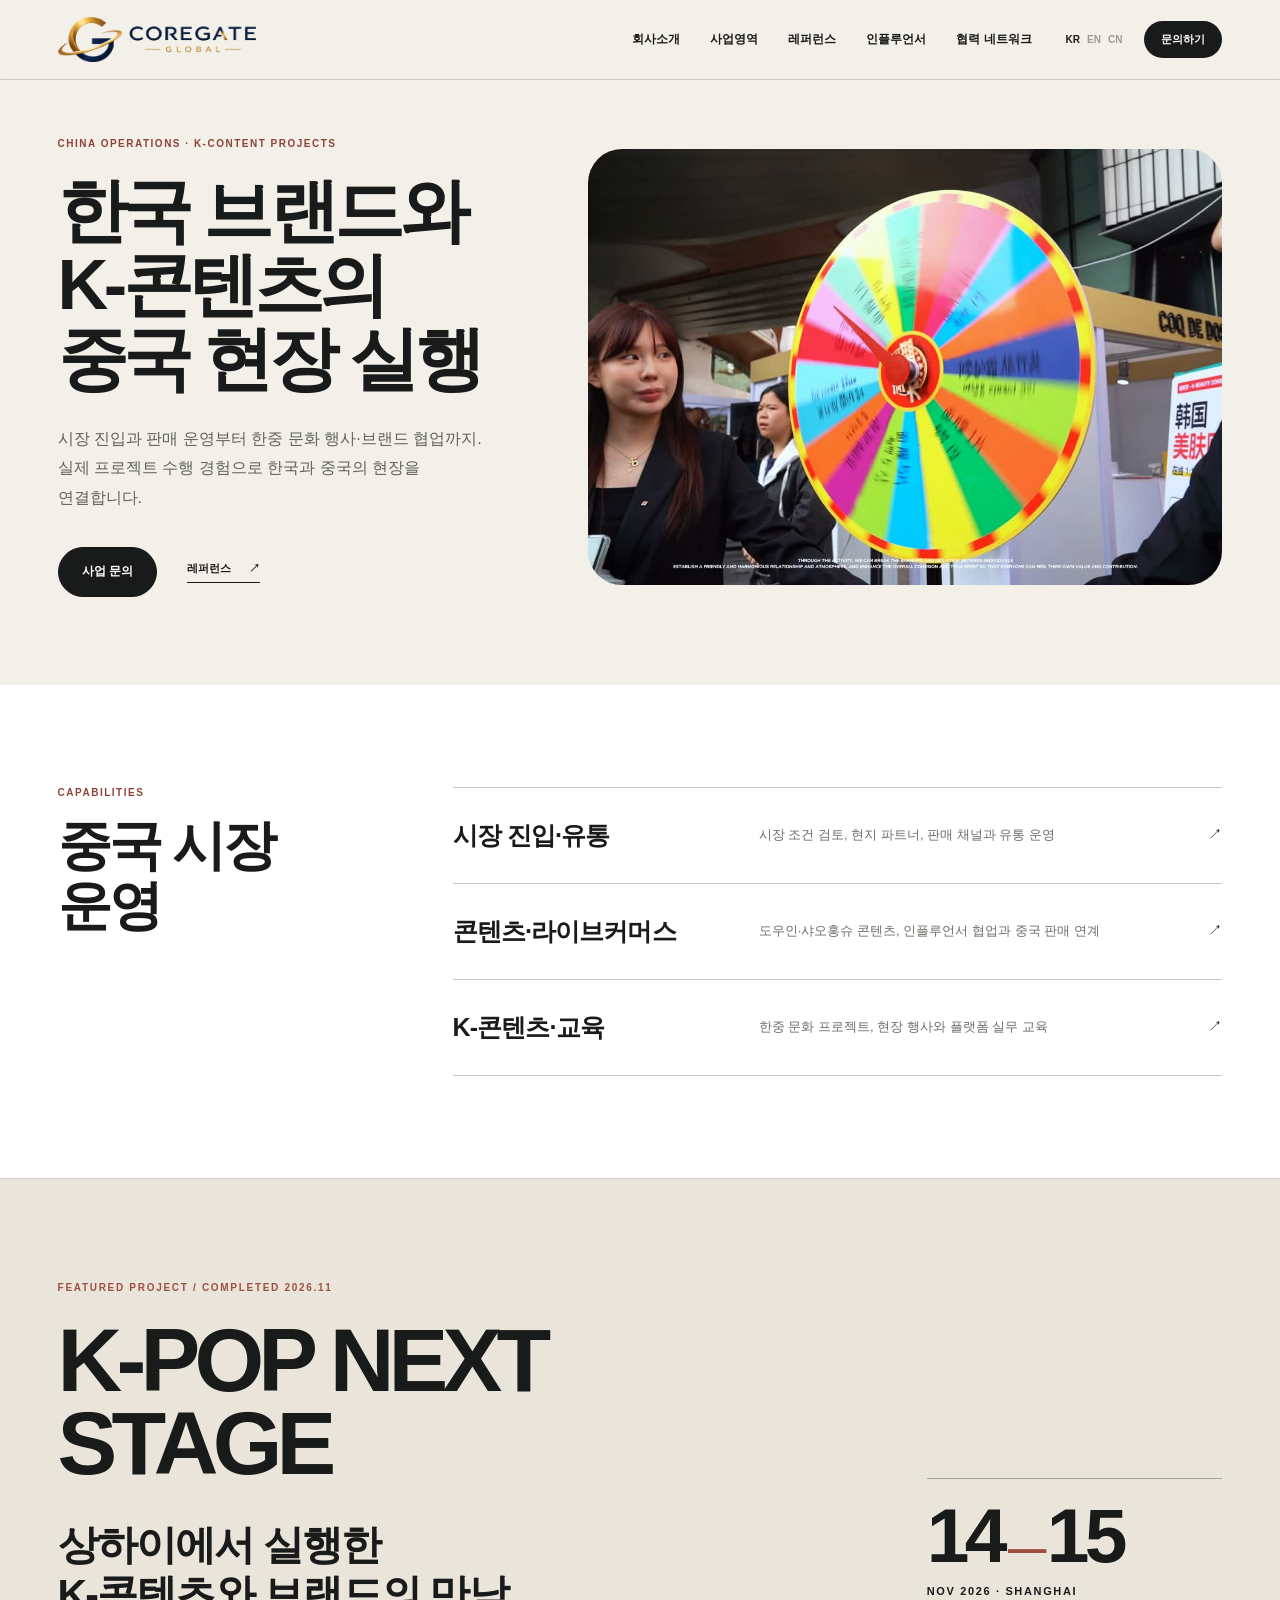
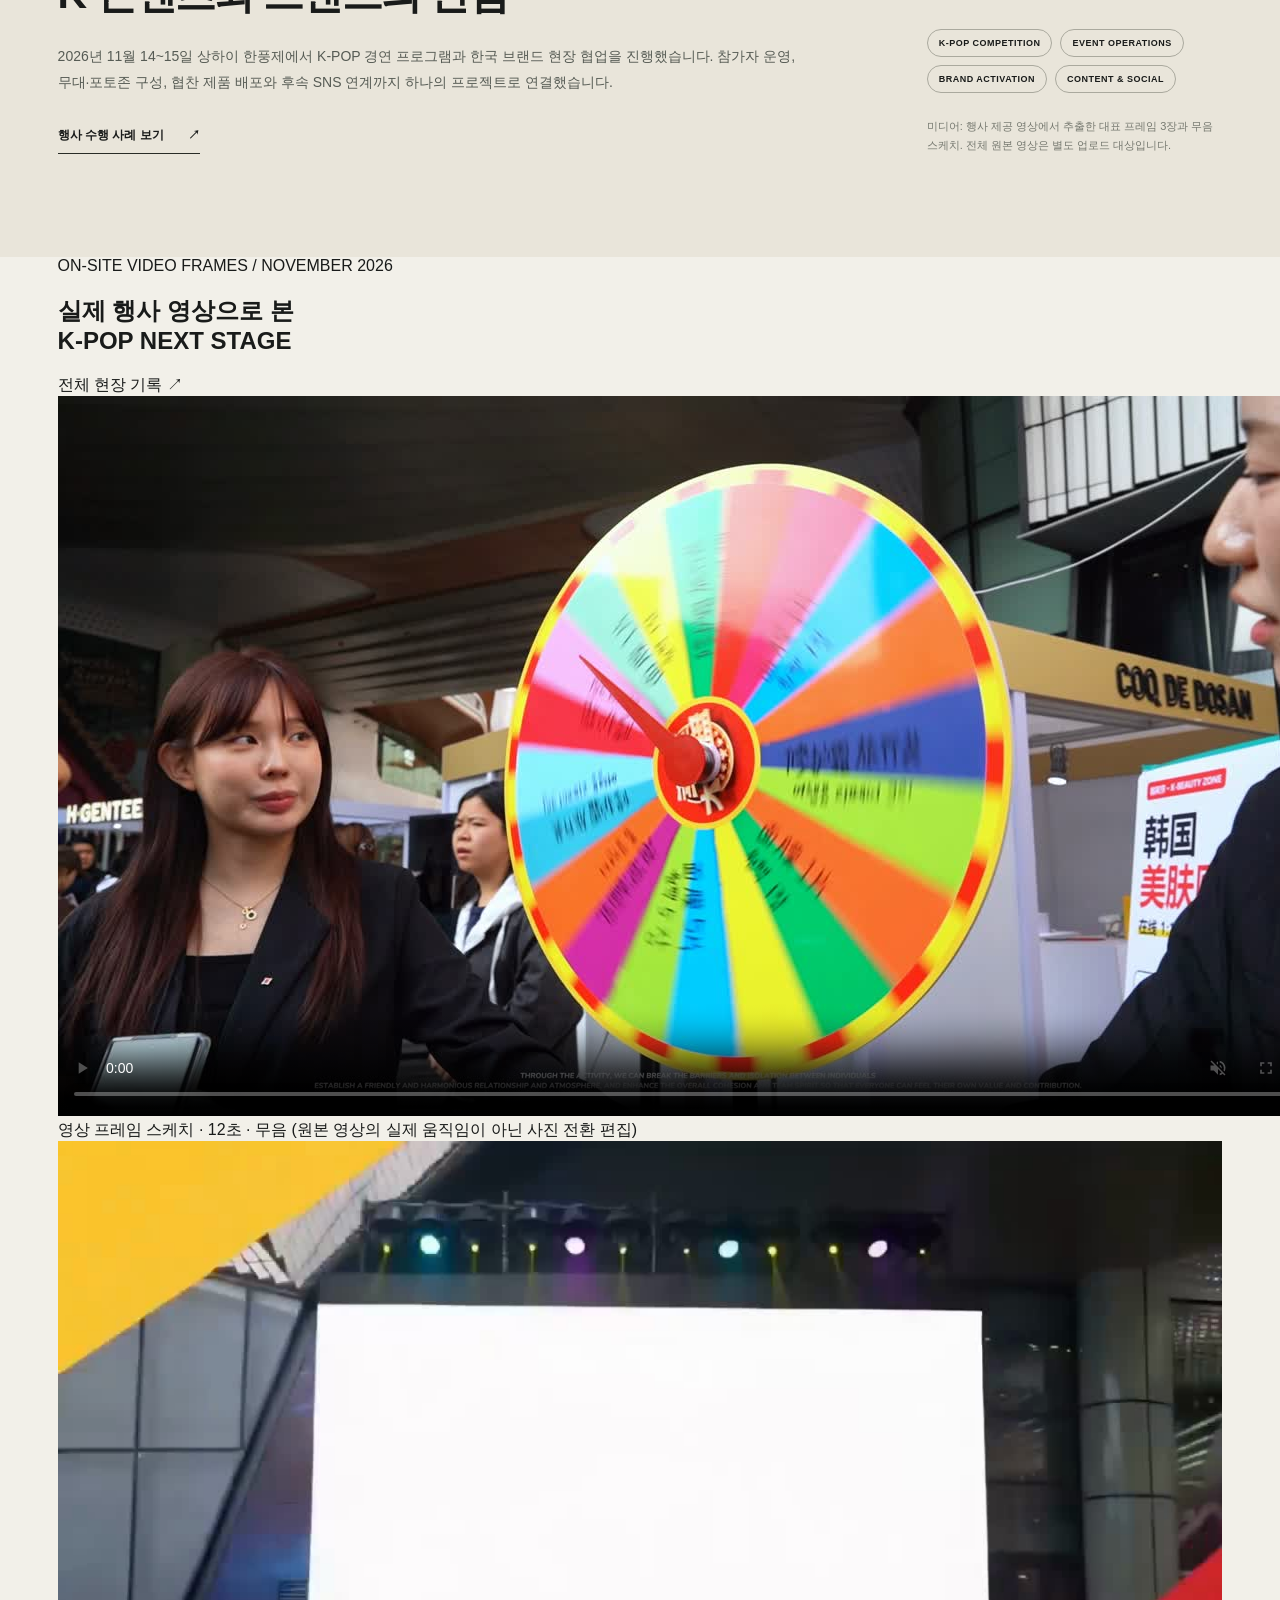
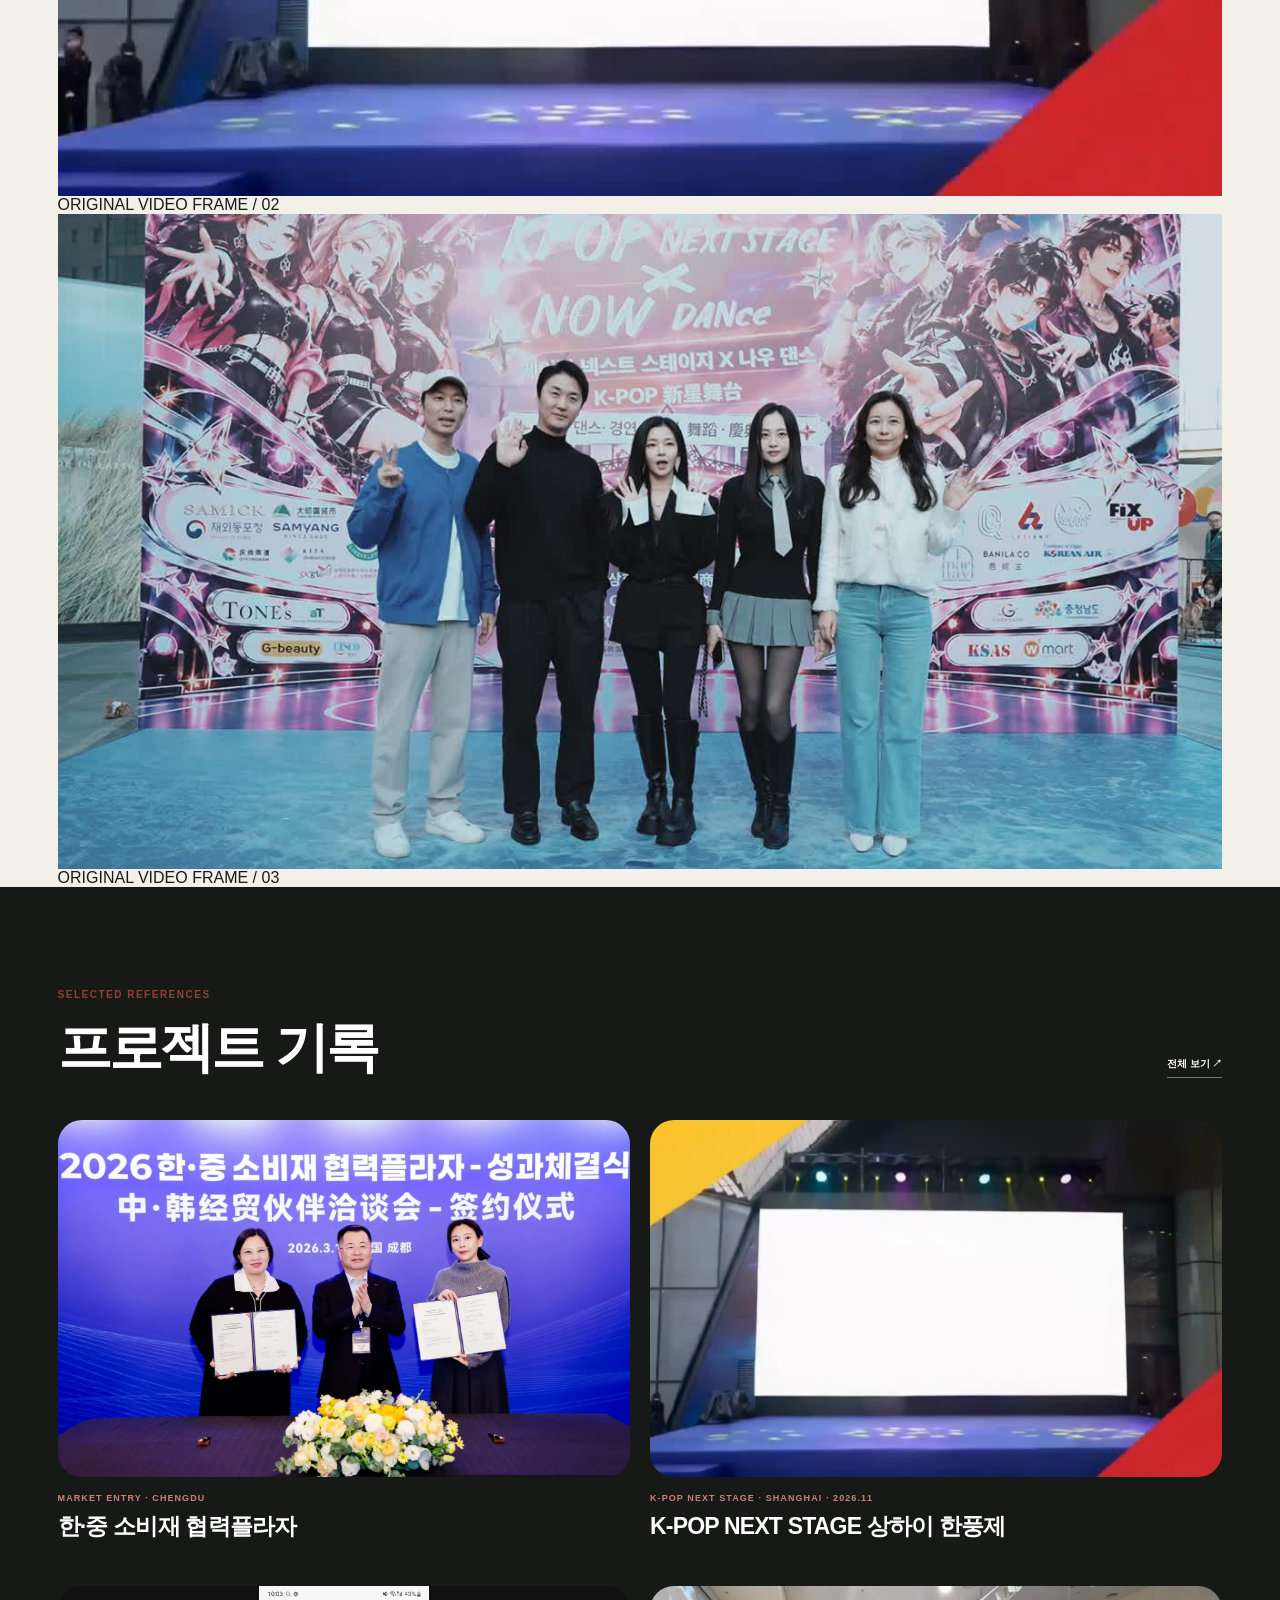
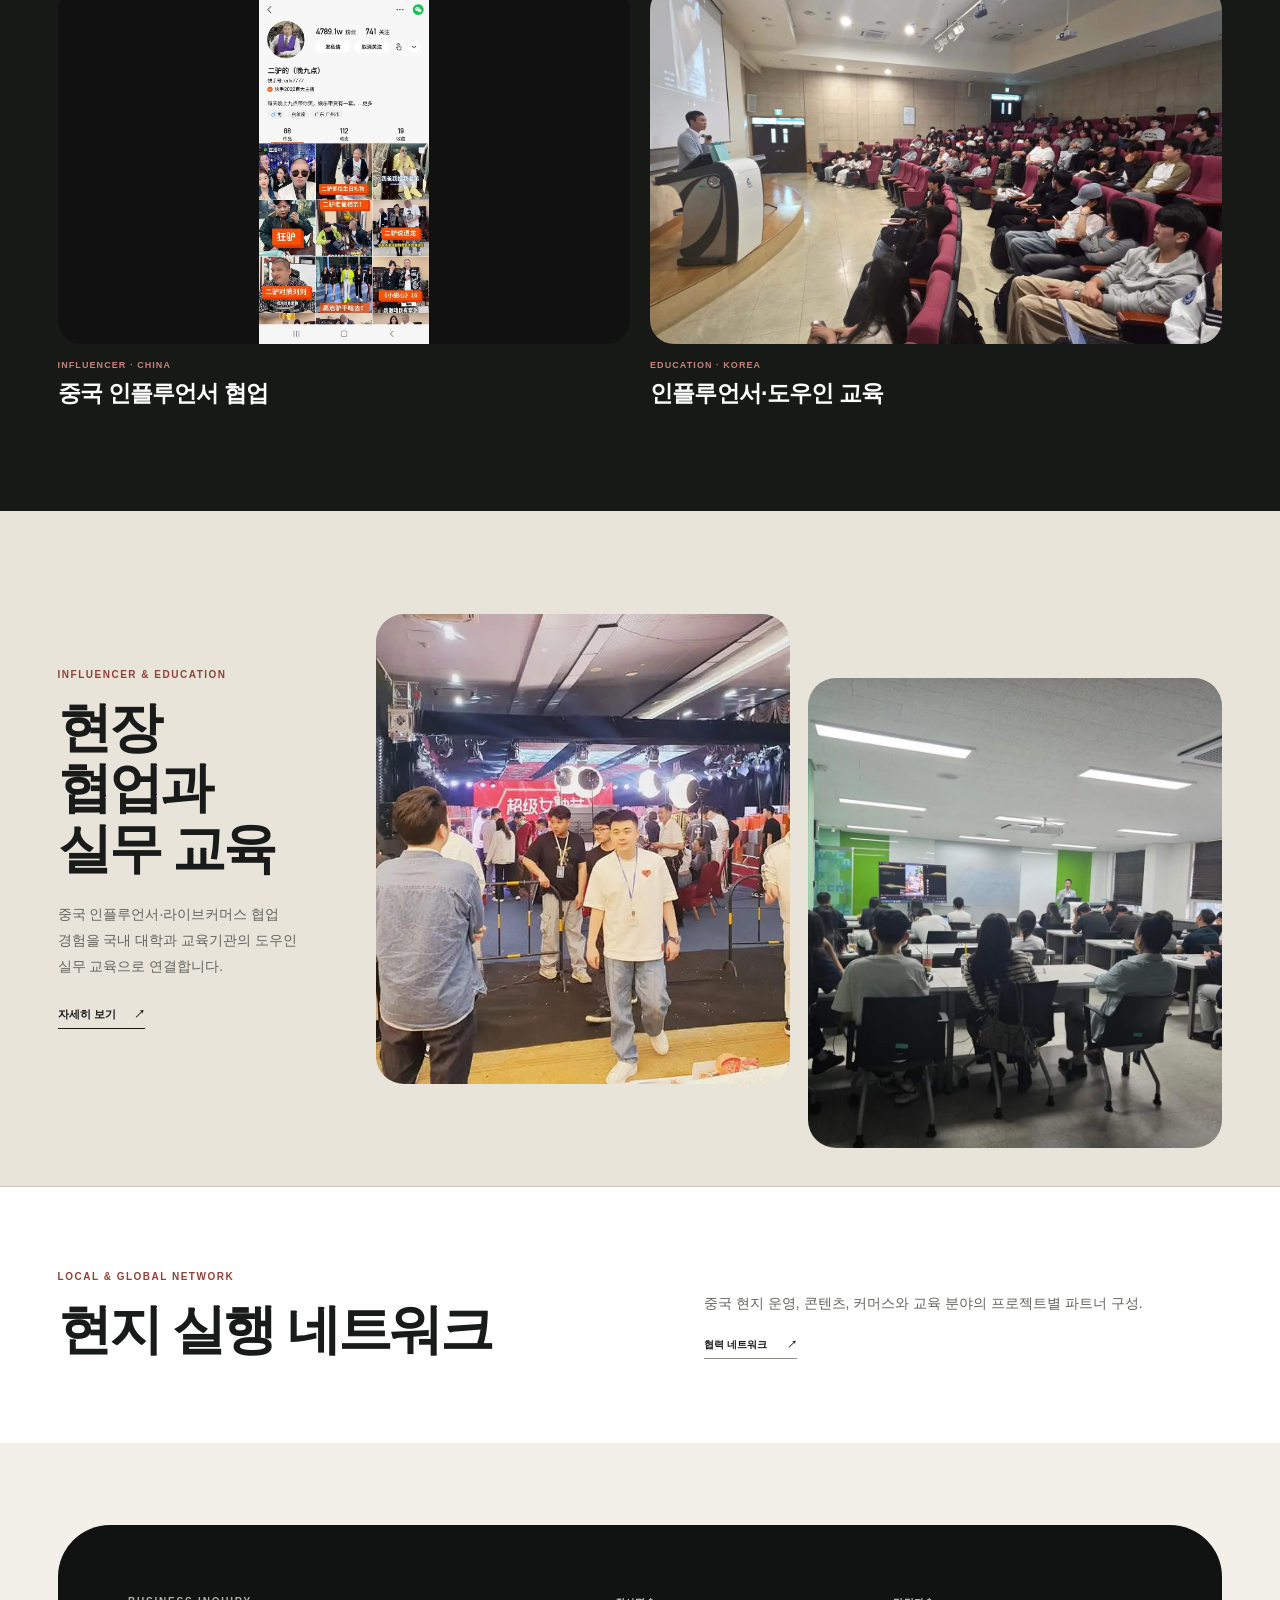
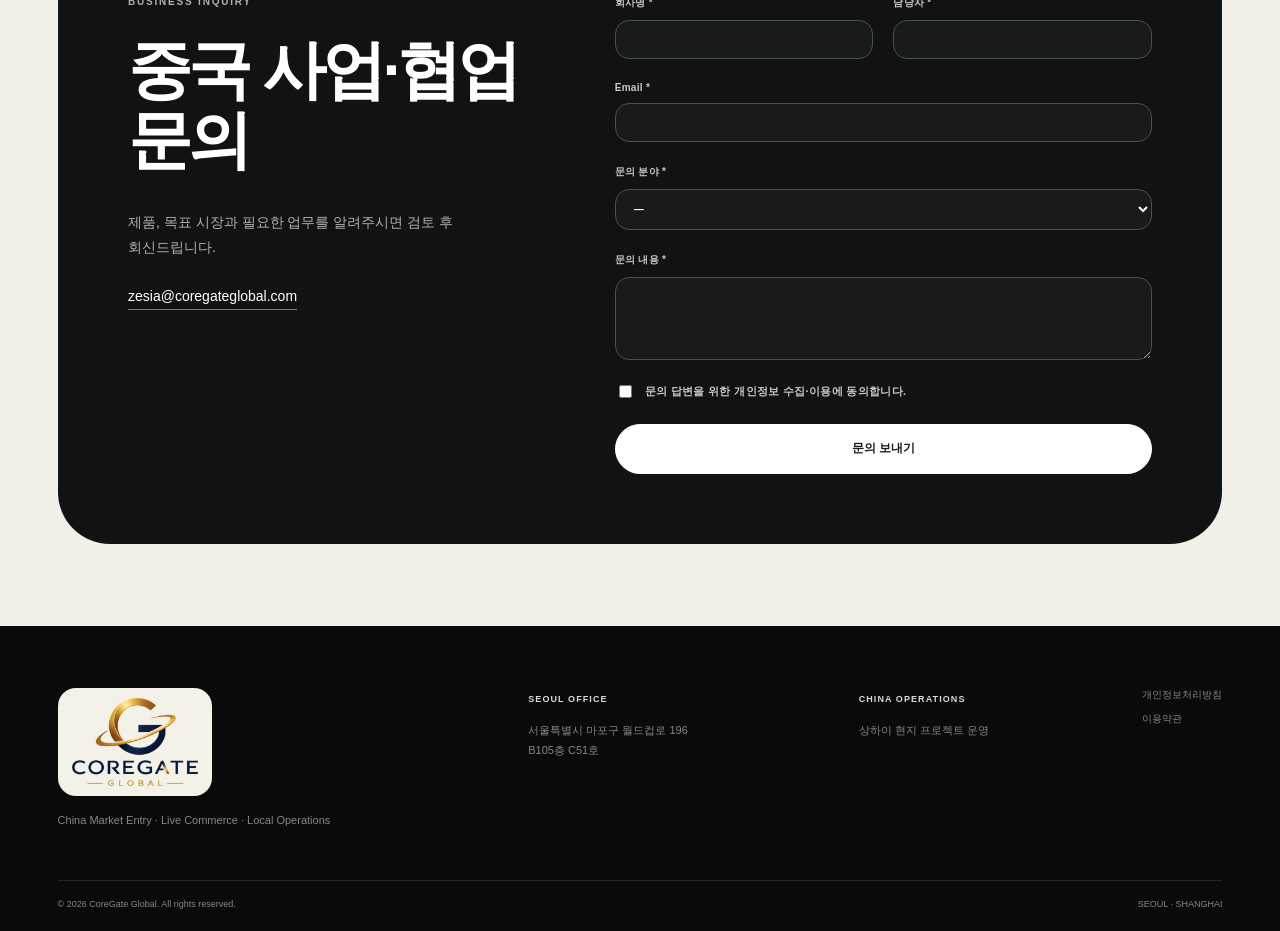
==== commit 5f080e8b: "Publish actual K-POP NEXT STAGE video-frame gallery and silent recap" ====
--- a/index.html
+++ b/index.html
@@ -11,7 +11,7 @@
   <meta property="og:description" content="한국 브랜드의 중국 시장 진입과 현지 운영을 연결합니다.">
   <meta property="og:type" content="website">
   <meta property="og:url" content="https://www.coregateglobal.com/">
-  <meta property="og:image" content="https://www.coregateglobal.com/assets/media/jiuguang-aerial.webp">
+  <meta property="og:image" content="https://www.coregateglobal.com/assets/media/nextstage-real-1.jpg">
   <link rel="icon" type="image/svg+xml" href="data:image/svg+xml,%3Csvg xmlns='http://www.w3.org/2000/svg' viewBox='0 0 64 64'%3E%3Crect width='64' height='64' rx='8' fill='%23191b1a'/%3E%3Cpath d='M43 20c-3-3-7-5-12-5-10 0-17 7-17 17s7 17 17 17c5 0 9-2 12-5V32H31' fill='none' stroke='%23f3f0e8' stroke-width='6'/%3E%3C/svg%3E">
   <link rel="stylesheet" href="assets/site.css">
   <link rel="stylesheet" href="assets/home-refined.css">
@@ -46,7 +46,7 @@
           <p><span class="lang-ko">시장 진입과 판매 운영부터 한중 문화 행사·브랜드 협업까지.<br>실제 프로젝트 수행 경험으로 한국과 중국의 현장을 연결합니다.</span><span class="lang-en">From market entry and sales operations to Korea–China cultural events and brand partnerships.<br>Connecting markets through real projects.</span><span class="lang-zh">从市场进入与销售运营，到中韩文化活动和品牌合作。<br>以实际项目经验连接两地市场。</span></p>
           <div class="home-actions"><a class="button button-dark" href="#contact"><span class="lang-ko">사업 문의</span><span class="lang-en">Contact</span><span class="lang-zh">业务咨询</span></a><a class="home-text-link" href="projects/"><span class="lang-ko">레퍼런스</span><span class="lang-en">References</span><span class="lang-zh">项目案例</span> ↗</a></div>
         </div>
-        <figure class="home-hero-image"><img src="assets/media/jiuguang-aerial.webp" alt="상하이 현지 프로젝트 공간 전경" fetchpriority="high"></figure>
+        <figure class="home-hero-image"><a href="projects/shanghai-kcontent-event.html" aria-label="2026 K-POP NEXT STAGE 상하이 행사 포트폴리오"><img src="assets/media/nextstage-real-1.jpg" alt="2026 K-POP NEXT STAGE 사용자 제공 행사 영상에서 추출한 실제 대표 프레임" fetchpriority="high"><figcaption>2026 SHANGHAI · K-POP NEXT STAGE</figcaption></a></figure>
       </div>
     </section>
 
@@ -74,7 +74,19 @@
         <div class="nextstage-side">
           <div class="nextstage-date">14<span>—</span>15 <small>NOV 2026 · SHANGHAI</small></div>
           <div class="nextstage-tags"><span>K-POP COMPETITION</span><span>EVENT OPERATIONS</span><span>BRAND ACTIVATION</span><span>CONTENT &amp; SOCIAL</span></div>
-          <p class="nextstage-photo-note"><span class="lang-ko">행사 현장 사진·영상 자료는 검수 후 순차 반영합니다. 현재 프로젝트 페이지의 기존 현장·기획 이미지는 구분하여 표기했습니다.</span><span class="lang-en">Event photos and footage will be added after review. Existing venue and concept visuals are clearly labeled.</span><span class="lang-zh">活动实拍影像将在审核后更新；现有场地与策划概念图已分别标明。</span></p>
+          <p class="nextstage-photo-note"><span class="lang-ko">미디어: 행사 제공 영상에서 추출한 대표 프레임 3장과 무음 스케치. 전체 원본 영상은 별도 업로드 대상입니다.</span><span class="lang-en">Media: Three original-video stills and a silent frame montage. Full source videos are not yet hosted.</span><span class="lang-zh">素材：来自实拍视频的三张截图与无声片段集锦。完整原视频尚未上线。</span></p>
+        </div>
+      </div>
+    </section>
+    <section class="nextstage-home-media" aria-labelledby="home-media-title">
+      <div class="shell">
+        <div class="nextstage-home-media-heading"><div><p>ON-SITE VIDEO FRAMES / NOVEMBER 2026</p><h2 id="home-media-title"><span class="lang-ko">실제 행사 영상으로 본<br>K-POP NEXT STAGE</span><span class="lang-en">K-POP NEXT STAGE<br>in original footage frames</span><span class="lang-zh">透过活动实拍视频截图<br>回顾K-POP NEXT STAGE</span></h2></div><a href="projects/shanghai-kcontent-event.html"><span class="lang-ko">전체 현장 기록</span><span class="lang-en">Explore the case</span><span class="lang-zh">查看项目记录</span> ↗</a></div>
+        <div class="nextstage-home-media-grid">
+          <figure class="nextstage-film"><video controls muted playsinline preload="metadata" poster="assets/media/nextstage-real-1.jpg" aria-label="K-POP NEXT STAGE 현장 영상 프레임으로 편집한 12초 무음 스케치"><source src="assets/media/nextstage-video-frame-recap.mp4" type="video/mp4"><a href="assets/media/nextstage-video-frame-recap.mp4">영상 보기</a></video><figcaption><span class="lang-ko">영상 프레임 스케치 · 12초 · 무음 (원본 영상의 실제 움직임이 아닌 사진 전환 편집)</span><span class="lang-en">12-second silent frame montage, not a full-footage cut</span><span class="lang-zh">12秒无声视频截图剪辑，非原片动态剪辑</span></figcaption></figure>
+          <div class="nextstage-still-tiles">
+            <figure><img src="assets/media/nextstage-real-2.jpg" loading="lazy" alt="K-POP NEXT STAGE 실제 행사 영상에서 추출한 프레임 두 번째"><figcaption>ORIGINAL VIDEO FRAME / 02</figcaption></figure>
+            <figure><img src="assets/media/nextstage-real-3.jpg" loading="lazy" alt="K-POP NEXT STAGE 실제 행사 영상에서 추출한 프레임 세 번째"><figcaption>ORIGINAL VIDEO FRAME / 03</figcaption></figure>
+          </div>
         </div>
       </div>
     </section>
@@ -83,7 +95,7 @@
         <div class="home-reference-head"><div><p>SELECTED REFERENCES</p><h2><span class="lang-ko">프로젝트 기록</span><span class="lang-en">Selected Work</span><span class="lang-zh">项目记录</span></h2></div><a href="projects/"><span class="lang-ko">전체 보기</span><span class="lang-en">View All</span><span class="lang-zh">查看全部</span> ↗</a></div>
         <div class="home-case-grid">
           <a class="home-case" href="projects/kotra-consumer-goods-plaza.html"><figure><img src="assets/media/kotra-china-entry-2026.webp" alt="KOTRA 한중 소비재 협력플라자 현장" loading="lazy"></figure><p>MARKET ENTRY · CHENGDU</p><h3><span class="lang-ko">한·중 소비재 협력플라자</span><span class="lang-en">Korea–China Consumer Goods Plaza</span><span class="lang-zh">中韩消费品合作广场</span></h3></a>
-          <a class="home-case" href="projects/shanghai-kcontent-event.html"><figure><img src="assets/media/jiuguang-plaza.webp" alt="2026 상하이 한풍제 행사 장소 사전 현장 자료" loading="lazy"></figure><p>K-POP NEXT STAGE · SHANGHAI · 2026.11</p><h3><span class="lang-ko">K-POP NEXT STAGE 상하이 한풍제</span><span class="lang-en">K-POP NEXT STAGE at Shanghai Hanpungje</span><span class="lang-zh">K-POP NEXT STAGE 上海韩风节</span></h3></a>
+          <a class="home-case" href="projects/shanghai-kcontent-event.html"><figure><img src="assets/media/nextstage-real-2.jpg" alt="2026 K-POP NEXT STAGE 업로드된 행사 영상에서 추출한 이미지" loading="lazy"></figure><p>K-POP NEXT STAGE · SHANGHAI · 2026.11</p><h3><span class="lang-ko">K-POP NEXT STAGE 상하이 한풍제</span><span class="lang-en">K-POP NEXT STAGE at Shanghai Hanpungje</span><span class="lang-zh">K-POP NEXT STAGE 上海韩风节</span></h3></a>
           <a class="home-case" href="projects/china-influencer-collaboration.html"><figure class="contain"><img src="assets/media/china-influencer-channel.webp" alt="중국 인플루언서 채널 협업 기록" loading="lazy"></figure><p>INFLUENCER · CHINA</p><h3><span class="lang-ko">중국 인플루언서 협업</span><span class="lang-en">China Influencer Collaboration</span><span class="lang-zh">中国达人合作</span></h3></a>
           <a class="home-case" href="projects/influencer-douyin-education.html"><figure><img src="assets/media/creator-education-auditorium.webp" alt="국내 도우인 실무 교육 현장" loading="lazy"></figure><p>EDUCATION · KOREA</p><h3><span class="lang-ko">인플루언서·도우인 교육</span><span class="lang-en">Influencer &amp; Douyin Education</span><span class="lang-zh">达人与抖音教育</span></h3></a>
         </div>
--- a/assets/home-refined.css
+++ b/assets/home-refined.css
@@ -73,3 +73,20 @@
   .home-network { padding: 68px 0; }
   .home-network-grid { grid-template-columns: 1fr; gap: 28px; }
 }
+
+/* 2026 K-POP NEXT STAGE portfolio highlight */
+.home-nextstage { background:#e9e5da; padding:clamp(70px,8vw,112px) 0; border-top:1px solid #d3cfc5; }
+.nextstage-grid {display:grid;grid-template-columns:minmax(0,1.45fr) minmax(240px,.55fr);gap:clamp(40px,7vw,100px);align-items:end;}
+.nextstage-kicker {color:#a04e42;font-size:10px;font-weight:850;letter-spacing:.17em;}
+.nextstage-label {font-size:clamp(45px,7vw,95px);line-height:.93;font-weight:850;letter-spacing:-.065em;margin:26px 0 0;max-width:900px;}
+.nextstage-heading h2 {margin:36px 0 0;font-size:clamp(28px,3.2vw,45px);letter-spacing:-.045em;line-height:1.2;}
+.nextstage-description {max-width:740px;margin-top:24px;color:#565b54;font-size:14px;line-height:1.85;}
+.nextstage-link {margin-top:32px;display:inline-flex;align-items:center;gap:24px;border-bottom:1px solid #292c27;padding-bottom:9px;font-size:12px;font-weight:800;}
+.nextstage-side {border-top:1px solid #a3a397;padding-top:18px;}
+.nextstage-date {font-size:clamp(48px,6vw,80px);font-weight:800;line-height:1;letter-spacing:-.06em;}
+.nextstage-date > span {padding:0 5px;font-size:.5em;color:#a04e42;}
+.nextstage-date small {display:block;margin-top:12px;letter-spacing:.15em;font-size:11px;font-weight:750;}
+.nextstage-tags {display:flex;flex-wrap:wrap;gap:8px;margin-top:32px;}
+.nextstage-tags span {border:1px solid #aaa99e;border-radius:100px;padding:8px 11px;font-size:9px;letter-spacing:.055em;font-weight:800;}
+.nextstage-photo-note {font-size:11px;line-height:1.7;margin-top:24px;color:#75786f;}
+@media(max-width:760px){.nextstage-grid{grid-template-columns:1fr;gap:38px}.nextstage-label{font-size:52px}.nextstage-heading h2{margin-top:24px}.nextstage-date{font-size:62px}.home-nextstage{padding:68px 0}}
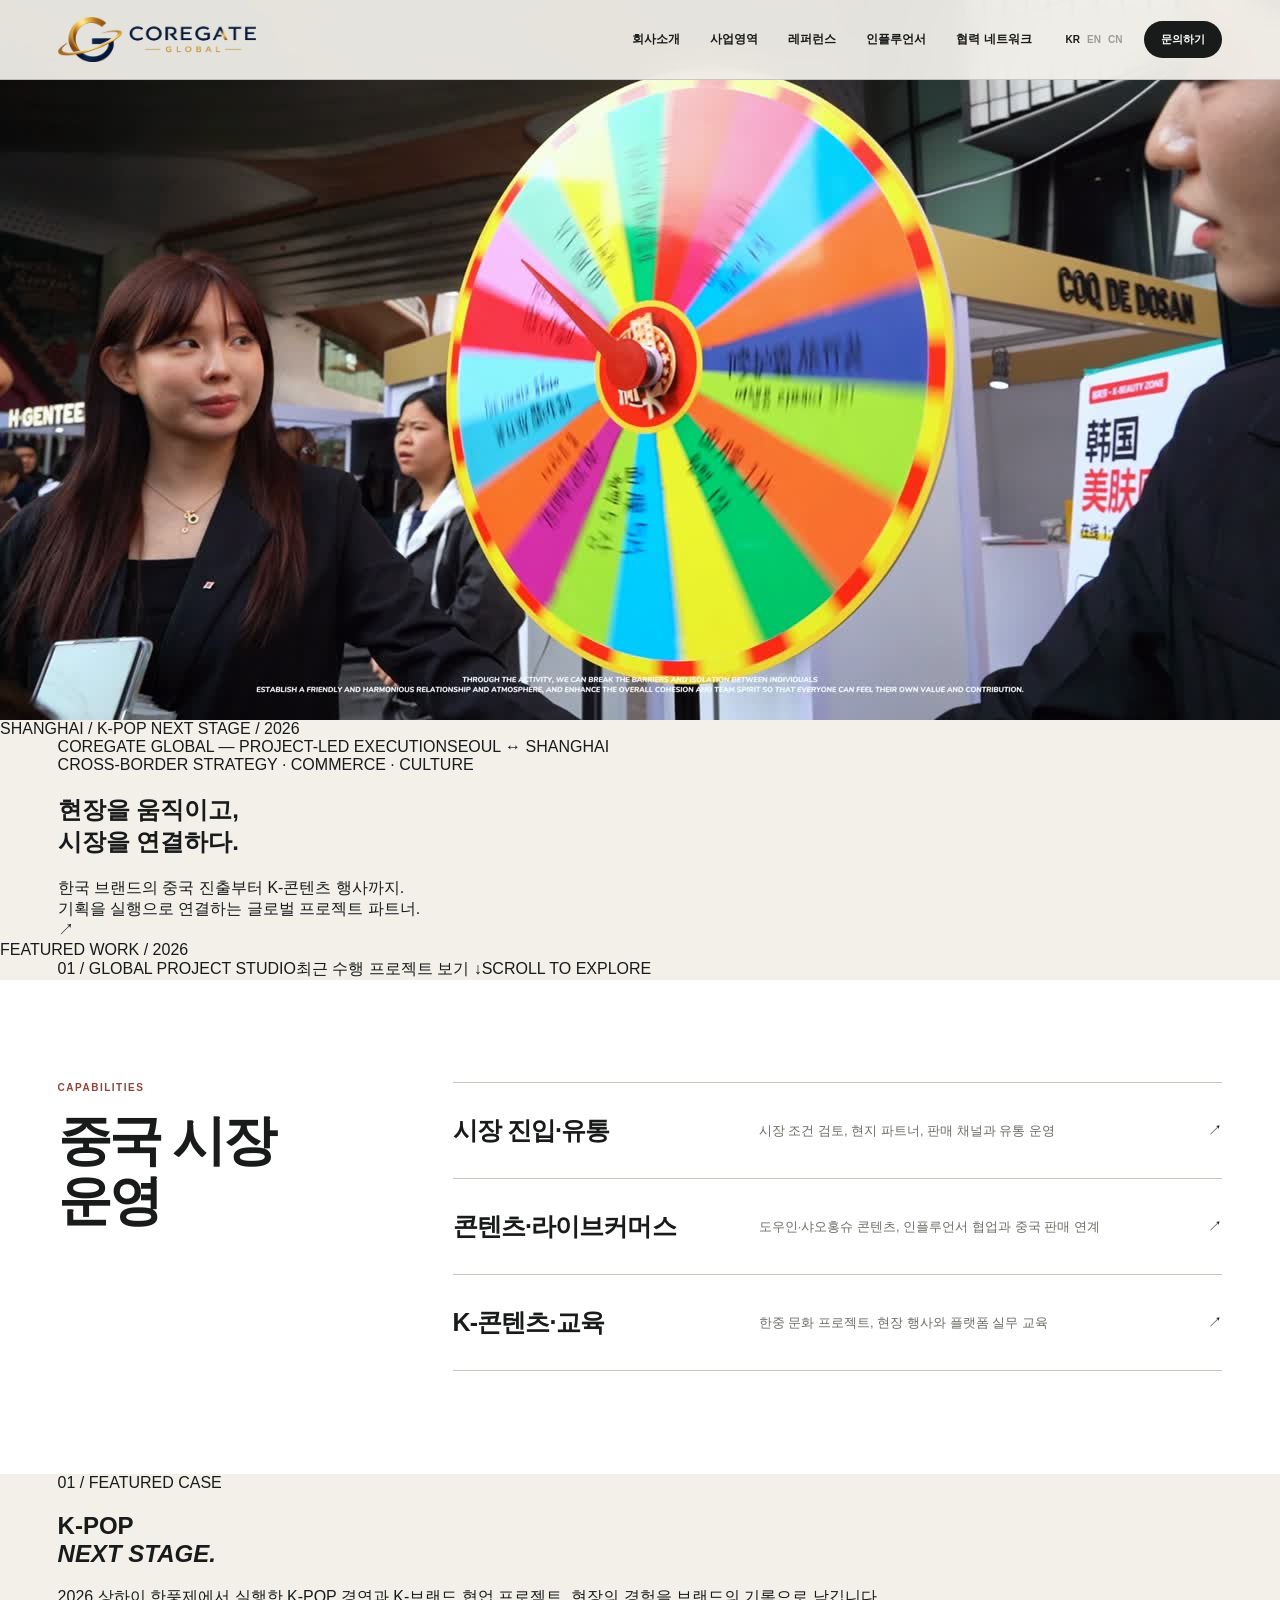
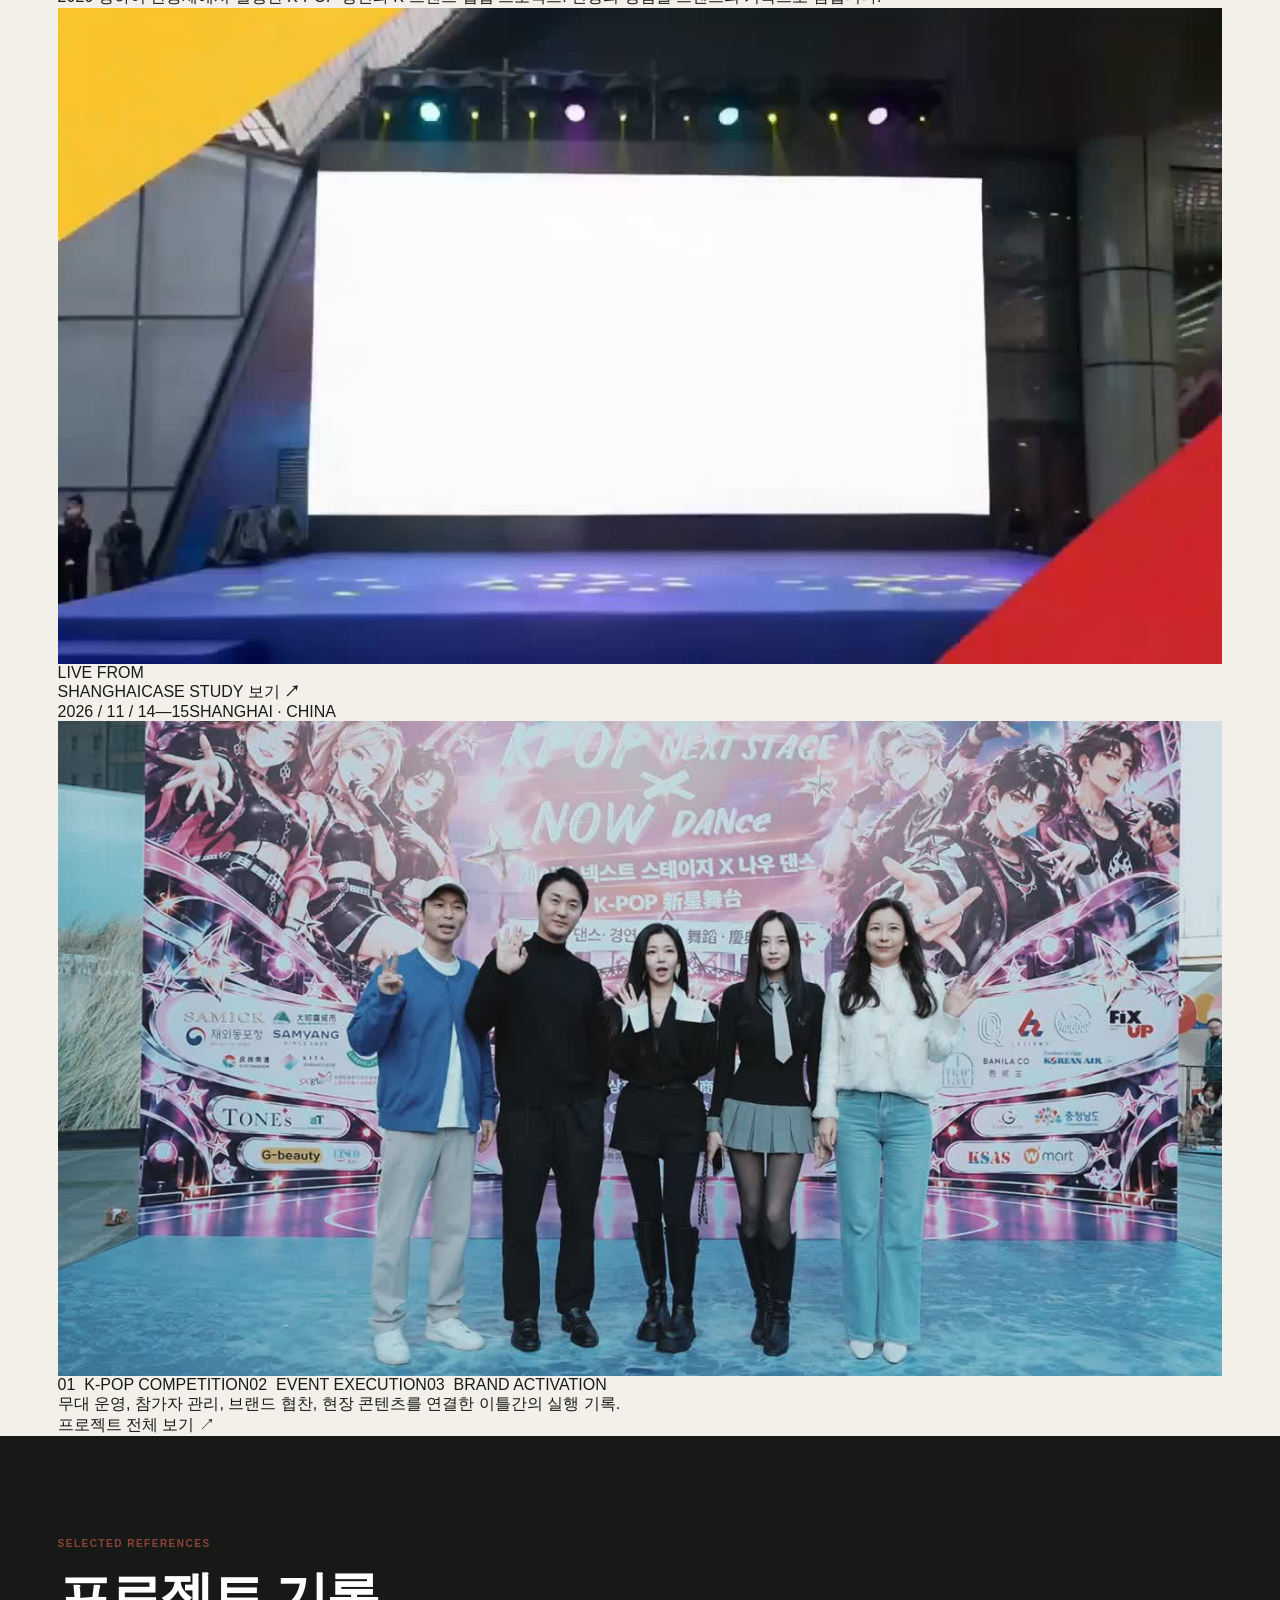
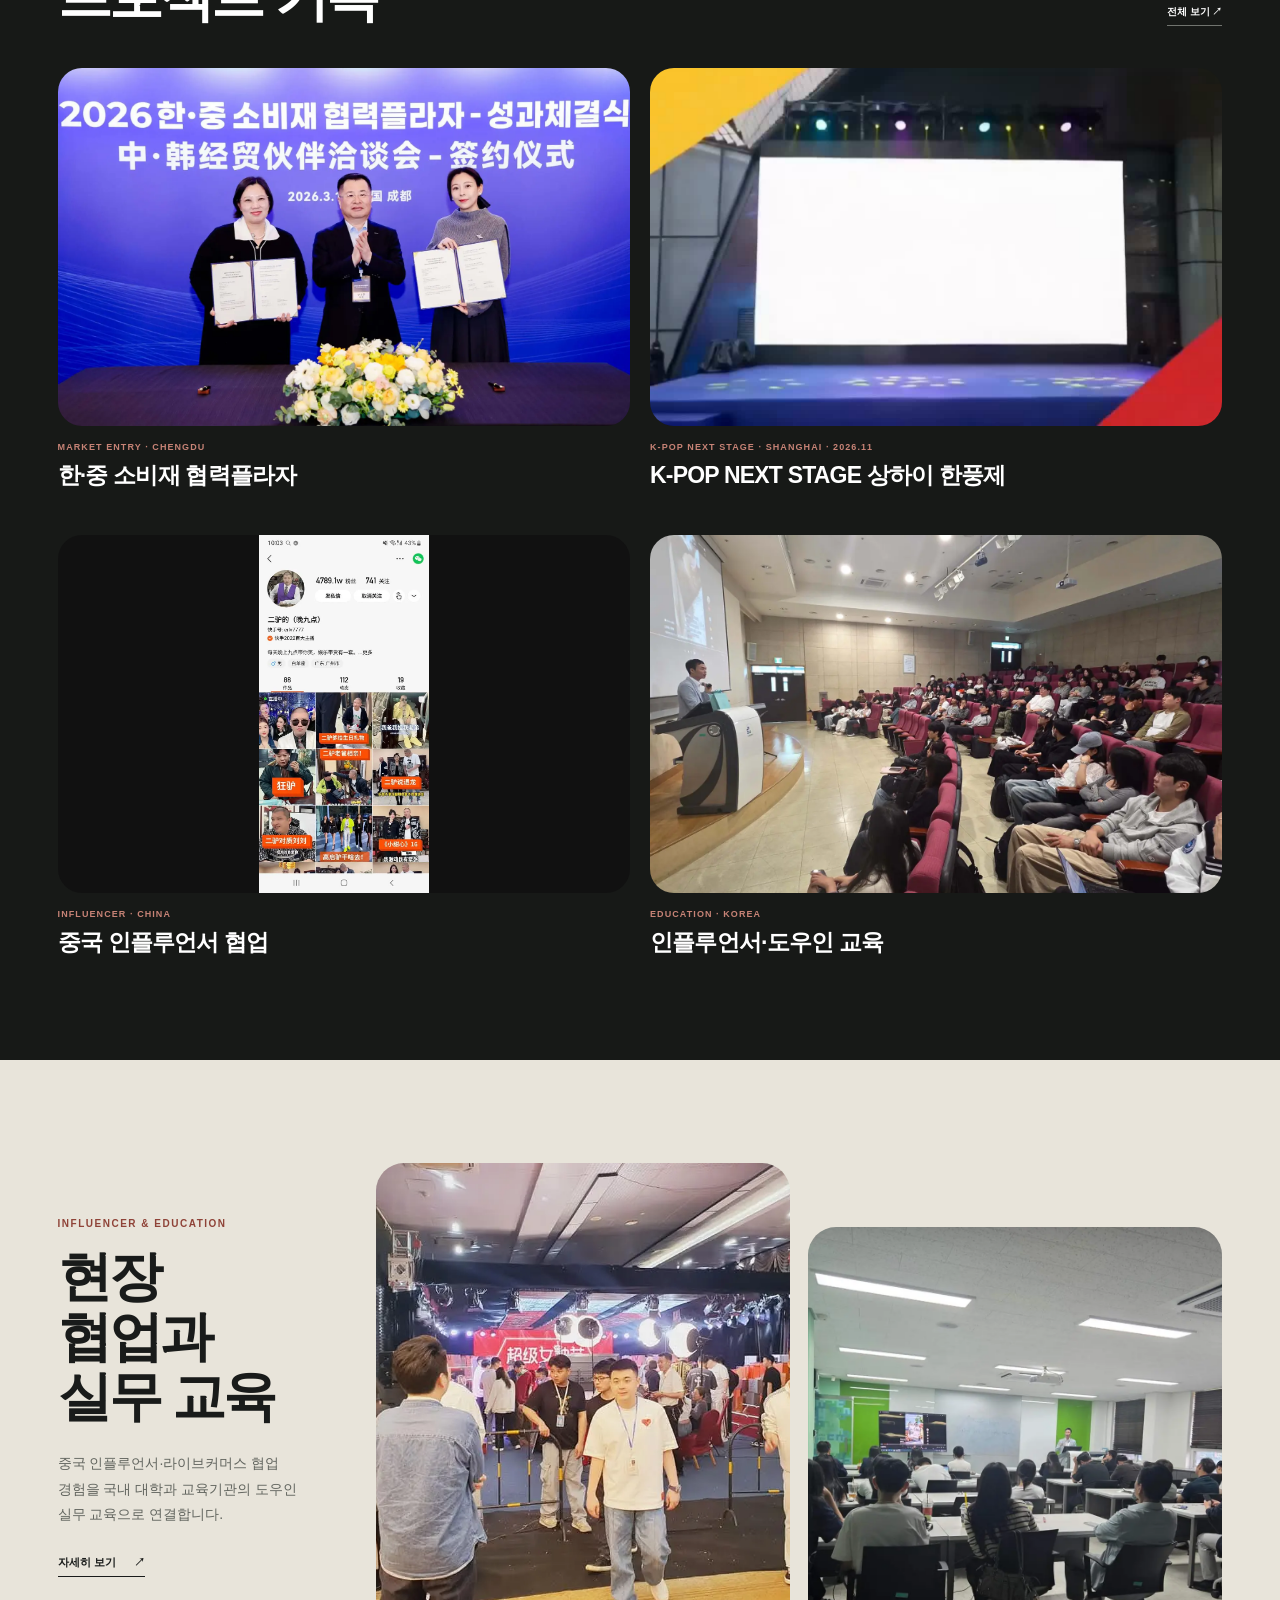
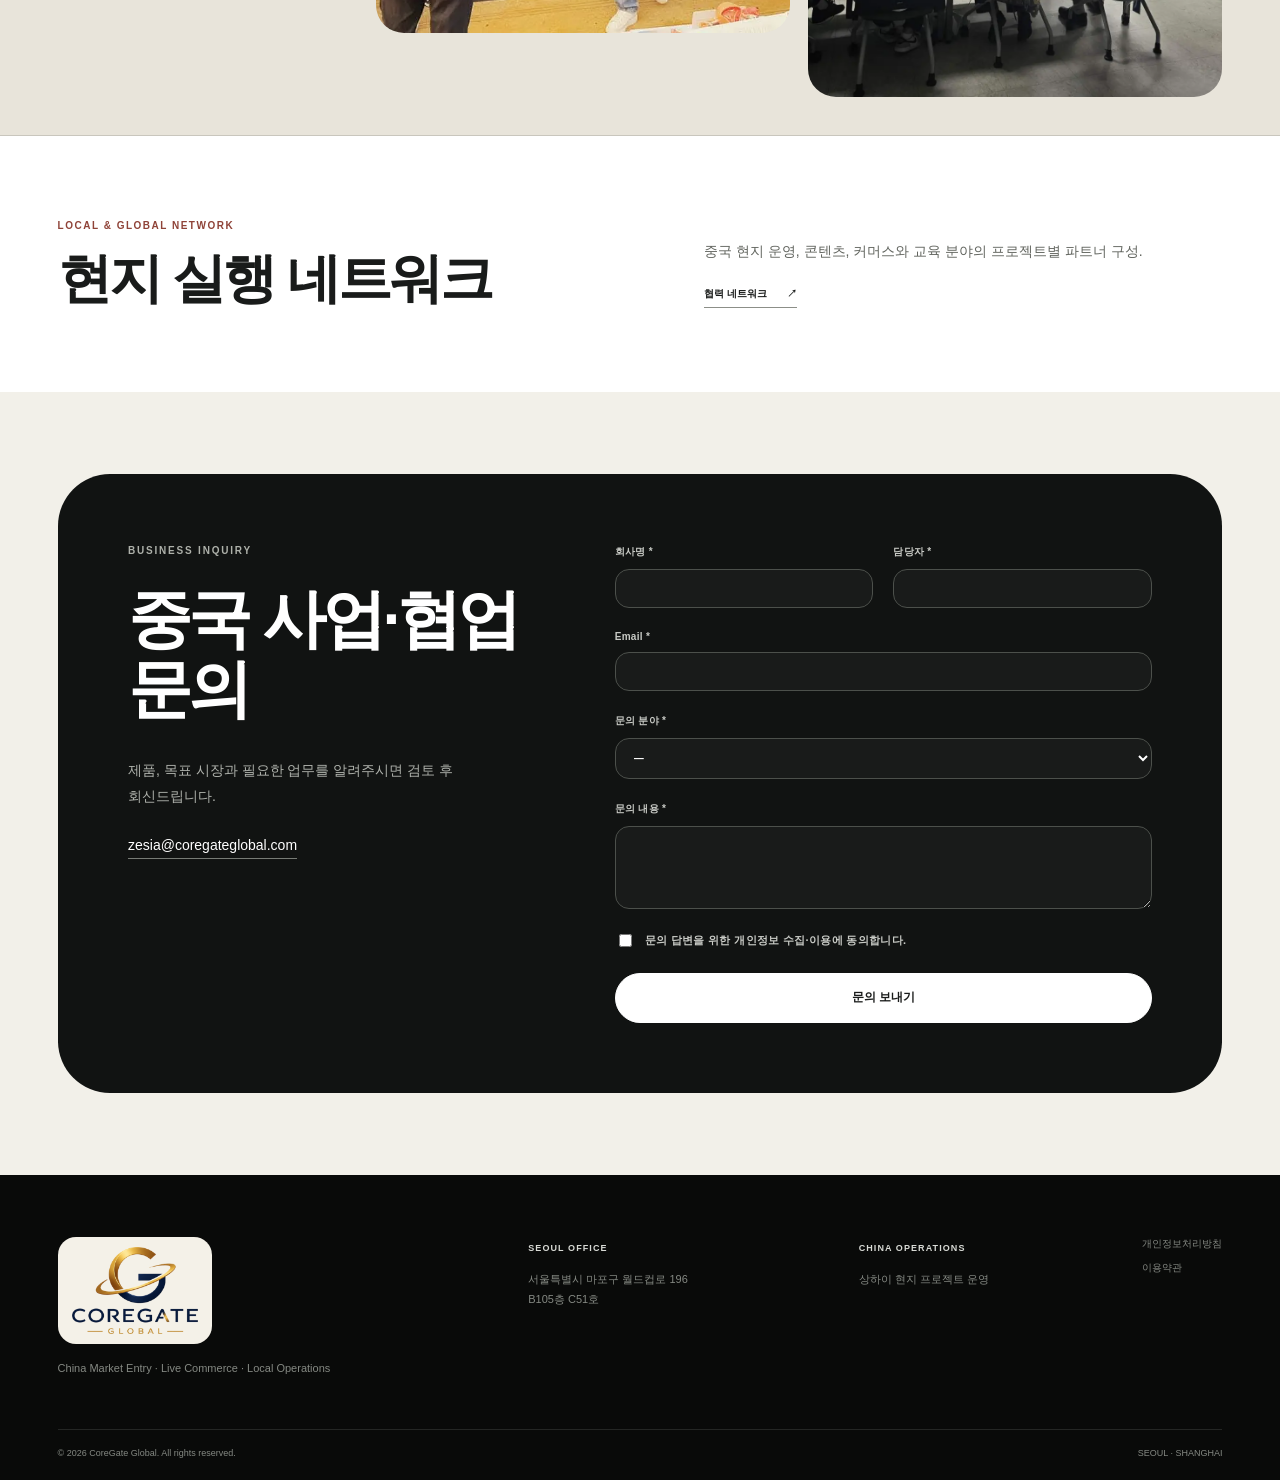
==== commit b4ab857a: "Redesign CoreGate Global homepage and NEXT STAGE project as editorial portfolio" ====
--- a/index.html
+++ b/index.html
@@ -5,9 +5,9 @@
   <meta name="viewport" content="width=device-width,initial-scale=1">
   <meta name="description" content="코어게이트글로벌은 중국 시장 진출·유통·라이브커머스와 K-POP NEXT STAGE 같은 한중 K-콘텐츠 행사를 기획·운영합니다. 2026 상하이 한풍제 실행 사례를 확인하세요.">
   <meta name="theme-color" content="#f4f2ec">
-  <title>CoreGate Global | China Market Operations</title>
+  <title>CoreGate Global | Cross-border Projects &amp; K-Content</title>
   <link rel="canonical" href="https://www.coregateglobal.com/">
-  <meta property="og:title" content="CoreGate Global | 중국 시장 진입과 현지 운영">
+  <meta property="og:title" content="CoreGate Global | Market, Content &amp; Execution">
   <meta property="og:description" content="한국 브랜드의 중국 시장 진입과 현지 운영을 연결합니다.">
   <meta property="og:type" content="website">
   <meta property="og:url" content="https://www.coregateglobal.com/">
@@ -15,9 +15,10 @@
   <link rel="icon" type="image/svg+xml" href="data:image/svg+xml,%3Csvg xmlns='http://www.w3.org/2000/svg' viewBox='0 0 64 64'%3E%3Crect width='64' height='64' rx='8' fill='%23191b1a'/%3E%3Cpath d='M43 20c-3-3-7-5-12-5-10 0-17 7-17 17s7 17 17 17c5 0 9-2 12-5V32H31' fill='none' stroke='%23f3f0e8' stroke-width='6'/%3E%3C/svg%3E">
   <link rel="stylesheet" href="assets/site.css">
   <link rel="stylesheet" href="assets/home-refined.css">
+  <link rel="stylesheet" href="assets/editorial-2026.css?v=3">
   <script type="application/ld+json">{"@context":"https://schema.org","@type":"Organization","name":"CoreGate Global","url":"https://www.coregateglobal.com/","logo":"https://www.coregateglobal.com/assets/media/coregate-global-logo.png","email":"zesia@coregateglobal.com","address":{"@type":"PostalAddress","streetAddress":"월드컵로 196 B105층 C51호","addressLocality":"마포구","addressRegion":"서울특별시","addressCountry":"KR"},"areaServed":["KR","CN"]}</script>
 </head>
-<body>
+<body class="design-2026 editorial-home">
   <a class="skip" href="#content">본문 바로가기</a>
   <header class="site-header">
     <div class="shell nav-row">
@@ -38,17 +39,22 @@
   </header>
 
   <main id="content">
-    <section class="home-hero" id="top">
-      <div class="shell home-hero-grid">
-        <div class="home-hero-copy">
-          <p class="home-eyebrow">CHINA OPERATIONS · K-CONTENT PROJECTS</p>
-          <h1><span class="lang-ko">한국 브랜드와<br>K-콘텐츠의 중국 현장 실행</span><span class="lang-en">China execution for<br>K-brands &amp; K-content.</span><span class="lang-zh">韩国品牌与K-内容<br>中国本地落地执行</span></h1>
-          <p><span class="lang-ko">시장 진입과 판매 운영부터 한중 문화 행사·브랜드 협업까지.<br>실제 프로젝트 수행 경험으로 한국과 중국의 현장을 연결합니다.</span><span class="lang-en">From market entry and sales operations to Korea–China cultural events and brand partnerships.<br>Connecting markets through real projects.</span><span class="lang-zh">从市场进入与销售运营，到中韩文化活动和品牌合作。<br>以实际项目经验连接两地市场。</span></p>
-          <div class="home-actions"><a class="button button-dark" href="#contact"><span class="lang-ko">사업 문의</span><span class="lang-en">Contact</span><span class="lang-zh">业务咨询</span></a><a class="home-text-link" href="projects/"><span class="lang-ko">레퍼런스</span><span class="lang-en">References</span><span class="lang-zh">项目案例</span> ↗</a></div>
-        </div>
-        <figure class="home-hero-image"><a href="projects/shanghai-kcontent-event.html" aria-label="2026 K-POP NEXT STAGE 상하이 행사 포트폴리오"><img src="assets/media/nextstage-real-1.jpg" alt="2026 K-POP NEXT STAGE 사용자 제공 행사 영상에서 추출한 실제 대표 프레임" fetchpriority="high"><figcaption>2026 SHANGHAI · K-POP NEXT STAGE</figcaption></a></figure>
+    <section class="editorial-hero" id="top" aria-labelledby="ed-home-title">
+  <div class="ed-hero-frame">
+    <div class="ed-hero-visual"><img src="assets/media/nextstage-real-1.jpg" alt="2026 상하이 한풍제 K-POP NEXT STAGE 실제 행사 영상에서 추출한 이미지" fetchpriority="high"><div class="ed-hero-image-label">SHANGHAI / K-POP NEXT STAGE / 2026</div></div>
+    <div class="ed-hero-gradient"></div>
+    <div class="shell ed-hero-inner">
+      <div class="ed-hero-top"><span>COREGATE GLOBAL — PROJECT-LED EXECUTION</span><span>SEOUL <b>↔</b> SHANGHAI</span></div>
+      <div class="ed-hero-body"><p class="ed-overline"><i></i> CROSS-BORDER STRATEGY · COMMERCE · CULTURE</p>
+        <h1 id="ed-home-title"><span class="lang-ko">현장을 움직이고,<br>시장을 연결하다.</span><span class="lang-en">We make projects<br>move across borders.</span><span class="lang-zh">让项目落地，<br>让市场相连。</span></h1>
+        <div class="ed-hero-foot"><p><span class="lang-ko">한국 브랜드의 중국 진출부터 K-콘텐츠 행사까지.<br>기획을 실행으로 연결하는 글로벌 프로젝트 파트너.</span><span class="lang-en">From China market entry to K-content events.<br>Bridging strategy and on-the-ground delivery.</span><span class="lang-zh">从韩国品牌进入中国市场，到K-内容活动。<br>将策略转化为现场执行。</span></p>
+          <a class="ed-circle-arrow" href="projects/shanghai-kcontent-event.html" aria-label="K-POP NEXT STAGE 프로젝트 보기">↗</a></div>
       </div>
-    </section>
+    </div>
+    <div class="ed-hero-side">FEATURED WORK / 2026</div>
+  </div>
+  <div class="shell ed-hero-bottom"><span>01 / GLOBAL PROJECT STUDIO</span><a href="#featured-2026"><span class="lang-ko">최근 수행 프로젝트 보기</span><span class="lang-en">Explore latest project</span><span class="lang-zh">查看最新项目</span> <b>↓</b></a><span>SCROLL TO EXPLORE</span></div>
+</section>
 
     <section class="home-section home-services">
       <div class="shell home-section-grid">
@@ -62,34 +68,21 @@
     </section>
 
 
-    <section class="home-nextstage" aria-labelledby="nextstage-home-title">
-      <div class="shell nextstage-grid">
-        <div class="nextstage-heading">
-          <p class="nextstage-kicker">FEATURED PROJECT / COMPLETED 2026.11</p>
-          <p class="nextstage-label">K-POP NEXT STAGE</p>
-          <h2 id="nextstage-home-title"><span class="lang-ko">상하이에서 실행한<br>K-콘텐츠와 브랜드의 만남</span><span class="lang-en">K-content meets<br>brand experience in Shanghai.</span><span class="lang-zh">在上海连接<br>K-内容与品牌体验</span></h2>
-          <p class="nextstage-description"><span class="lang-ko">2026년 11월 14~15일 상하이 한풍제에서 K-POP 경연 프로그램과 한국 브랜드 현장 협업을 진행했습니다. 참가자 운영, 무대·포토존 구성, 협찬 제품 배포와 후속 SNS 연계까지 하나의 프로젝트로 연결했습니다.</span><span class="lang-en">At Shanghai Hanpungje on November 14–15, 2026, we delivered a K-POP competition program and on-site Korean brand collaboration, linking participants, stage operations, photo zones and follow-up social content.</span><span class="lang-zh">2026年11月14日至15日，项目在上海韩风节现场开展K-POP竞演与韩国品牌合作，衔接参赛运营、舞台、打卡区、赞助产品发放及后续社交内容。</span></p>
-          <a class="nextstage-link" href="projects/shanghai-kcontent-event.html"><span class="lang-ko">행사 수행 사례 보기</span><span class="lang-en">Explore the completed case</span><span class="lang-zh">查看已执行项目</span><span aria-hidden="true">↗</span></a>
-        </div>
-        <div class="nextstage-side">
-          <div class="nextstage-date">14<span>—</span>15 <small>NOV 2026 · SHANGHAI</small></div>
-          <div class="nextstage-tags"><span>K-POP COMPETITION</span><span>EVENT OPERATIONS</span><span>BRAND ACTIVATION</span><span>CONTENT &amp; SOCIAL</span></div>
-          <p class="nextstage-photo-note"><span class="lang-ko">미디어: 행사 제공 영상에서 추출한 대표 프레임 3장과 무음 스케치. 전체 원본 영상은 별도 업로드 대상입니다.</span><span class="lang-en">Media: Three original-video stills and a silent frame montage. Full source videos are not yet hosted.</span><span class="lang-zh">素材：来自实拍视频的三张截图与无声片段集锦。完整原视频尚未上线。</span></p>
-        </div>
+<section class="ed-feature" id="featured-2026" aria-labelledby="ed-feature-title">
+  <div class="shell">
+    <div class="ed-section-head"><div><span class="ed-serial">01 / FEATURED CASE</span><h2 id="ed-feature-title">K-POP<br><em>NEXT STAGE.</em></h2></div>
+      <p><span class="lang-ko">2026 상하이 한풍제에서 실행한 K-POP 경연과 K-브랜드 협업 프로젝트. 현장의 경험을 브랜드의 기록으로 남깁니다.</span><span class="lang-en">A K-POP competition and K-brand collaboration delivered at Shanghai Hanpungje 2026.</span><span class="lang-zh">2026上海韩风节K-POP竞演与韩国品牌合作项目。</span></p>
+    </div>
+    <div class="ed-feature-media">
+      <a href="projects/shanghai-kcontent-event.html" class="ed-feature-primary"><img src="assets/media/nextstage-real-2.jpg" alt="K-POP NEXT STAGE 실제 영상 캡처 두 번째" loading="lazy"><span class="ed-feature-overprint">LIVE FROM<br>SHANGHAI</span><span class="ed-feature-link"><span class="lang-ko">CASE STUDY 보기</span><span class="lang-en">VIEW CASE STUDY</span><span class="lang-zh">查看项目</span> <b>↗</b></span></a>
+      <div class="ed-feature-aside"><div class="ed-feature-aside-top"><span>2026 / 11 / 14—15</span><span>SHANGHAI · CHINA</span></div>
+        <img src="assets/media/nextstage-real-3.jpg" alt="K-POP NEXT STAGE 실제 영상 캡처 세 번째" loading="lazy">
+        <div class="ed-feature-facts"><span>01&nbsp; K-POP COMPETITION</span><span>02&nbsp; EVENT EXECUTION</span><span>03&nbsp; BRAND ACTIVATION</span></div>
       </div>
-    </section>
-    <section class="nextstage-home-media" aria-labelledby="home-media-title">
-      <div class="shell">
-        <div class="nextstage-home-media-heading"><div><p>ON-SITE VIDEO FRAMES / NOVEMBER 2026</p><h2 id="home-media-title"><span class="lang-ko">실제 행사 영상으로 본<br>K-POP NEXT STAGE</span><span class="lang-en">K-POP NEXT STAGE<br>in original footage frames</span><span class="lang-zh">透过活动实拍视频截图<br>回顾K-POP NEXT STAGE</span></h2></div><a href="projects/shanghai-kcontent-event.html"><span class="lang-ko">전체 현장 기록</span><span class="lang-en">Explore the case</span><span class="lang-zh">查看项目记录</span> ↗</a></div>
-        <div class="nextstage-home-media-grid">
-          <figure class="nextstage-film"><video controls muted playsinline preload="metadata" poster="assets/media/nextstage-real-1.jpg" aria-label="K-POP NEXT STAGE 현장 영상 프레임으로 편집한 12초 무음 스케치"><source src="assets/media/nextstage-video-frame-recap.mp4" type="video/mp4"><a href="assets/media/nextstage-video-frame-recap.mp4">영상 보기</a></video><figcaption><span class="lang-ko">영상 프레임 스케치 · 12초 · 무음 (원본 영상의 실제 움직임이 아닌 사진 전환 편집)</span><span class="lang-en">12-second silent frame montage, not a full-footage cut</span><span class="lang-zh">12秒无声视频截图剪辑，非原片动态剪辑</span></figcaption></figure>
-          <div class="nextstage-still-tiles">
-            <figure><img src="assets/media/nextstage-real-2.jpg" loading="lazy" alt="K-POP NEXT STAGE 실제 행사 영상에서 추출한 프레임 두 번째"><figcaption>ORIGINAL VIDEO FRAME / 02</figcaption></figure>
-            <figure><img src="assets/media/nextstage-real-3.jpg" loading="lazy" alt="K-POP NEXT STAGE 실제 행사 영상에서 추출한 프레임 세 번째"><figcaption>ORIGINAL VIDEO FRAME / 03</figcaption></figure>
-          </div>
-        </div>
-      </div>
-    </section>
+    </div>
+    <div class="ed-feature-bottom"><p><span class="lang-ko">무대 운영, 참가자 관리, 브랜드 협찬, 현장 콘텐츠를 연결한 이틀간의 실행 기록.</span><span class="lang-en">Two days of on-site execution across performance, talent operations, brand activations and media.</span><span class="lang-zh">两天的现场执行，连接演出、选手管理、品牌合作与影像记录。</span></p><a href="projects/shanghai-kcontent-event.html"><span class="lang-ko">프로젝트 전체 보기</span><span class="lang-en">FULL PROJECT</span><span class="lang-zh">完整项目</span> <span>↗</span></a></div>
+  </div>
+</section>
     <section class="home-section home-references">
       <div class="shell">
         <div class="home-reference-head"><div><p>SELECTED REFERENCES</p><h2><span class="lang-ko">프로젝트 기록</span><span class="lang-en">Selected Work</span><span class="lang-zh">项目记录</span></h2></div><a href="projects/"><span class="lang-ko">전체 보기</span><span class="lang-en">View All</span><span class="lang-zh">查看全部</span> ↗</a></div>
--- a/assets/home-refined.css
+++ b/assets/home-refined.css
@@ -90,3 +90,21 @@
 .nextstage-tags span {border:1px solid #aaa99e;border-radius:100px;padding:8px 11px;font-size:9px;letter-spacing:.055em;font-weight:800;}
 .nextstage-photo-note {font-size:11px;line-height:1.7;margin-top:24px;color:#75786f;}
 @media(max-width:760px){.nextstage-grid{grid-template-columns:1fr;gap:38px}.nextstage-label{font-size:52px}.nextstage-heading h2{margin-top:24px}.nextstage-date{font-size:62px}.home-nextstage{padding:68px 0}}
+
+/* K-POP NEXT STAGE: authenticated footage frame recap and gallery */
+.home-hero-image {position:relative;}
+.home-hero-image a {display:block;width:100%;height:100%;position:relative;}
+.home-hero-image figcaption {position:absolute;left:22px;bottom:22px;border-radius:100px;background:rgba(19,19,19,.74);color:#fff;padding:10px 14px;font-size:10px;font-weight:800;letter-spacing:.08em;}
+.nextstage-home-media {background:#111411;color:#f6f2e8;padding:clamp(72px,8vw,110px) 0;}
+.nextstage-home-media-heading {display:flex;align-items:end;justify-content:space-between;gap:28px;margin-bottom:34px;}
+.nextstage-home-media-heading p {font-size:10px;letter-spacing:.16em;color:#d28e7e;font-weight:800;}
+.nextstage-home-media-heading h2 {font-size:clamp(30px,3.5vw,50px);line-height:1.15;letter-spacing:-.05em;margin:16px 0 0;}
+.nextstage-home-media-heading > a {font-size:11px;font-weight:800;border-bottom:1px solid #8a8e83;padding-bottom:7px;white-space:nowrap;}
+.nextstage-home-media-grid {display:grid;grid-template-columns:minmax(0,1.7fr) minmax(240px,.8fr);gap:16px;}
+.nextstage-film video {width:100%;aspect-ratio:16/9;background:#050505;border-radius:18px;display:block;object-fit:cover;}
+.nextstage-film figcaption {margin-top:13px;color:#bcbeb9;font-size:11px;line-height:1.6;}
+.nextstage-still-tiles {display:grid;gap:16px;grid-template-rows:1fr 1fr;}
+.nextstage-still-tiles figure {position:relative;min-height:0;overflow:hidden;border-radius:18px;background:#242824;}
+.nextstage-still-tiles img {width:100%;height:100%;object-fit:cover;}
+.nextstage-still-tiles figcaption {position:absolute;left:14px;bottom:12px;color:white;font-weight:800;font-size:9px;letter-spacing:.1em;text-shadow:0 1px 6px #000;}
+@media(max-width:760px){.nextstage-home-media-heading {align-items:start;flex-direction:column}.nextstage-home-media-grid {grid-template-columns:1fr}.nextstage-still-tiles {grid-template-columns:1fr 1fr;grid-template-rows:none}.nextstage-still-tiles figure{aspect-ratio:4/3}.home-hero-image figcaption {font-size:8px;left:12px;bottom:12px}}
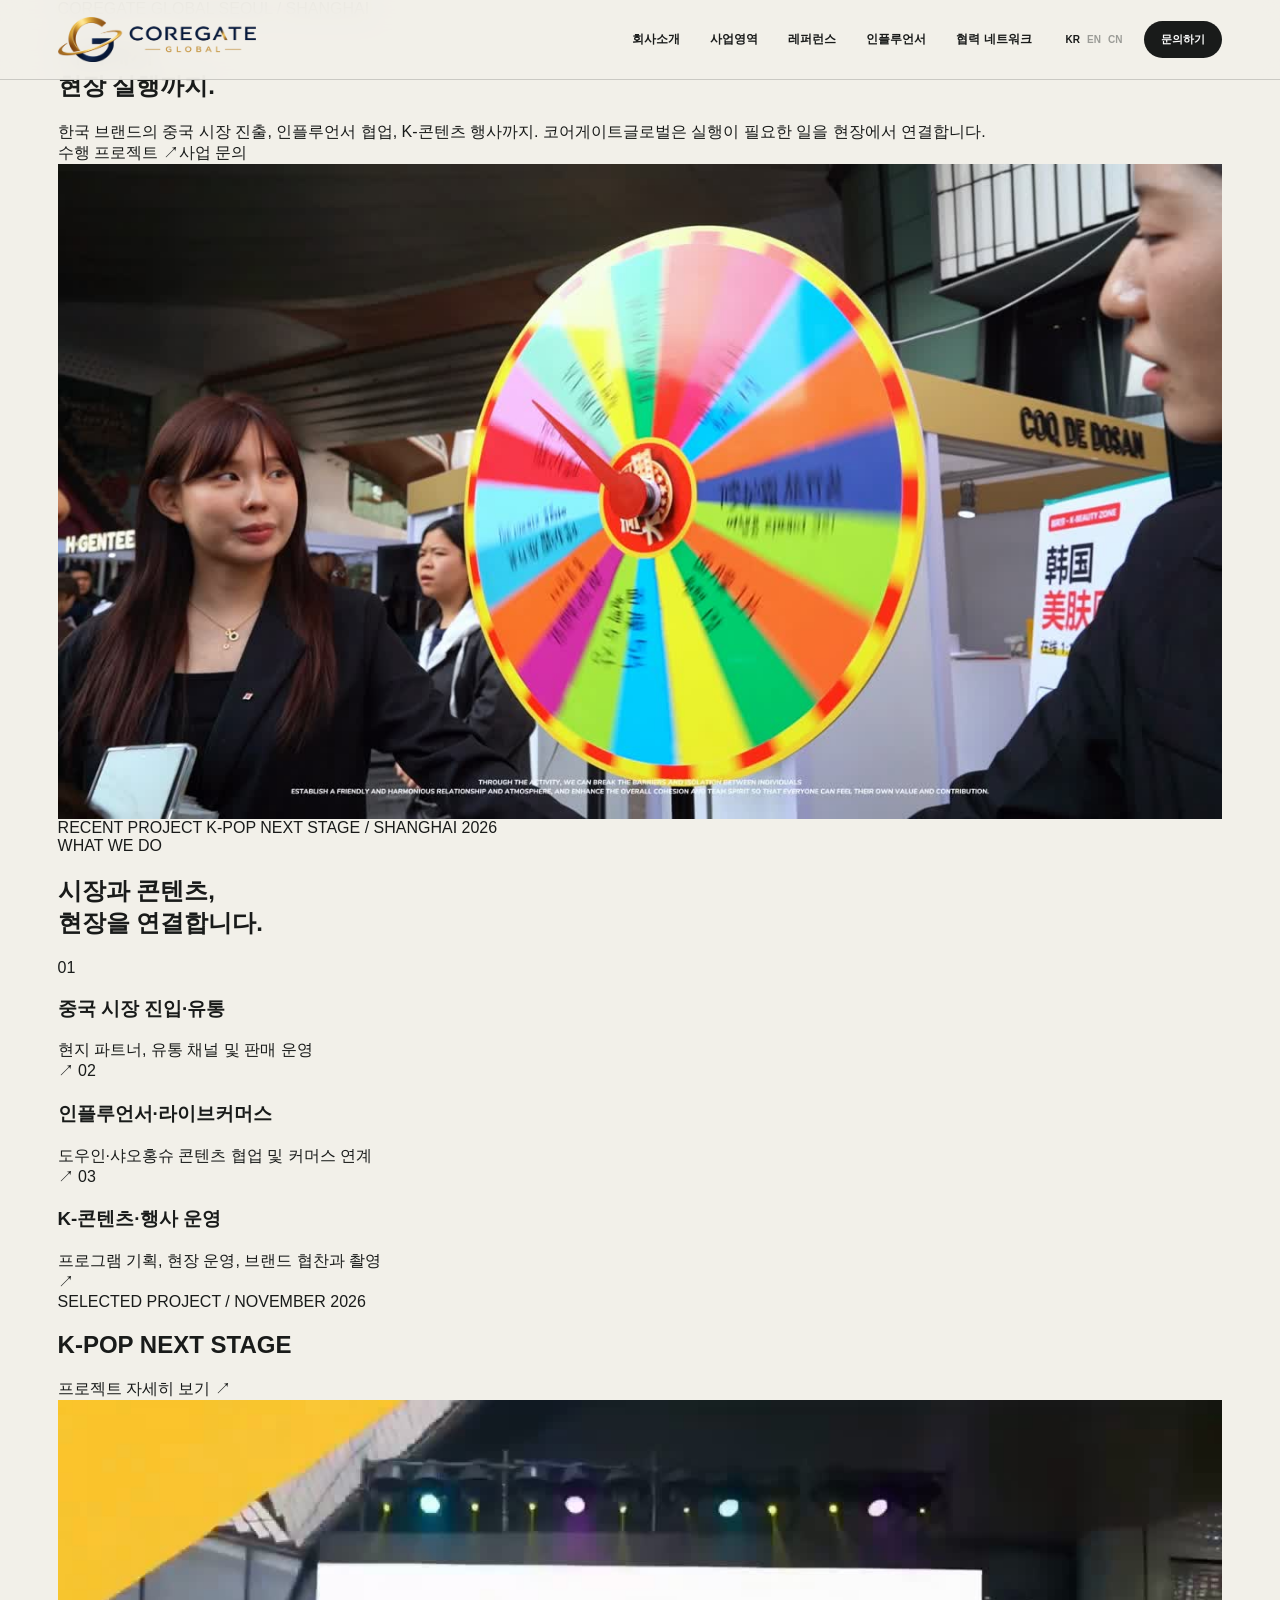
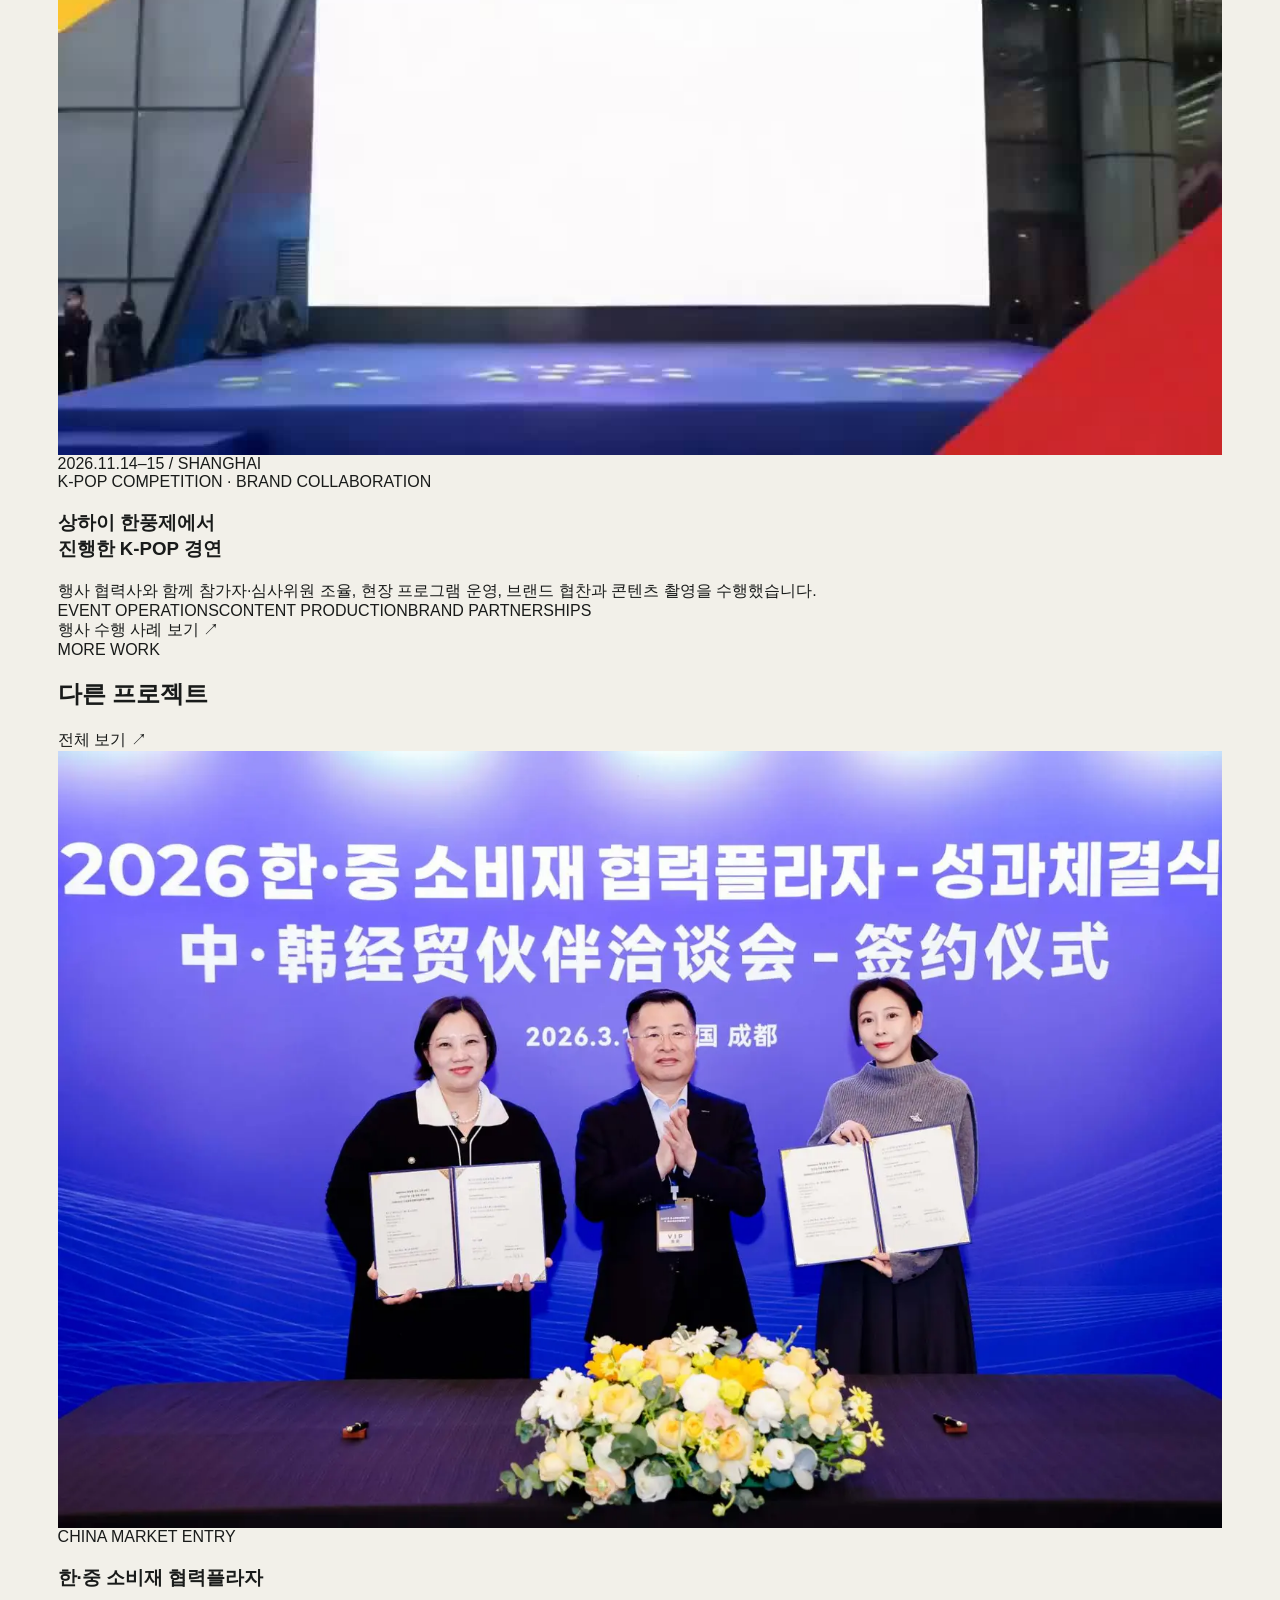
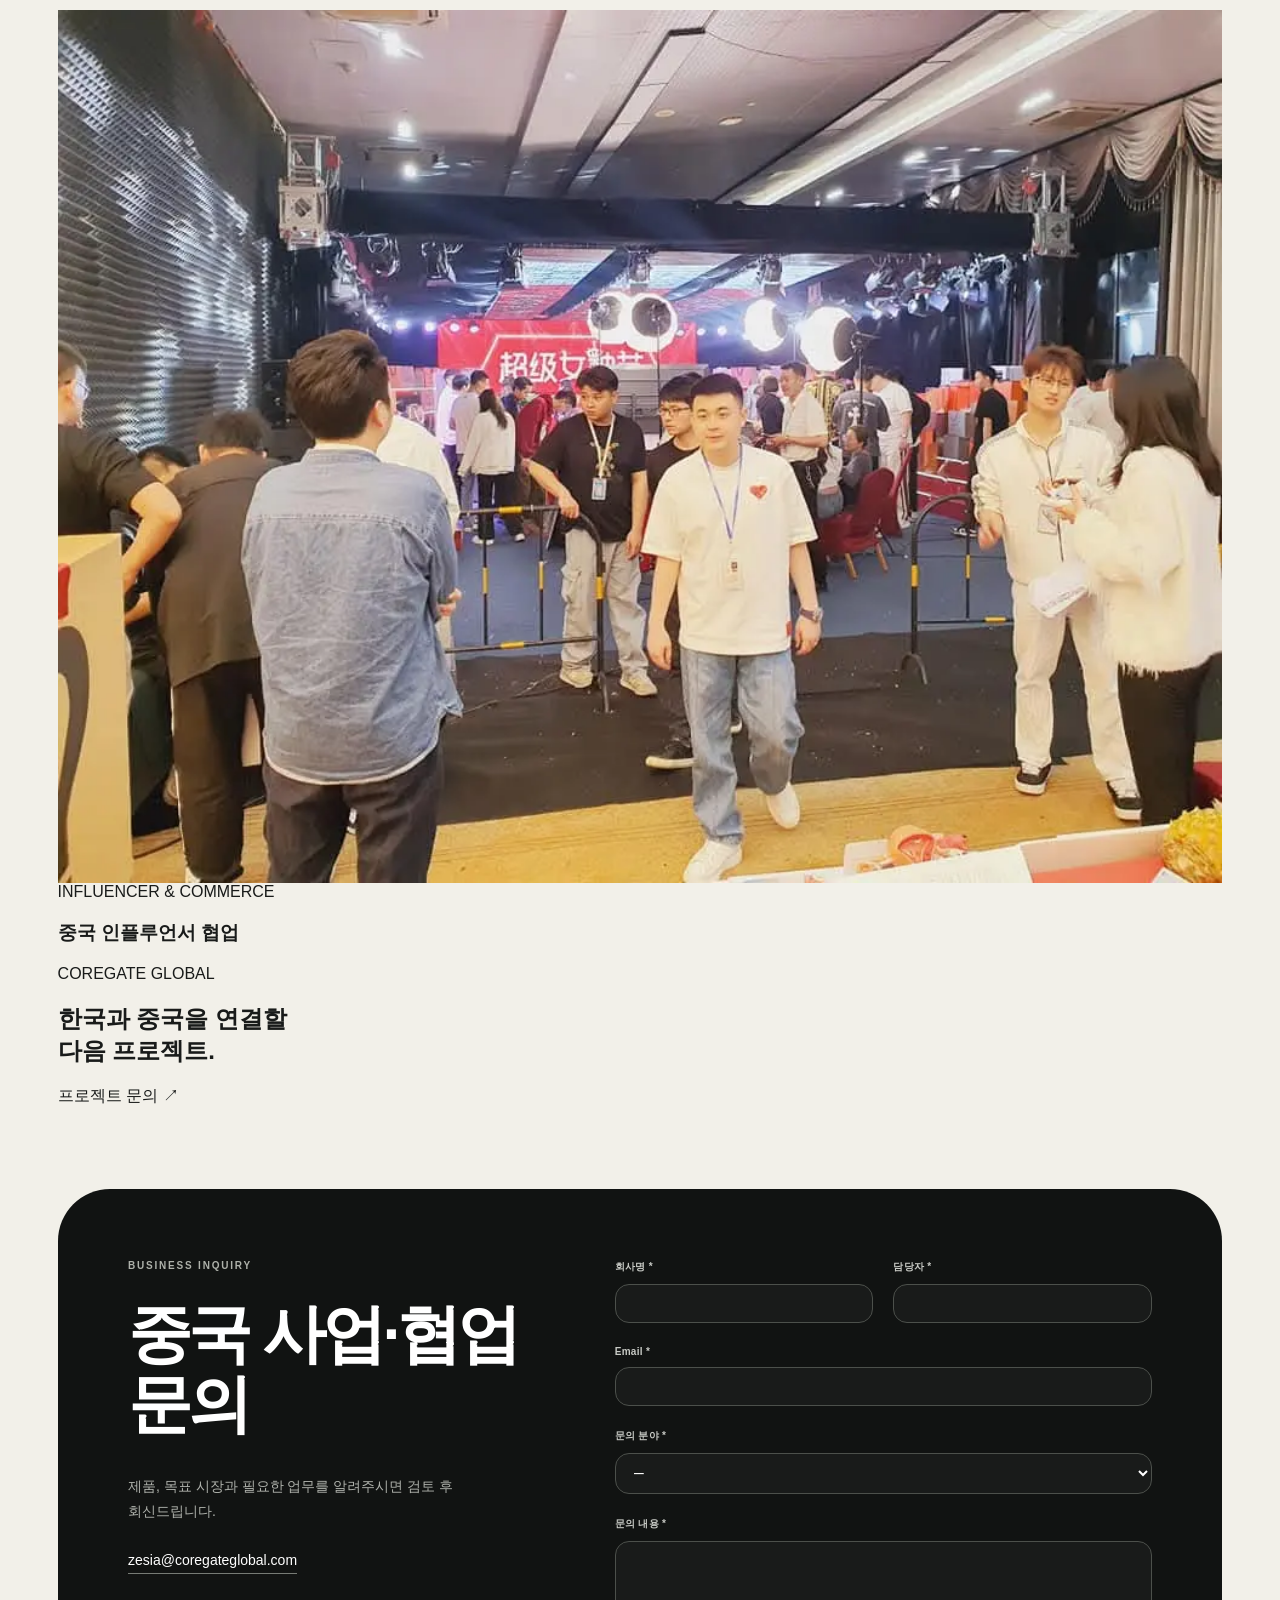
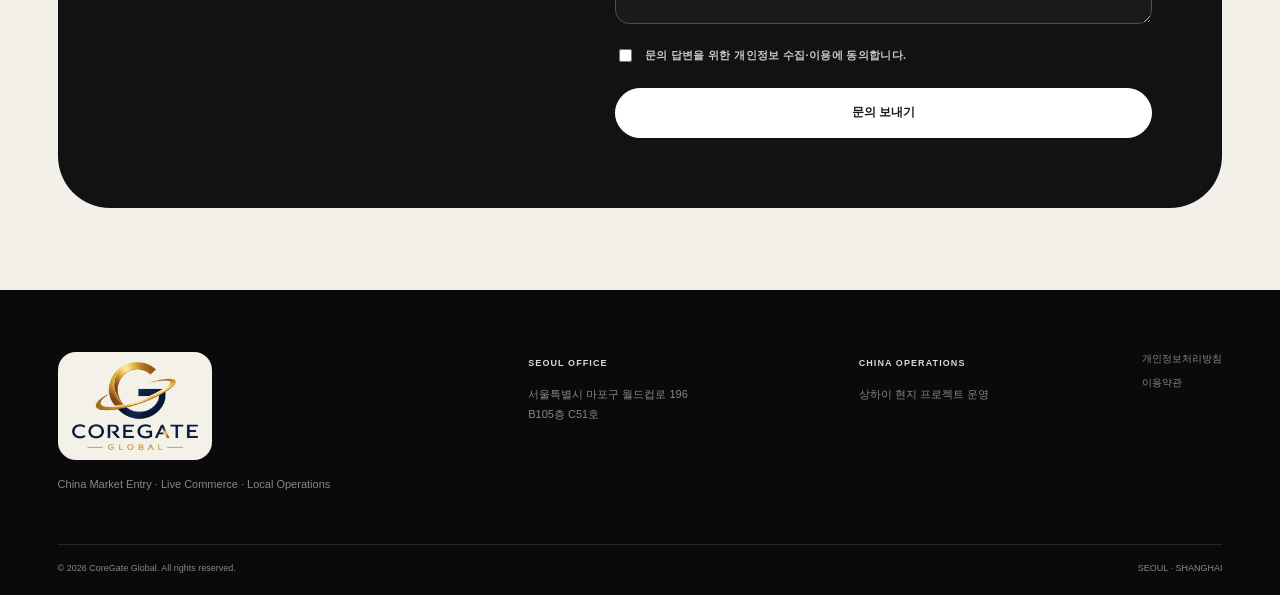
==== commit 29a2ae50: "Rebuild home page as photography-led professional corporate portfolio" ====
--- a/index.html
+++ b/index.html
@@ -5,7 +5,7 @@
   <meta name="viewport" content="width=device-width,initial-scale=1">
   <meta name="description" content="코어게이트글로벌은 중국 시장 진출·유통·라이브커머스와 K-POP NEXT STAGE 같은 한중 K-콘텐츠 행사를 기획·운영합니다. 2026 상하이 한풍제 실행 사례를 확인하세요.">
   <meta name="theme-color" content="#f4f2ec">
-  <title>CoreGate Global | Cross-border Projects &amp; K-Content</title>
+  <title>CoreGate Global | 중국 시장 운영과 K-콘텐츠 프로젝트</title>
   <link rel="canonical" href="https://www.coregateglobal.com/">
   <meta property="og:title" content="CoreGate Global | Market, Content &amp; Execution">
   <meta property="og:description" content="한국 브랜드의 중국 시장 진입과 현지 운영을 연결합니다.">
@@ -15,10 +15,10 @@
   <link rel="icon" type="image/svg+xml" href="data:image/svg+xml,%3Csvg xmlns='http://www.w3.org/2000/svg' viewBox='0 0 64 64'%3E%3Crect width='64' height='64' rx='8' fill='%23191b1a'/%3E%3Cpath d='M43 20c-3-3-7-5-12-5-10 0-17 7-17 17s7 17 17 17c5 0 9-2 12-5V32H31' fill='none' stroke='%23f3f0e8' stroke-width='6'/%3E%3C/svg%3E">
   <link rel="stylesheet" href="assets/site.css">
   <link rel="stylesheet" href="assets/home-refined.css">
-  <link rel="stylesheet" href="assets/editorial-2026.css?v=3">
+  <link rel="stylesheet" href="assets/editorial-2026.css?v=5">
   <script type="application/ld+json">{"@context":"https://schema.org","@type":"Organization","name":"CoreGate Global","url":"https://www.coregateglobal.com/","logo":"https://www.coregateglobal.com/assets/media/coregate-global-logo.png","email":"zesia@coregateglobal.com","address":{"@type":"PostalAddress","streetAddress":"월드컵로 196 B105층 C51호","addressLocality":"마포구","addressRegion":"서울특별시","addressCountry":"KR"},"areaServed":["KR","CN"]}</script>
 </head>
-<body class="design-2026 editorial-home">
+<body class="cg27 cg27-home-page">
   <a class="skip" href="#content">본문 바로가기</a>
   <header class="site-header">
     <div class="shell nav-row">
@@ -39,75 +39,29 @@
   </header>
 
   <main id="content">
-    <section class="editorial-hero" id="top" aria-labelledby="ed-home-title">
-  <div class="ed-hero-frame">
-    <div class="ed-hero-visual"><img src="assets/media/nextstage-real-1.jpg" alt="2026 상하이 한풍제 K-POP NEXT STAGE 실제 행사 영상에서 추출한 이미지" fetchpriority="high"><div class="ed-hero-image-label">SHANGHAI / K-POP NEXT STAGE / 2026</div></div>
-    <div class="ed-hero-gradient"></div>
-    <div class="shell ed-hero-inner">
-      <div class="ed-hero-top"><span>COREGATE GLOBAL — PROJECT-LED EXECUTION</span><span>SEOUL <b>↔</b> SHANGHAI</span></div>
-      <div class="ed-hero-body"><p class="ed-overline"><i></i> CROSS-BORDER STRATEGY · COMMERCE · CULTURE</p>
-        <h1 id="ed-home-title"><span class="lang-ko">현장을 움직이고,<br>시장을 연결하다.</span><span class="lang-en">We make projects<br>move across borders.</span><span class="lang-zh">让项目落地，<br>让市场相连。</span></h1>
-        <div class="ed-hero-foot"><p><span class="lang-ko">한국 브랜드의 중국 진출부터 K-콘텐츠 행사까지.<br>기획을 실행으로 연결하는 글로벌 프로젝트 파트너.</span><span class="lang-en">From China market entry to K-content events.<br>Bridging strategy and on-the-ground delivery.</span><span class="lang-zh">从韩国品牌进入中国市场，到K-内容活动。<br>将策略转化为现场执行。</span></p>
-          <a class="ed-circle-arrow" href="projects/shanghai-kcontent-event.html" aria-label="K-POP NEXT STAGE 프로젝트 보기">↗</a></div>
-      </div>
-    </div>
-    <div class="ed-hero-side">FEATURED WORK / 2026</div>
-  </div>
-  <div class="shell ed-hero-bottom"><span>01 / GLOBAL PROJECT STUDIO</span><a href="#featured-2026"><span class="lang-ko">최근 수행 프로젝트 보기</span><span class="lang-en">Explore latest project</span><span class="lang-zh">查看最新项目</span> <b>↓</b></a><span>SCROLL TO EXPLORE</span></div>
-</section>
-
-    <section class="home-section home-services">
-      <div class="shell home-section-grid">
-        <div class="home-section-title"><p>CAPABILITIES</p><h2><span class="lang-ko">중국 시장 운영</span><span class="lang-en">China Market Operations</span><span class="lang-zh">中国市场运营</span></h2></div>
-        <div class="home-service-list">
-          <a href="business/"><h3><span class="lang-ko">시장 진입·유통</span><span class="lang-en">Market Entry &amp; Distribution</span><span class="lang-zh">市场进入与流通</span></h3><p><span class="lang-ko">시장 조건 검토, 현지 파트너, 판매 채널과 유통 운영</span><span class="lang-en">Market review, local partners, sales channels and distribution</span><span class="lang-zh">市场评估、本地伙伴、销售渠道与流通运营</span></p><span>↗</span></a>
-          <a href="business/"><h3><span class="lang-ko">콘텐츠·라이브커머스</span><span class="lang-en">Content &amp; Live Commerce</span><span class="lang-zh">内容与直播电商</span></h3><p><span class="lang-ko">도우인·샤오홍슈 콘텐츠, 인플루언서 협업과 중국 판매 연계</span><span class="lang-en">China-platform content, influencer collaboration and sales</span><span class="lang-zh">中国平台内容、达人合作与销售衔接</span></p><span>↗</span></a>
-          <a href="business/"><h3><span class="lang-ko">K-콘텐츠·교육</span><span class="lang-en">K-Content &amp; Education</span><span class="lang-zh">K-内容与教育</span></h3><p><span class="lang-ko">한중 문화 프로젝트, 현장 행사와 플랫폼 실무 교육</span><span class="lang-en">Korea–China programs, events and platform education</span><span class="lang-zh">中韩文化项目、现场活动与平台实务教育</span></p><span>↗</span></a>
-        </div>
-      </div>
-    </section>
-
-
-<section class="ed-feature" id="featured-2026" aria-labelledby="ed-feature-title">
-  <div class="shell">
-    <div class="ed-section-head"><div><span class="ed-serial">01 / FEATURED CASE</span><h2 id="ed-feature-title">K-POP<br><em>NEXT STAGE.</em></h2></div>
-      <p><span class="lang-ko">2026 상하이 한풍제에서 실행한 K-POP 경연과 K-브랜드 협업 프로젝트. 현장의 경험을 브랜드의 기록으로 남깁니다.</span><span class="lang-en">A K-POP competition and K-brand collaboration delivered at Shanghai Hanpungje 2026.</span><span class="lang-zh">2026上海韩风节K-POP竞演与韩国品牌合作项目。</span></p>
-    </div>
-    <div class="ed-feature-media">
-      <a href="projects/shanghai-kcontent-event.html" class="ed-feature-primary"><img src="assets/media/nextstage-real-2.jpg" alt="K-POP NEXT STAGE 실제 영상 캡처 두 번째" loading="lazy"><span class="ed-feature-overprint">LIVE FROM<br>SHANGHAI</span><span class="ed-feature-link"><span class="lang-ko">CASE STUDY 보기</span><span class="lang-en">VIEW CASE STUDY</span><span class="lang-zh">查看项目</span> <b>↗</b></span></a>
-      <div class="ed-feature-aside"><div class="ed-feature-aside-top"><span>2026 / 11 / 14—15</span><span>SHANGHAI · CHINA</span></div>
-        <img src="assets/media/nextstage-real-3.jpg" alt="K-POP NEXT STAGE 실제 영상 캡처 세 번째" loading="lazy">
-        <div class="ed-feature-facts"><span>01&nbsp; K-POP COMPETITION</span><span>02&nbsp; EVENT EXECUTION</span><span>03&nbsp; BRAND ACTIVATION</span></div>
-      </div>
-    </div>
-    <div class="ed-feature-bottom"><p><span class="lang-ko">무대 운영, 참가자 관리, 브랜드 협찬, 현장 콘텐츠를 연결한 이틀간의 실행 기록.</span><span class="lang-en">Two days of on-site execution across performance, talent operations, brand activations and media.</span><span class="lang-zh">两天的现场执行，连接演出、选手管理、品牌合作与影像记录。</span></p><a href="projects/shanghai-kcontent-event.html"><span class="lang-ko">프로젝트 전체 보기</span><span class="lang-en">FULL PROJECT</span><span class="lang-zh">完整项目</span> <span>↗</span></a></div>
-  </div>
-</section>
-    <section class="home-section home-references">
-      <div class="shell">
-        <div class="home-reference-head"><div><p>SELECTED REFERENCES</p><h2><span class="lang-ko">프로젝트 기록</span><span class="lang-en">Selected Work</span><span class="lang-zh">项目记录</span></h2></div><a href="projects/"><span class="lang-ko">전체 보기</span><span class="lang-en">View All</span><span class="lang-zh">查看全部</span> ↗</a></div>
-        <div class="home-case-grid">
-          <a class="home-case" href="projects/kotra-consumer-goods-plaza.html"><figure><img src="assets/media/kotra-china-entry-2026.webp" alt="KOTRA 한중 소비재 협력플라자 현장" loading="lazy"></figure><p>MARKET ENTRY · CHENGDU</p><h3><span class="lang-ko">한·중 소비재 협력플라자</span><span class="lang-en">Korea–China Consumer Goods Plaza</span><span class="lang-zh">中韩消费品合作广场</span></h3></a>
-          <a class="home-case" href="projects/shanghai-kcontent-event.html"><figure><img src="assets/media/nextstage-real-2.jpg" alt="2026 K-POP NEXT STAGE 업로드된 행사 영상에서 추출한 이미지" loading="lazy"></figure><p>K-POP NEXT STAGE · SHANGHAI · 2026.11</p><h3><span class="lang-ko">K-POP NEXT STAGE 상하이 한풍제</span><span class="lang-en">K-POP NEXT STAGE at Shanghai Hanpungje</span><span class="lang-zh">K-POP NEXT STAGE 上海韩风节</span></h3></a>
-          <a class="home-case" href="projects/china-influencer-collaboration.html"><figure class="contain"><img src="assets/media/china-influencer-channel.webp" alt="중국 인플루언서 채널 협업 기록" loading="lazy"></figure><p>INFLUENCER · CHINA</p><h3><span class="lang-ko">중국 인플루언서 협업</span><span class="lang-en">China Influencer Collaboration</span><span class="lang-zh">中国达人合作</span></h3></a>
-          <a class="home-case" href="projects/influencer-douyin-education.html"><figure><img src="assets/media/creator-education-auditorium.webp" alt="국내 도우인 실무 교육 현장" loading="lazy"></figure><p>EDUCATION · KOREA</p><h3><span class="lang-ko">인플루언서·도우인 교육</span><span class="lang-en">Influencer &amp; Douyin Education</span><span class="lang-zh">达人与抖音教育</span></h3></a>
-        </div>
-      </div>
-    </section>
-
-    <section class="home-section home-practice">
-      <div class="shell home-practice-grid">
-        <div class="home-practice-copy"><p>INFLUENCER &amp; EDUCATION</p><h2><span class="lang-ko">현장 협업과<br>실무 교육</span><span class="lang-en">Field collaboration<br>and education.</span><span class="lang-zh">现场合作与<br>实务教育</span></h2><p><span class="lang-ko">중국 인플루언서·라이브커머스 협업 경험을 국내 대학과 교육기관의 도우인 실무 교육으로 연결합니다.</span><span class="lang-en">China influencer and live-commerce experience translated into practical education in Korea.</span><span class="lang-zh">将中国达人与直播电商合作经验转化为韩国实务教育。</span></p><a class="home-text-link" href="influencer/"><span class="lang-ko">자세히 보기</span><span class="lang-en">Learn More</span><span class="lang-zh">了解更多</span> ↗</a></div>
-        <figure><img src="assets/media/china-influencer-studio.webp" alt="중국 인플루언서 라이브커머스 협업 현장" loading="lazy"></figure>
-        <figure><img src="assets/media/creator-education-classroom.webp" alt="국내 중국 콘텐츠 실무 교육 현장" loading="lazy"></figure>
-      </div>
-    </section>
-
-    <section class="home-network">
-      <div class="shell home-network-grid"><div><p>LOCAL &amp; GLOBAL NETWORK</p><h2><span class="lang-ko">현지 실행 네트워크</span><span class="lang-en">Local Execution Network</span><span class="lang-zh">本地执行网络</span></h2></div><div><p><span class="lang-ko">중국 현지 운영, 콘텐츠, 커머스와 교육 분야의 프로젝트별 파트너 구성.</span><span class="lang-en">Project-based partners across local operations, content, commerce and education.</span><span class="lang-zh">涵盖本地运营、内容、商业及教育的项目型伙伴网络。</span></p><a href="network/"><span class="lang-ko">협력 네트워크</span><span class="lang-en">View Network</span><span class="lang-zh">查看合作网络</span> ↗</a></div></div>
-    </section>
-
-    <section class="section contact" id="contact">
+<section class="cg27-home-hero" id="top"><div class="shell cg27-home-hero-grid">
+<div class="cg27-home-hero-copy">
+ <p class="cg27-eyebrow">COREGATE GLOBAL <span>SEOUL / SHANGHAI</span></p>
+ <h1><span class="lang-ko">기획에서<br>현장 실행까지.</span><span class="lang-en">From planning<br>to delivery.</span><span class="lang-zh">从规划到<br>项目落地。</span></h1>
+ <p class="cg27-home-lead"><span class="lang-ko">한국 브랜드의 중국 시장 진출, 인플루언서 협업, K-콘텐츠 행사까지. 코어게이트글로벌은 실행이 필요한 일을 현장에서 연결합니다.</span><span class="lang-en">Market entry, influencer collaborations and K-content events. CoreGate Global works across Korea and China to turn business plans into on-site execution.</span><span class="lang-zh">从韩国品牌出海、达人合作到K-内容活动，CoreGate Global协助项目在韩国与中国现场落地。</span></p>
+ <div class="cg27-home-buttons"><a href="projects/" class="cg27-primary-link"><span class="lang-ko">수행 프로젝트</span><span class="lang-en">Our projects</span><span class="lang-zh">项目案例</span> <span>↗</span></a><a href="#contact" class="cg27-secondary-link"><span class="lang-ko">사업 문의</span><span class="lang-en">Contact</span><span class="lang-zh">商务咨询</span></a></div>
+</div>
+<figure class="cg27-home-hero-image"><a href="projects/shanghai-kcontent-event.html"><img src="assets/media/nextstage-real-1.jpg" fetchpriority="high" alt="2026 상하이 K-POP NEXT STAGE 현장 영상 캡처"></a><figcaption><span>RECENT PROJECT</span> K-POP NEXT STAGE / SHANGHAI 2026</figcaption></figure>
+</div></section>
+<section class="cg27-home-capabilities"><div class="shell cg27-home-cap-grid"><div><span class="cg27-small-heading">WHAT WE DO</span><h2><span class="lang-ko">시장과 콘텐츠,<br>현장을 연결합니다.</span><span class="lang-en">Work across markets,<br>content and events.</span><span class="lang-zh">连接市场、<br>内容与现场。</span></h2></div><div class="cg27-cap-list">
+<a href="business/"><span>01</span><div><h3><span class="lang-ko">중국 시장 진입·유통</span><span class="lang-en">China Market Entry</span><span class="lang-zh">中国市场进入与流通</span></h3><p><span class="lang-ko">현지 파트너, 유통 채널 및 판매 운영</span><span class="lang-en">Local partnerships, distribution and sales operations</span><span class="lang-zh">本地合作、流通渠道与销售运营</span></p></div><span>↗</span></a>
+<a href="influencer/"><span>02</span><div><h3><span class="lang-ko">인플루언서·라이브커머스</span><span class="lang-en">Influencer &amp; Live Commerce</span><span class="lang-zh">达人合作与直播电商</span></h3><p><span class="lang-ko">도우인·샤오홍슈 콘텐츠 협업 및 커머스 연계</span><span class="lang-en">Creator collaborations, Douyin and Xiaohongshu content</span><span class="lang-zh">抖音、小红书达人内容与商业合作</span></p></div><span>↗</span></a>
+<a href="projects/shanghai-kcontent-event.html"><span>03</span><div><h3><span class="lang-ko">K-콘텐츠·행사 운영</span><span class="lang-en">K-Content &amp; Event Operations</span><span class="lang-zh">K-内容与活动运营</span></h3><p><span class="lang-ko">프로그램 기획, 현장 운영, 브랜드 협찬과 촬영</span><span class="lang-en">Programs, operations, brand partnerships and filming</span><span class="lang-zh">项目策划、现场执行、品牌合作与拍摄</span></p></div><span>↗</span></a>
+</div></div></section>
+<section class="cg27-home-feature"><div class="shell">
+<div class="cg27-feature-head"><div><span class="cg27-small-heading">SELECTED PROJECT / NOVEMBER 2026</span><h2>K-POP NEXT STAGE</h2></div><a href="projects/shanghai-kcontent-event.html"><span class="lang-ko">프로젝트 자세히 보기</span><span class="lang-en">View project</span><span class="lang-zh">查看项目</span> <span>↗</span></a></div>
+<div class="cg27-feature-grid"><figure><a href="projects/shanghai-kcontent-event.html"><img src="assets/media/nextstage-real-2.jpg" loading="lazy" alt="상하이 NEXT STAGE 행사 실제 영상 캡처"></a><figcaption>2026.11.14–15 / SHANGHAI</figcaption></figure><div class="cg27-feature-copy"><p class="cg27-eyebrow">K-POP COMPETITION · BRAND COLLABORATION</p><h3><span class="lang-ko">상하이 한풍제에서<br>진행한 K-POP 경연</span><span class="lang-en">K-POP NEXT STAGE<br>in Shanghai</span><span class="lang-zh">上海韩风节<br>K-POP NEXT STAGE</span></h3><p><span class="lang-ko">행사 협력사와 함께 참가자·심사위원 조율, 현장 프로그램 운영, 브랜드 협찬과 콘텐츠 촬영을 수행했습니다.</span><span class="lang-en">An event case involving participant and judge coordination, on-site operations, brand sponsorship and filming with project partners.</span><span class="lang-zh">与合作方共同完成选手及评委协调、现场执行、品牌合作和内容拍摄。</span></p><div class="cg27-feature-topics"><span>EVENT OPERATIONS</span><span>CONTENT PRODUCTION</span><span>BRAND PARTNERSHIPS</span></div><a href="projects/shanghai-kcontent-event.html"><span class="lang-ko">행사 수행 사례 보기</span><span class="lang-en">Read case study</span><span class="lang-zh">查看执行案例</span> <span>↗</span></a></div></div>
+</div></section>
+<section class="cg27-home-selected"><div class="shell"><div class="cg27-feature-head"><div><span class="cg27-small-heading">MORE WORK</span><h2><span class="lang-ko">다른 프로젝트</span><span class="lang-en">Other projects</span><span class="lang-zh">其他项目</span></h2></div><a href="projects/"><span class="lang-ko">전체 보기</span><span class="lang-en">See all</span><span class="lang-zh">查看全部</span> <span>↗</span></a></div>
+<div class="cg27-other-grid"><a href="projects/kotra-consumer-goods-plaza.html"><figure><img src="assets/media/kotra-china-entry-2026.webp" loading="lazy" alt="KOTRA 한중 소비재 협력플라자"></figure><p>CHINA MARKET ENTRY</p><h3><span class="lang-ko">한·중 소비재 협력플라자</span><span class="lang-en">Korea–China Consumer Goods Plaza</span><span class="lang-zh">中韩消费品合作广场</span></h3></a><a href="projects/china-influencer-collaboration.html"><figure><img src="assets/media/china-influencer-studio.webp" loading="lazy" alt="중국 인플루언서 협업 현장"></figure><p>INFLUENCER &amp; COMMERCE</p><h3><span class="lang-ko">중국 인플루언서 협업</span><span class="lang-en">Influencer Collaboration in China</span><span class="lang-zh">中国达人合作</span></h3></a></div>
+</div></section>
+<section class="cg27-home-contact-strip"><div class="shell"><div><span>COREGATE GLOBAL</span><h2><span class="lang-ko">한국과 중국을 연결할<br>다음 프로젝트.</span><span class="lang-en">Your next project<br>across borders.</span><span class="lang-zh">开启下一项<br>跨境合作。</span></h2></div><a href="#contact"><span class="lang-ko">프로젝트 문의</span><span class="lang-en">Start a conversation</span><span class="lang-zh">联系我们</span> <span>↗</span></a></div></section>
+<section class="section contact" id="contact">
       <div class="shell contact-grid">
         <div class="contact-copy"><p class="overline">BUSINESS INQUIRY</p><h2><span class="lang-ko">중국 사업·협업 문의</span><span class="lang-en">China Business Inquiry</span><span class="lang-zh">中国业务合作咨询</span></h2><p><span class="lang-ko">제품, 목표 시장과 필요한 업무를 알려주시면 검토 후 회신드립니다.</span><span class="lang-en">Share your product, target market and required scope.</span><span class="lang-zh">请告知产品、目标市场及所需业务。</span></p><a href="mailto:zesia@coregateglobal.com">zesia@coregateglobal.com</a></div>
         <form class="inquiry-form" action="https://formsubmit.co/zesia@coregateglobal.com" method="POST">
@@ -122,7 +76,7 @@
         </form>
       </div>
     </section>
-  </main>
+</main>
 
   <footer class="site-footer">
     <div class="shell footer-grid"><div class="footer-brand"><img src="assets/media/coregate-global-logo.png" alt="CoreGate Global"><p>China Market Entry · Live Commerce · Local Operations</p></div><div><strong>SEOUL OFFICE</strong><p><span class="lang-ko">서울특별시 마포구 월드컵로 196<br>B105층 C51호</span><span class="lang-en">B105-C51, 196 World Cup-ro,<br>Mapo-gu, Seoul, Korea</span><span class="lang-zh">韩国首尔特别市麻浦区世界杯路196<br>B105层 C51号</span></p></div><div><strong>CHINA OPERATIONS</strong><p><span class="lang-ko">상하이 현지 프로젝트 운영</span><span class="lang-en">Shanghai project operations</span><span class="lang-zh">上海本地项目运营</span></p></div><div class="footer-links"><a href="privacy.html"><span class="lang-ko">개인정보처리방침</span><span class="lang-en">Privacy</span><span class="lang-zh">隐私政策</span></a><a href="terms.html"><span class="lang-ko">이용약관</span><span class="lang-en">Terms</span><span class="lang-zh">使用条款</span></a></div></div>
--- a/assets/editorial-2026.css
+++ b/assets/editorial-2026.css
@@ -0,0 +1,321 @@
+/* COREGATE GLOBAL / EDITORIAL PORTFOLIO 2026
+   Designed for homepage, NEXT STAGE case study, and project archive. */
+body.design-2026 {--ed-ink:#111516;--ed-sand:#f2f0e9;--ed-milk:#faf9f4;--ed-accent:#e85b43;--ed-line:#c9c9c1;background:var(--ed-sand);}
+body.design-2026 .site-header {background:rgba(248,247,242,.97);border-bottom:1px solid rgba(18,22,22,.14);box-shadow:none;backdrop-filter:blur(18px);}
+body.design-2026 .site-header a,body.design-2026 .site-header button{transition:opacity .2s ease;}
+body.design-2026 .site-header a:hover,body.design-2026 .site-header button:hover{opacity:.67;}
+body.design-2026 .site-footer {background:#111516;color:#eae8e1;}
+body.design-2026 .site-footer a{color:inherit;}
+body.design-2026 .site-footer .footer-bottom{border-color:rgba(255,255,255,.15);}
+body.design-2026 .site-footer .footer-brand img{max-width:190px;}
+body.design-2026 :focus-visible{outline:2px solid var(--ed-accent);outline-offset:4px;}
+/* HOME / HERO */
+.editorial-home .editorial-hero{padding-top:80px;background:#0d1112;color:#fff;}
+.editorial-home .ed-hero-frame{position:relative;min-height:min(870px,calc(100svh - 80px));overflow:hidden;background:#111619;}
+.editorial-home .ed-hero-visual{position:absolute;inset:0 0 0 44%;overflow:hidden;}
+.editorial-home .ed-hero-visual>img{width:100%;height:100%;object-fit:cover;object-position:center;filter:saturate(.88) contrast(1.05);}
+.editorial-home .ed-hero-gradient{position:absolute;inset:0;background:linear-gradient(90deg,#111516 0%,#111516 25%,rgba(17,21,22,.91) 43%,rgba(17,21,22,.31) 70%,rgba(17,21,22,.1) 100%),linear-gradient(0deg,rgba(17,21,22,.45),transparent 45%);pointer-events:none;}
+.editorial-home .ed-hero-image-label{position:absolute;right:4%;bottom:38px;z-index:2;font-size:10px;letter-spacing:.15em;font-weight:750;background:rgba(10,15,16,.6);padding:9px 12px;}
+.editorial-home .ed-hero-inner{position:relative;z-index:1;display:flex;flex-direction:column;min-height:min(870px,calc(100svh - 80px));justify-content:space-between;padding-top:35px;padding-bottom:80px;}
+.editorial-home .ed-hero-top{display:flex;justify-content:space-between;gap:20px;font-size:10px;letter-spacing:.2em;color:#e1ded3;font-weight:750;}
+.editorial-home .ed-hero-top b{color:var(--ed-accent);padding:0 3px;}
+.editorial-home .ed-hero-body{max-width:1120px;}
+.editorial-home .ed-overline{display:flex;align-items:center;gap:12px;font-weight:750;font-size:11px;letter-spacing:.16em;color:#e4dfd4;}
+.editorial-home .ed-overline i{width:9px;height:9px;border-radius:50%;background:var(--ed-accent);display:block;}
+.editorial-home .ed-hero-body h1{margin:24px 0 34px;font-size:clamp(52px,7.5vw,124px);font-weight:720;line-height:1.03;letter-spacing:-.078em;max-width:1200px;text-wrap:balance;}
+.editorial-home .ed-hero-foot{display:flex;align-items:flex-end;gap:48px;}
+.editorial-home .ed-hero-foot p{font-size:clamp(15px,1.35vw,19px);line-height:1.8;color:#e3e3dd;max-width:540px;}
+.editorial-home .ed-circle-arrow{display:flex;align-items:center;justify-content:center;width:68px;height:68px;min-width:68px;border:1px solid rgba(255,255,255,.62);border-radius:50%;font-size:30px;transition:background .2s,color .2s;}
+.editorial-home .ed-circle-arrow:hover{background:#fff;color:#111516;}
+.editorial-home .ed-hero-side{position:absolute;right:18px;top:44%;writing-mode:vertical-rl;letter-spacing:.2em;font-size:9px;font-weight:800;color:rgba(255,255,255,.8);}
+.editorial-home .ed-hero-bottom{display:flex;justify-content:space-between;align-items:center;gap:20px;padding-top:18px;padding-bottom:18px;color:#ced0ca;font-size:10px;letter-spacing:.15em;font-weight:700;}
+.editorial-home .ed-hero-bottom>a{color:#fff;letter-spacing:0;font-size:12px;}
+.editorial-home .ed-hero-bottom>a b{margin-left:18px;font-size:16px;color:var(--ed-accent);}
+/* HOME / CAPABILITIES */
+.editorial-home .home-services{background:var(--ed-milk);padding:clamp(100px,9vw,150px) 0;}
+.editorial-home .home-section-title>p{font-size:11px;letter-spacing:.19em;color:#bf4d39;}
+.editorial-home .home-section-title h2{font-size:clamp(41px,5.1vw,74px);font-weight:750;letter-spacing:-.065em;}
+.editorial-home .home-service-list{border-color:#c6c6bb;}
+.editorial-home .home-service-list>a{padding:42px 0;border-color:#d1d1c8;transition:padding-left .2s;}
+.editorial-home .home-service-list>a:hover{padding-left:12px;}
+.editorial-home .home-service-list h3{font-size:clamp(21px,2vw,30px);letter-spacing:-.045em;}
+.editorial-home .home-service-list p{font-size:14px;}
+/* HOME / FEATURED CASE */
+.editorial-home .ed-feature{padding:clamp(90px,9vw,150px) 0;background:#efeee8;color:#111516;}
+.editorial-home .ed-section-head{display:grid;grid-template-columns:1.3fr .7fr;gap:50px;align-items:end;margin-bottom:50px;}
+.editorial-home .ed-serial{display:block;font-size:10px;font-weight:850;letter-spacing:.2em;color:#ac4f40;}
+.editorial-home .ed-section-head h2{font-size:clamp(75px,10.2vw,160px);line-height:.86;letter-spacing:-.095em;margin:34px 0 0;font-weight:800;}
+.editorial-home .ed-section-head h2 em{font-style:normal;color:#cb513b;}
+.editorial-home .ed-section-head>p{font-size:clamp(14px,1.25vw,18px);line-height:1.85;max-width:430px;color:#525650;justify-self:end;}
+.editorial-home .ed-feature-media{display:grid;grid-template-columns:1.7fr .8fr;gap:20px;min-height:570px;}
+.editorial-home .ed-feature-primary{position:relative;display:block;min-height:510px;background:#1b2020;overflow:hidden;}
+.editorial-home .ed-feature-primary::after{content:"";position:absolute;inset:0;background:linear-gradient(0deg,rgba(0,0,0,.64),transparent 48%);pointer-events:none;}
+.editorial-home .ed-feature-primary img{height:100%;width:100%;object-fit:cover;transition:transform .6s;}
+.editorial-home .ed-feature-primary:hover img{transform:scale(1.025);}
+.editorial-home .ed-feature-overprint{position:absolute;z-index:2;left:28px;bottom:76px;color:#fff;font-size:clamp(43px,6.2vw,86px);font-weight:850;line-height:.95;letter-spacing:-.07em;}
+.editorial-home .ed-feature-link{position:absolute;z-index:2;bottom:26px;left:30px;right:30px;color:#fff;display:flex;justify-content:space-between;border-top:1px solid rgba(255,255,255,.5);padding-top:16px;font-size:12px;font-weight:780;}
+.editorial-home .ed-feature-link b{font-size:22px;}
+.editorial-home .ed-feature-aside{display:flex;flex-direction:column;min-width:0;}
+.editorial-home .ed-feature-aside-top{display:flex;justify-content:space-between;gap:16px;border-top:1px solid #191d1d;padding-top:16px;margin-bottom:20px;font-size:10px;letter-spacing:.04em;font-weight:780;}
+.editorial-home .ed-feature-aside>img{min-height:0;flex:1;object-fit:cover;max-height:420px;width:100%;}
+.editorial-home .ed-feature-facts{display:grid;gap:0;margin-top:12px;}
+.editorial-home .ed-feature-facts>span{padding:13px 0;border-bottom:1px solid #d0d0c8;font-size:11px;font-weight:800;letter-spacing:.06em;}
+.editorial-home .ed-feature-bottom{display:flex;justify-content:space-between;align-items:start;gap:30px;border-top:1px solid #c6c6bc;margin-top:22px;padding-top:26px;}
+.editorial-home .ed-feature-bottom>p{font-size:14px;line-height:1.7;max-width:650px;color:#5c6058;}
+.editorial-home .ed-feature-bottom>a{white-space:nowrap;font-size:12px;font-weight:800;border-bottom:1px solid #111;padding-bottom:10px;}
+.editorial-home .ed-feature-bottom>a span{margin-left:23px;font-size:21px;}
+/* HOME / SELECTED WORK */
+.editorial-home .home-references{background:#111516;padding:clamp(95px,10vw,155px) 0;color:#f8f8f3;}
+.editorial-home .home-reference-head h2{font-size:clamp(45px,6vw,82px);}
+.editorial-home .home-reference-head p{font-size:11px;letter-spacing:.18em;color:#ff7e64;}
+.editorial-home .home-case-grid{gap:55px 28px;}
+.editorial-home .home-case figure{border-radius:0;aspect-ratio:16/10;overflow:hidden;background:#303333;}
+.editorial-home .home-case>p{font-size:10px;color:#f68870;margin-top:21px;}
+.editorial-home .home-case h3{font-size:clamp(23px,2.6vw,34px);line-height:1.2;font-weight:670;}
+.editorial-home .home-practice{background:#e9e8e0;}
+.editorial-home .home-practice-grid figure{border-radius:0;}
+.editorial-home .home-network{background:#f7f6f0;}
+/* DETAIL / PAGE */
+.nextstage-project{padding-top:80px;color:#171b1a;background:#f2f0ea;}
+.nextstage-project .nst-intro{background:#f0efe9;}
+.nextstage-project .nst-intro-top{display:flex;justify-content:space-between;gap:20px;padding-top:43px;color:#6e716c;font-size:10px;letter-spacing:.15em;font-weight:750;}
+.nextstage-project .nst-breadcrumb{display:flex;gap:11px;}
+.nextstage-project .nst-breadcrumb a{border-bottom:1px solid #8d8d82;}
+.nextstage-project .nst-breadcrumb b{color:#151a18;}
+.nextstage-project .nst-intro-heading{padding-top:82px;padding-bottom:52px;}
+.nextstage-project .nst-kicker{display:flex;align-items:center;gap:11px;font-size:11px;letter-spacing:.19em;font-weight:800;color:#8b4b3f;}
+.nextstage-project .nst-dot{display:inline-block;width:8px;height:8px;background:#d75a44;border-radius:50%;}
+.nextstage-project .nst-intro-heading h1{font-size:clamp(92px,13vw,210px);line-height:.76;letter-spacing:-.105em;font-weight:800;margin:40px 0 0;color:#111516;}
+.nextstage-project .nst-intro-heading h1 em{font-style:normal;color:#d45b43;}
+.nextstage-project .nst-intro-under{margin-top:58px;display:flex;justify-content:space-between;gap:50px;align-items:end;}
+.nextstage-project .nst-intro-under p{font-size:clamp(22px,2.4vw,38px);letter-spacing:-.055em;line-height:1.38;font-weight:650;}
+.nextstage-project .nst-intro-under>span{font-size:12px;line-height:1.8;font-weight:800;letter-spacing:.08em;text-align:right;white-space:nowrap;}
+.nextstage-project .nst-lead-photo{position:relative;height:clamp(430px,58vw,830px);overflow:hidden;background:#222;}
+.nextstage-project .nst-lead-photo>img{width:100%;height:100%;object-fit:cover;object-position:center;}
+.nextstage-project .nst-photo-overlay{position:absolute;inset:0;background:linear-gradient(180deg,transparent 72%,rgba(0,0,0,.42));pointer-events:none;}
+.nextstage-project .nst-photo-corner{position:absolute;bottom:27px;left:var(--gutter);right:var(--gutter);color:#fff;display:flex;justify-content:space-between;gap:20px;font-size:10px;letter-spacing:.18em;font-weight:780;text-shadow:0 1px 10px #333;}
+.nextstage-project .nst-indexline{background:#15191a;color:#f3f2ec;}
+.nextstage-project .nst-indexgrid{display:grid;grid-template-columns:1.15fr 1fr 1fr 1.4fr;}
+.nextstage-project .nst-indexgrid>div{padding:27px 22px 30px;border-right:1px solid #3a3d3b;}
+.nextstage-project .nst-indexgrid>div:first-child{padding-left:0;}
+.nextstage-project .nst-indexgrid>div:last-child{border-right:0;}
+.nextstage-project .nst-indexgrid small{display:block;font-size:9px;letter-spacing:.15em;color:#e27b66;font-weight:750;margin-bottom:13px;}
+.nextstage-project .nst-indexgrid strong{font-size:clamp(11px,1.1vw,16px);letter-spacing:-.01em;line-height:1.4;}
+.nextstage-project .nst-overview{background:#f5f4ee;padding:clamp(95px,11vw,165px) 0;}
+.nextstage-project .nst-two-col{display:grid;grid-template-columns:.34fr 1fr;gap:clamp(55px,8vw,120px);}
+.nextstage-project .nst-aside-label,.nextstage-project .nst-dark-label{color:#ae5141;font-size:11px;letter-spacing:.14em;font-weight:850;}
+.nextstage-project .nst-aside-label>span{color:#151817;margin-right:10px;}
+.nextstage-project .nst-overview-main h2{font-size:clamp(46px,5.9vw,89px);line-height:1.12;letter-spacing:-.07em;font-weight:750;margin:0;}
+.nextstage-project .nst-overview-main h2 em{font-style:normal;color:#b95443;}
+.nextstage-project .nst-overview-main>p{max-width:850px;color:#585d59;font-size:clamp(16px,1.4vw,20px);line-height:1.85;margin-top:39px;}
+.nextstage-project .nst-overview-facts{display:grid;grid-template-columns:repeat(3,1fr);margin-top:64px;border-top:1px solid #b9bbb3;}
+.nextstage-project .nst-overview-facts>div{padding:17px 14px 0 0;}
+.nextstage-project .nst-overview-facts span{display:block;font-size:10px;letter-spacing:.14em;color:#aa5a48;font-weight:800;margin-bottom:15px;}
+.nextstage-project .nst-overview-facts strong{font-size:12px;letter-spacing:-.015em;}
+/* DETAIL / FILM */
+.nextstage-project .nst-film{background:#0d1112;color:#f4f2eb;padding:clamp(94px,10vw,155px) 0;}
+.nextstage-project .nst-film-grid{display:grid;grid-template-columns:.67fr 1.33fr;gap:clamp(35px,6vw,92px);align-items:end;}
+.nextstage-project .nst-dark-label{color:#ff8067;}
+.nextstage-project .nst-film-intro h2{font-size:clamp(68px,7.5vw,118px);line-height:.9;letter-spacing:-.085em;margin:40px 0 30px;font-weight:790;}
+.nextstage-project .nst-film-intro h2 em{font-style:normal;color:#e85b43;}
+.nextstage-project .nst-film-intro>p{font-size:14px;line-height:1.85;color:#bdc2bc;max-width:390px;}
+.nextstage-project .nst-film-intro>a{display:inline-flex;align-items:center;gap:20px;border-bottom:1px solid #d1d3cd;margin-top:33px;padding-bottom:10px;font-size:11px;font-weight:750;}
+.nextstage-project .nst-video-panel{min-width:0;}
+.nextstage-project .nst-video-top,.nextstage-project .nst-video-credit{display:flex;justify-content:space-between;gap:15px;font-size:10px;letter-spacing:.14em;font-weight:750;}
+.nextstage-project .nst-video-top{padding-bottom:15px;color:#cfcec8;}
+.nextstage-project .nst-video-panel video{display:block;width:100%;aspect-ratio:16/9;background:#101415;object-fit:contain;border:1px solid #363a38;border-radius:0;}
+.nextstage-project .nst-video-credit{padding-top:16px;color:#9a9f9c;}
+.nextstage-project .nst-video-credit span{font-size:19px;color:#e96953;}
+/* DETAIL / GALLERY */
+.nextstage-project .nst-stills{padding:clamp(90px,9vw,145px) 0;background:#f1f0e9;}
+.nextstage-project .nst-stills-head{display:flex;justify-content:space-between;align-items:end;gap:38px;margin-bottom:45px;}
+.nextstage-project .nst-stills-head>div>span,.nextstage-project .nst-delivery-head>span,.nextstage-project .nst-process-head>span{font-size:10px;letter-spacing:.2em;font-weight:800;color:#b4523f;}
+.nextstage-project .nst-stills-head h2{font-size:clamp(42px,5.4vw,82px);line-height:1.1;letter-spacing:-.065em;margin:22px 0 0;}
+.nextstage-project .nst-stills-head>p{font-size:13px;line-height:1.7;color:#666b65;max-width:330px;}
+.nextstage-project .nst-image-grid{display:grid;grid-template-columns:1.3fr .7fr;grid-template-rows:repeat(2,minmax(260px,330px));gap:20px;}
+.nextstage-project .nst-image-grid figure{min-width:0;min-height:0;display:flex;flex-direction:column;}
+.nextstage-project .nst-image-a{grid-row:span 2;}
+.nextstage-project .nst-image-grid .gallery-item{width:100%;flex:1;min-height:0;border:0;background:#252a2a;overflow:hidden;padding:0;cursor:zoom-in;}
+.nextstage-project .nst-image-grid .gallery-item img{height:100%;width:100%;object-fit:cover;transition:transform .5s;}
+.nextstage-project .nst-image-grid .gallery-item:hover img{transform:scale(1.035);}
+.nextstage-project .nst-image-grid figcaption{display:flex;justify-content:space-between;gap:12px;padding-top:14px;font-size:10px;font-weight:800;letter-spacing:.14em;color:#6e706a;}
+/* DETAIL / SERVICES */
+.nextstage-project .nst-delivery{padding:clamp(92px,9vw,150px) 0;background:#fff;}
+.nextstage-project .nst-delivery-head{display:grid;grid-template-columns:.35fr 1fr;gap:55px;align-items:start;margin-bottom:68px;}
+.nextstage-project .nst-delivery-head h2{margin:0;font-size:clamp(52px,6.4vw,93px);line-height:1.05;letter-spacing:-.074em;}
+.nextstage-project .nst-delivery-head h2 em{font-style:normal;color:#d65a46;}
+.nextstage-project .nst-delivery-items{border-top:1px solid #92968e;}
+.nextstage-project .nst-delivery-items article{display:grid;grid-template-columns:.26fr 1fr 30px;gap:28px;padding:34px 0;border-bottom:1px solid #cacbc3;align-items:start;}
+.nextstage-project .nst-delivery-no{font-size:13px;font-weight:800;color:#cb5441;}
+.nextstage-project .nst-delivery-items h3{font-size:clamp(25px,3.2vw,47px);letter-spacing:-.06em;margin:0;font-weight:680;}
+.nextstage-project .nst-delivery-items p{font-size:14px;line-height:1.75;color:#656a64;max-width:720px;margin-top:15px;}
+.nextstage-project .nst-delivery-items article>span{font-size:24px;color:#b84e3f;}
+/* DETAIL / BRAND */
+.nextstage-project .nst-activation{padding:clamp(82px,8vw,125px) 0;background:#e6e3d9;}
+.nextstage-project .nst-activation-grid{display:grid;grid-template-columns:1fr 1fr;gap:clamp(42px,7vw,112px);align-items:center;}
+.nextstage-project .nst-activation-visual{position:relative;aspect-ratio:4/5;overflow:hidden;background:#232729;}
+.nextstage-project .nst-activation-visual img{width:100%;height:100%;object-fit:cover;}
+.nextstage-project .nst-activation-visual>span{position:absolute;bottom:18px;left:18px;color:#fff;font-size:10px;font-weight:850;letter-spacing:.15em;text-shadow:0 2px 10px #000;}
+.nextstage-project .nst-activation-copy>p:first-child{font-size:10px;font-weight:800;color:#a54e40;letter-spacing:.18em;}
+.nextstage-project .nst-activation-copy h2{font-size:clamp(43px,5.2vw,76px);line-height:1.1;letter-spacing:-.065em;margin:28px 0;font-weight:750;}
+.nextstage-project .nst-activation-copy h2 em{font-style:normal;color:#bf5541;}
+.nextstage-project .nst-activation-copy>p:not(:first-child){font-size:15px;line-height:1.9;color:#565c54;max-width:570px;}
+.nextstage-project .nst-tags{display:flex;flex-wrap:wrap;gap:9px;margin-top:35px;}
+.nextstage-project .nst-tags span{border:1px solid #aeb0a7;padding:10px 13px;font-weight:800;font-size:10px;letter-spacing:.1em;}
+/* DETAIL / TIMELINE */
+.nextstage-project .nst-process{background:#f6f5f0;padding:clamp(92px,9vw,145px) 0;}
+.nextstage-project .nst-process-head h2{font-size:clamp(45px,5.8vw,85px);line-height:1.1;letter-spacing:-.07em;margin:23px 0 58px;}
+.nextstage-project .nst-process-grid{display:grid;grid-template-columns:repeat(3,1fr);border-top:1px solid #9fa099;}
+.nextstage-project .nst-process-grid>div{padding:25px 25px 15px 0;border-right:1px solid #d5d5ce;}
+.nextstage-project .nst-process-grid>div+div{padding-left:25px;}
+.nextstage-project .nst-process-grid>div:last-child{border:0;}
+.nextstage-project .nst-process-grid small{display:block;color:#a44c3d;letter-spacing:.15em;font-size:10px;font-weight:800;}
+.nextstage-project .nst-process-grid strong{display:block;font-size:clamp(44px,5.5vw,78px);letter-spacing:-.075em;margin:25px 0 15px;}
+.nextstage-project .nst-process-grid h3{font-size:17px;line-height:1.6;letter-spacing:-.03em;font-weight:650;margin:0;}
+/* DETAIL / CTA */
+.nextstage-project .nst-outro{background:#0f1415;color:#f7f5ed;padding:clamp(96px,10vw,160px) 0;}
+.nextstage-project .nst-outro-grid{display:grid;grid-template-columns:.35fr 1fr;gap:50px;}
+.nextstage-project .nst-outro-grid>p{font-size:11px;letter-spacing:.16em;font-weight:850;color:#ff927e;}
+.nextstage-project .nst-outro h2{margin:0;font-size:clamp(59px,7vw,110px);line-height:1.04;letter-spacing:-.075em;}
+.nextstage-project .nst-outro a{display:flex;align-items:center;justify-content:space-between;max-width:450px;margin-top:55px;padding:18px 0;border-top:1px solid #707573;border-bottom:1px solid #707573;font-size:14px;font-weight:800;}
+.nextstage-project .nst-outro a b{color:#fa8067;font-size:28px;}
+/* ARCHIVE / KEEP EXISTING CONTENT, FEATURE ACTUAL PROJECT */
+.editorial-archive .archive-hero{background:#101516;color:#faf9f4;padding:clamp(145px,14vw,225px) 0 82px;}
+.editorial-archive .archive-hero h1{font-size:clamp(75px,9vw,150px);font-weight:790;}
+.editorial-archive .archive-hero p{color:#cdd0ca;}
+.editorial-archive .archive-hero .project-kicker{color:#ff8166;}
+.editorial-archive .archive-sectors span{background:transparent;color:#e1e1da;border:1px solid #6b706b;border-radius:0;}
+.editorial-archive .archive-list{background:#f0efe9;padding:65px 0 120px;}
+.editorial-archive .archive-grid{gap:25px;}
+.editorial-archive .archive-card{border:0;border-radius:0;background:#fff;}
+.editorial-archive .archive-card figure{aspect-ratio:16/10;}
+.editorial-archive .archive-card-copy{padding:30px 34px 38px;}
+.editorial-archive .archive-card-meta{color:#b34d3b;font-size:10px;}
+.editorial-archive .archive-card h2{font-size:clamp(30px,3vw,48px);font-weight:750;}
+.editorial-archive .archive-card:first-child{grid-column:span 2;display:grid;grid-template-columns:1.2fr 1fr;background:#161a1b;color:#fff;}
+.editorial-archive .archive-card:first-child figure{aspect-ratio:auto;min-height:490px;}
+.editorial-archive .archive-card:first-child .archive-card-copy{padding:clamp(34px,5vw,70px);display:flex;flex-direction:column;justify-content:center;}
+.editorial-archive .archive-card:first-child h2{font-size:clamp(41px,4.3vw,70px);line-height:1.09;}
+.editorial-archive .archive-card:first-child p{color:#c5c9c4;font-size:15px;}
+.editorial-archive .archive-card:first-child .archive-facts dd{color:#c5c9c4;}
+.editorial-archive .archive-card:first-child .archive-card-link{align-self:start;color:#fff;border-color:#c4c7c0;}
+.editorial-archive .archive-card:first-child .archive-facts{border-color:#454b47;}
+/* Tablets */
+@media(max-width:1100px){
+ .editorial-home .ed-hero-visual{left:26%;}
+ .editorial-home .ed-hero-gradient{background:linear-gradient(90deg,rgba(17,21,22,.97),rgba(17,21,22,.75) 40%,rgba(17,21,22,.35));}
+ .editorial-home .ed-hero-body h1{font-size:clamp(60px,8.7vw,110px);}
+ .editorial-home .ed-feature-media{grid-template-columns:1.2fr .8fr;min-height:0;}
+ .editorial-home .ed-feature-primary{min-height:440px;}
+ .nextstage-project .nst-intro-heading h1{font-size:clamp(92px,13vw,165px);}
+ .nextstage-project .nst-film-grid{grid-template-columns:1fr 1.2fr;}
+ .nextstage-project .nst-film-intro h2{font-size:clamp(56px,7vw,86px);}
+ .nextstage-project .nst-activation-grid{gap:42px;}
+}
+/* Mobile */
+@media(max-width:760px){
+ body.design-2026 .site-header{height:68px;}
+ .editorial-home .editorial-hero{padding-top:68px;}
+ .editorial-home .ed-hero-frame{min-height:720px;min-height:max(640px,calc(100svh - 68px));}
+ .editorial-home .ed-hero-visual{inset:0;}
+ .editorial-home .ed-hero-visual>img{object-position:57% center;}
+ .editorial-home .ed-hero-gradient{background:linear-gradient(0deg,rgba(11,16,17,.96),rgba(11,16,17,.55) 58%,rgba(11,16,17,.4)),linear-gradient(90deg,rgba(11,16,17,.45),transparent);}
+ .editorial-home .ed-hero-inner{min-height:max(640px,calc(100svh - 68px));padding-top:22px;padding-bottom:64px;}
+ .editorial-home .ed-hero-top{font-size:8px;letter-spacing:.09em;}
+ .editorial-home .ed-hero-top>span:last-child{display:none;}
+ .editorial-home .ed-overline{font-size:9px;letter-spacing:.09em;}
+ .editorial-home .ed-hero-body h1{font-size:clamp(49px,12vw,77px);line-height:1.06;letter-spacing:-.073em;margin:20px 0 25px;}
+ .editorial-home .ed-hero-foot{gap:15px;align-items:center;}
+ .editorial-home .ed-hero-foot p{font-size:13px;line-height:1.7;max-width:300px;}
+ .editorial-home .ed-circle-arrow{width:48px;height:48px;min-width:48px;font-size:23px;}
+ .editorial-home .ed-hero-side{display:none;}
+ .editorial-home .ed-hero-image-label{right:var(--gutter);bottom:14px;font-size:8px;}
+ .editorial-home .ed-hero-bottom{padding-top:15px;padding-bottom:15px;}
+ .editorial-home .ed-hero-bottom>span:last-child{display:none;}
+ .editorial-home .ed-hero-bottom>span:first-child{font-size:8px;}
+ .editorial-home .home-services{padding:77px 0;}
+ .editorial-home .home-service-list>a{padding:25px 0;}
+ .editorial-home .ed-section-head{grid-template-columns:1fr;gap:26px;margin-bottom:36px;}
+ .editorial-home .ed-section-head h2{font-size:clamp(60px,14vw,105px);margin-top:26px;}
+ .editorial-home .ed-section-head>p{justify-self:start;font-size:13px;}
+ .editorial-home .ed-feature{padding:76px 0;}
+ .editorial-home .ed-feature-media{grid-template-columns:1fr;gap:24px;}
+ .editorial-home .ed-feature-primary{min-height:410px;}
+ .editorial-home .ed-feature-overprint{font-size:55px;left:18px;bottom:66px;}
+ .editorial-home .ed-feature-link{left:18px;right:18px;}
+ .editorial-home .ed-feature-aside>img{aspect-ratio:16/9;max-height:none;}
+ .editorial-home .ed-feature-bottom{flex-direction:column;gap:22px;}
+ .editorial-home .home-references{padding:80px 0;}
+ .nextstage-project{padding-top:68px;}
+ .nextstage-project .nst-intro-top{padding-top:28px;font-size:9px;}
+ .nextstage-project .nst-intro-top>div:last-child{display:none;}
+ .nextstage-project .nst-intro-heading{padding-top:56px;padding-bottom:44px;}
+ .nextstage-project .nst-kicker{font-size:9px;}
+ .nextstage-project .nst-intro-heading h1{font-size:clamp(66px,13.6vw,111px);line-height:.82;margin-top:30px;}
+ .nextstage-project .nst-intro-under{flex-direction:column;align-items:start;gap:26px;margin-top:36px;}
+ .nextstage-project .nst-intro-under p{font-size:22px;}
+ .nextstage-project .nst-intro-under>span{text-align:left;font-size:10px;}
+ .nextstage-project .nst-lead-photo{height:clamp(390px,95vw,600px);}
+ .nextstage-project .nst-photo-corner{font-size:8px;bottom:15px;}
+ .nextstage-project .nst-photo-corner>span:last-child{display:none;}
+ .nextstage-project .nst-indexgrid{grid-template-columns:1fr 1fr;}
+ .nextstage-project .nst-indexgrid>div{padding:18px 12px 20px;border-bottom:1px solid #363c39;}
+ .nextstage-project .nst-indexgrid>div:first-child{padding-left:12px;}
+ .nextstage-project .nst-indexgrid strong{font-size:11px;}
+ .nextstage-project .nst-indexgrid>div:nth-child(2){border-right:0;}
+ .nextstage-project .nst-indexgrid>div:nth-child(n+3){border-bottom:0;}
+ .nextstage-project .nst-two-col{grid-template-columns:1fr;gap:34px;}
+ .nextstage-project .nst-overview{padding:78px 0;}
+ .nextstage-project .nst-overview-main h2{font-size:clamp(43px,10vw,72px);}
+ .nextstage-project .nst-overview-main>p{font-size:15px;margin-top:25px;}
+ .nextstage-project .nst-overview-facts{grid-template-columns:1fr;gap:0;margin-top:38px;}
+ .nextstage-project .nst-overview-facts>div{border-bottom:1px solid #c9cdc5;padding:18px 0;}
+ .nextstage-project .nst-overview-facts span{margin-bottom:8px;}
+ .nextstage-project .nst-film{padding:80px 0;}
+ .nextstage-project .nst-film-grid{grid-template-columns:1fr;gap:44px;}
+ .nextstage-project .nst-film-intro h2{font-size:clamp(70px,15vw,102px);margin:28px 0;}
+ .nextstage-project .nst-film-intro>p{font-size:13px;}
+ .nextstage-project .nst-stills{padding:75px 0;}
+ .nextstage-project .nst-stills-head{flex-direction:column;align-items:start;gap:17px;margin-bottom:28px;}
+ .nextstage-project .nst-stills-head h2{font-size:45px;}
+ .nextstage-project .nst-image-grid{grid-template-columns:1fr 1fr;grid-template-rows:auto;gap:10px;}
+ .nextstage-project .nst-image-a{grid-column:span 2;grid-row:auto;}
+ .nextstage-project .nst-image-grid .gallery-item{flex:none;aspect-ratio:4/3;}
+ .nextstage-project .nst-image-a .gallery-item{aspect-ratio:4/3;}
+ .nextstage-project .nst-image-grid figcaption{font-size:8px;letter-spacing:.04em;padding-top:9px;}
+ .nextstage-project .nst-image-grid figcaption>span:last-child{display:none;}
+ .nextstage-project .nst-delivery{padding:75px 0;}
+ .nextstage-project .nst-delivery-head{grid-template-columns:1fr;gap:28px;margin-bottom:38px;}
+ .nextstage-project .nst-delivery-head h2{font-size:clamp(49px,12vw,72px);}
+ .nextstage-project .nst-delivery-items article{grid-template-columns:31px 1fr 16px;gap:10px;padding:27px 0;}
+ .nextstage-project .nst-delivery-items h3{font-size:25px;}
+ .nextstage-project .nst-delivery-items p{font-size:13px;}
+ .nextstage-project .nst-delivery-items article>span{font-size:16px;}
+ .nextstage-project .nst-activation{padding:75px 0;}
+ .nextstage-project .nst-activation-grid{grid-template-columns:1fr;gap:42px;}
+ .nextstage-project .nst-activation-visual{aspect-ratio:4/3;}
+ .nextstage-project .nst-activation-copy h2{font-size:48px;}
+ .nextstage-project .nst-activation-copy>p:not(:first-child){font-size:14px;}
+ .nextstage-project .nst-process{padding:75px 0;}
+ .nextstage-project .nst-process-head h2{font-size:48px;margin-bottom:30px;}
+ .nextstage-project .nst-process-grid{grid-template-columns:1fr;}
+ .nextstage-project .nst-process-grid>div,.nextstage-project .nst-process-grid>div+div{padding:22px 0;border-right:0;border-bottom:1px solid #d1d2c9;}
+ .nextstage-project .nst-process-grid strong{font-size:58px;margin:13px 0;}
+ .nextstage-project .nst-outro{padding:78px 0;}
+ .nextstage-project .nst-outro-grid{grid-template-columns:1fr;gap:36px;}
+ .nextstage-project .nst-outro h2{font-size:clamp(51px,12vw,79px);}
+ .nextstage-project .nst-outro a{margin-top:40px;}
+ .editorial-archive .archive-hero{padding:135px 0 62px;}
+ .editorial-archive .archive-hero h1{font-size:67px;}
+ .editorial-archive .archive-list{padding:40px 0 85px;}
+ .editorial-archive .archive-grid{gap:18px;}
+ .editorial-archive .archive-card:first-child{display:block;grid-column:span 1;}
+ .editorial-archive .archive-card:first-child figure{min-height:0;aspect-ratio:16/10;}
+ .editorial-archive .archive-card:first-child .archive-card-copy{padding:26px 24px 32px;}
+ .editorial-archive .archive-card:first-child h2{font-size:36px;}
+ .editorial-archive .archive-card-copy{padding:26px 24px 32px;}
+}
+/* Motion safety */
+@media(prefers-reduced-motion:reduce){
+ .editorial-home .ed-feature-primary img,.nextstage-project .nst-image-grid img{transition:none!important;}
+}
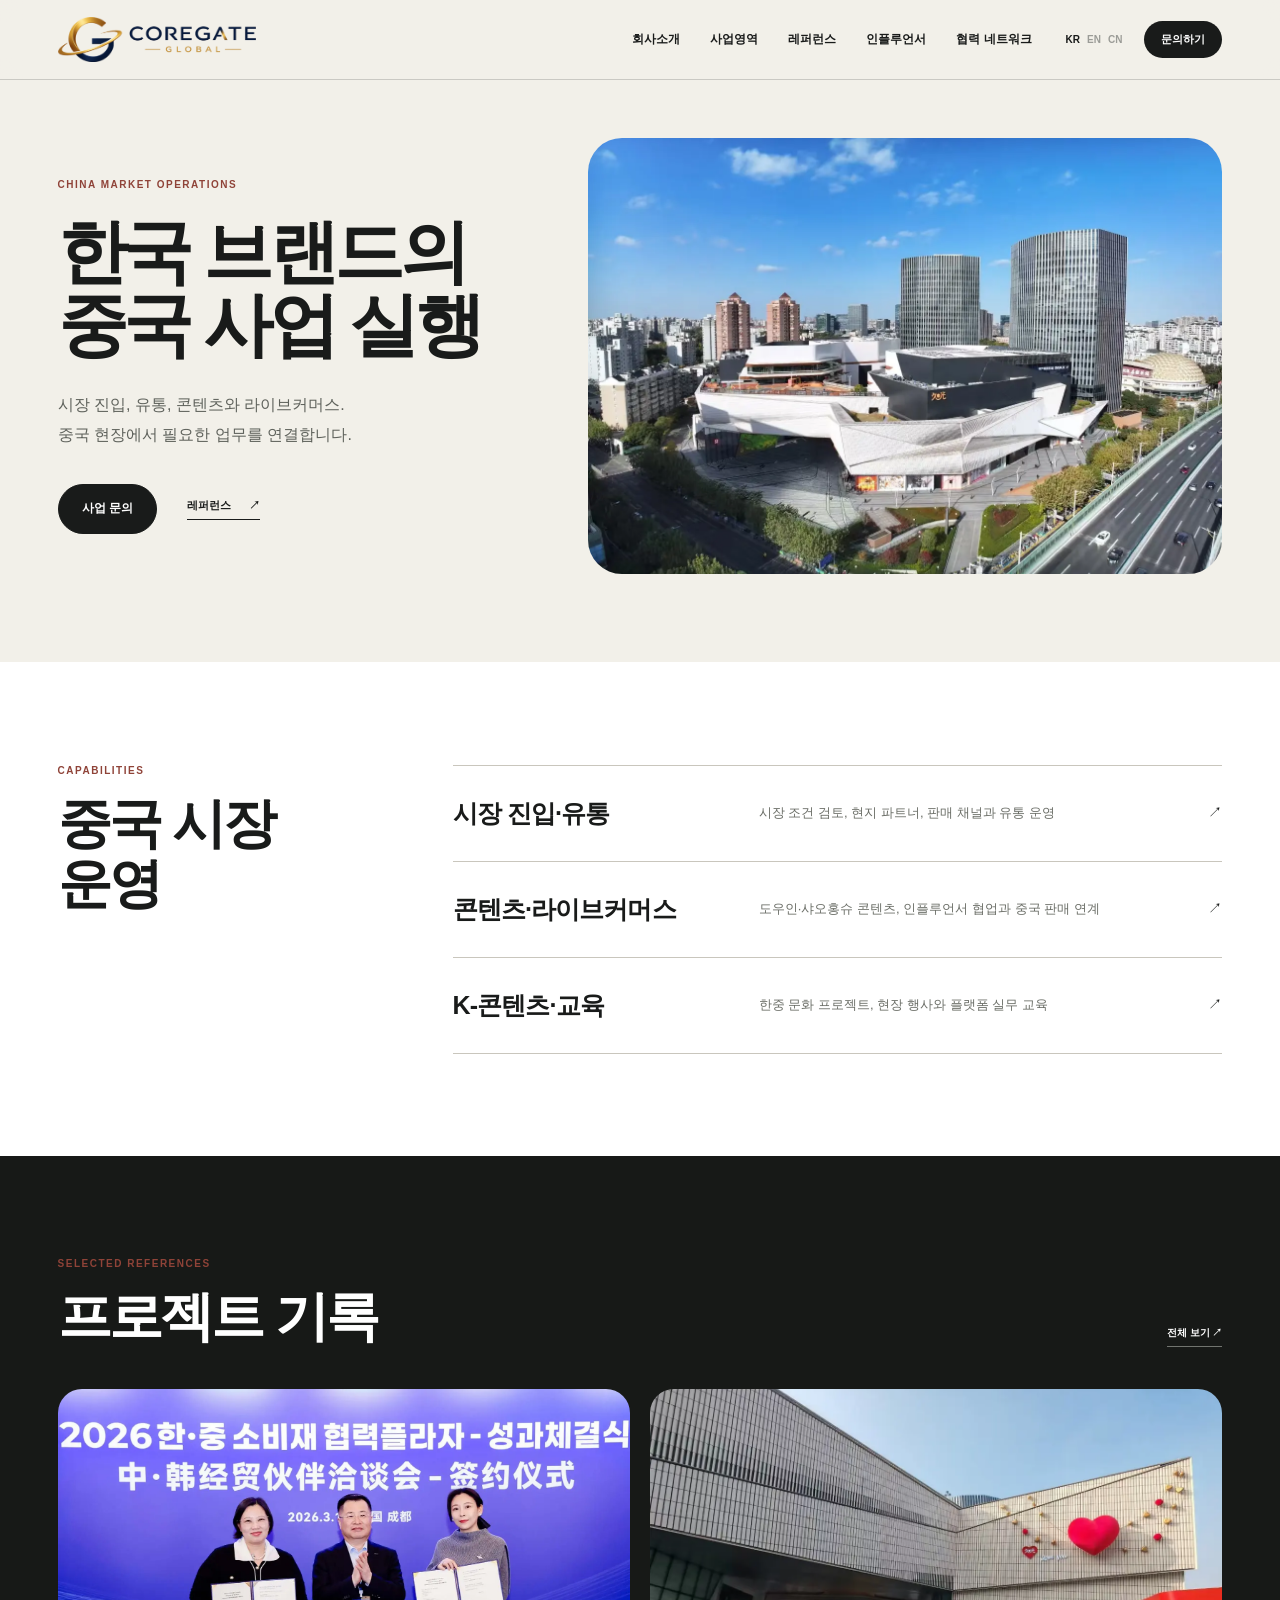
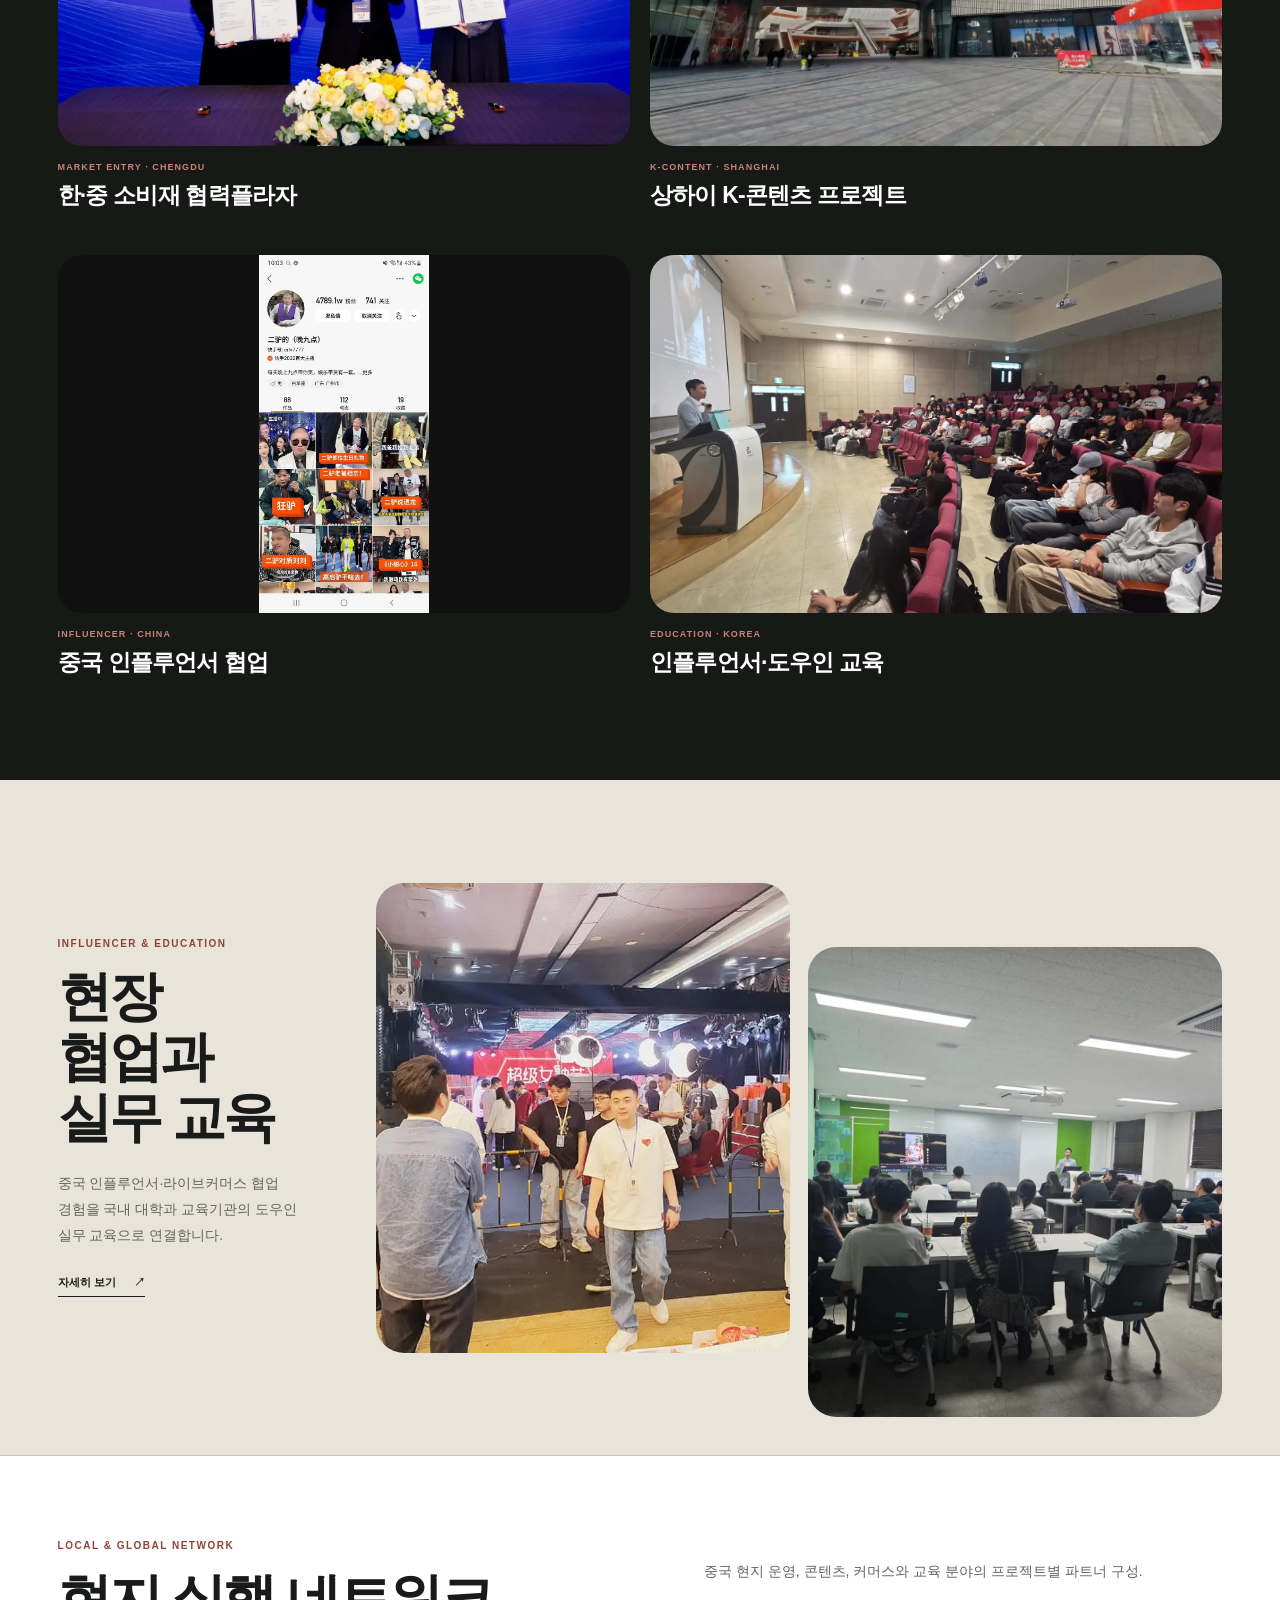
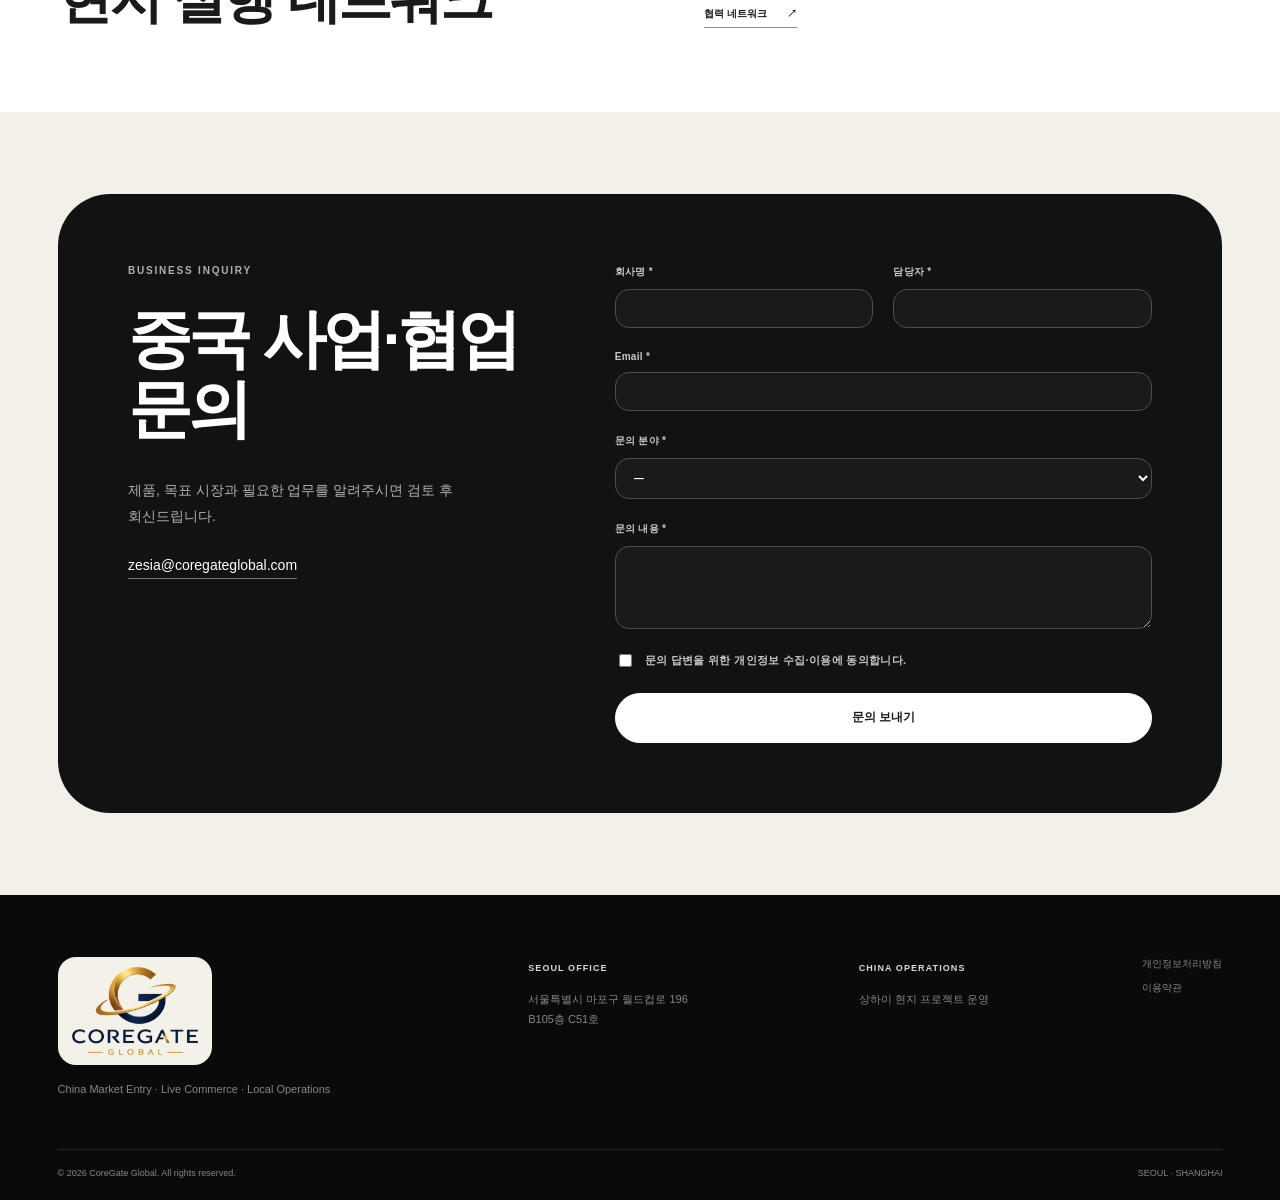
==== commit 9a6744a5: "Revert AI-styled site to original CoreGate Global design per owner request" ====
--- a/index.html
+++ b/index.html
@@ -3,22 +3,21 @@
 <head>
   <meta charset="utf-8">
   <meta name="viewport" content="width=device-width,initial-scale=1">
-  <meta name="description" content="코어게이트글로벌은 중국 시장 진출·유통·라이브커머스와 K-POP NEXT STAGE 같은 한중 K-콘텐츠 행사를 기획·운영합니다. 2026 상하이 한풍제 실행 사례를 확인하세요.">
+  <meta name="description" content="CoreGate Global은 한국 브랜드의 중국 시장 진입, 현지 유통, 라이브커머스, 인플루언서 협업과 K-콘텐츠 프로젝트를 실행합니다.">
   <meta name="theme-color" content="#f4f2ec">
-  <title>CoreGate Global | 중국 시장 운영과 K-콘텐츠 프로젝트</title>
+  <title>CoreGate Global | China Market Operations</title>
   <link rel="canonical" href="https://www.coregateglobal.com/">
-  <meta property="og:title" content="CoreGate Global | Market, Content &amp; Execution">
+  <meta property="og:title" content="CoreGate Global | 중국 시장 진입과 현지 운영">
   <meta property="og:description" content="한국 브랜드의 중국 시장 진입과 현지 운영을 연결합니다.">
   <meta property="og:type" content="website">
   <meta property="og:url" content="https://www.coregateglobal.com/">
-  <meta property="og:image" content="https://www.coregateglobal.com/assets/media/nextstage-real-1.jpg">
+  <meta property="og:image" content="https://www.coregateglobal.com/assets/media/jiuguang-aerial.webp">
   <link rel="icon" type="image/svg+xml" href="data:image/svg+xml,%3Csvg xmlns='http://www.w3.org/2000/svg' viewBox='0 0 64 64'%3E%3Crect width='64' height='64' rx='8' fill='%23191b1a'/%3E%3Cpath d='M43 20c-3-3-7-5-12-5-10 0-17 7-17 17s7 17 17 17c5 0 9-2 12-5V32H31' fill='none' stroke='%23f3f0e8' stroke-width='6'/%3E%3C/svg%3E">
   <link rel="stylesheet" href="assets/site.css">
   <link rel="stylesheet" href="assets/home-refined.css">
-  <link rel="stylesheet" href="assets/editorial-2026.css?v=5">
   <script type="application/ld+json">{"@context":"https://schema.org","@type":"Organization","name":"CoreGate Global","url":"https://www.coregateglobal.com/","logo":"https://www.coregateglobal.com/assets/media/coregate-global-logo.png","email":"zesia@coregateglobal.com","address":{"@type":"PostalAddress","streetAddress":"월드컵로 196 B105층 C51호","addressLocality":"마포구","addressRegion":"서울특별시","addressCountry":"KR"},"areaServed":["KR","CN"]}</script>
 </head>
-<body class="cg27 cg27-home-page">
+<body>
   <a class="skip" href="#content">본문 바로가기</a>
   <header class="site-header">
     <div class="shell nav-row">
@@ -39,29 +38,54 @@
   </header>
 
   <main id="content">
-<section class="cg27-home-hero" id="top"><div class="shell cg27-home-hero-grid">
-<div class="cg27-home-hero-copy">
- <p class="cg27-eyebrow">COREGATE GLOBAL <span>SEOUL / SHANGHAI</span></p>
- <h1><span class="lang-ko">기획에서<br>현장 실행까지.</span><span class="lang-en">From planning<br>to delivery.</span><span class="lang-zh">从规划到<br>项目落地。</span></h1>
- <p class="cg27-home-lead"><span class="lang-ko">한국 브랜드의 중국 시장 진출, 인플루언서 협업, K-콘텐츠 행사까지. 코어게이트글로벌은 실행이 필요한 일을 현장에서 연결합니다.</span><span class="lang-en">Market entry, influencer collaborations and K-content events. CoreGate Global works across Korea and China to turn business plans into on-site execution.</span><span class="lang-zh">从韩国品牌出海、达人合作到K-内容活动，CoreGate Global协助项目在韩国与中国现场落地。</span></p>
- <div class="cg27-home-buttons"><a href="projects/" class="cg27-primary-link"><span class="lang-ko">수행 프로젝트</span><span class="lang-en">Our projects</span><span class="lang-zh">项目案例</span> <span>↗</span></a><a href="#contact" class="cg27-secondary-link"><span class="lang-ko">사업 문의</span><span class="lang-en">Contact</span><span class="lang-zh">商务咨询</span></a></div>
-</div>
-<figure class="cg27-home-hero-image"><a href="projects/shanghai-kcontent-event.html"><img src="assets/media/nextstage-real-1.jpg" fetchpriority="high" alt="2026 상하이 K-POP NEXT STAGE 현장 영상 캡처"></a><figcaption><span>RECENT PROJECT</span> K-POP NEXT STAGE / SHANGHAI 2026</figcaption></figure>
-</div></section>
-<section class="cg27-home-capabilities"><div class="shell cg27-home-cap-grid"><div><span class="cg27-small-heading">WHAT WE DO</span><h2><span class="lang-ko">시장과 콘텐츠,<br>현장을 연결합니다.</span><span class="lang-en">Work across markets,<br>content and events.</span><span class="lang-zh">连接市场、<br>内容与现场。</span></h2></div><div class="cg27-cap-list">
-<a href="business/"><span>01</span><div><h3><span class="lang-ko">중국 시장 진입·유통</span><span class="lang-en">China Market Entry</span><span class="lang-zh">中国市场进入与流通</span></h3><p><span class="lang-ko">현지 파트너, 유통 채널 및 판매 운영</span><span class="lang-en">Local partnerships, distribution and sales operations</span><span class="lang-zh">本地合作、流通渠道与销售运营</span></p></div><span>↗</span></a>
-<a href="influencer/"><span>02</span><div><h3><span class="lang-ko">인플루언서·라이브커머스</span><span class="lang-en">Influencer &amp; Live Commerce</span><span class="lang-zh">达人合作与直播电商</span></h3><p><span class="lang-ko">도우인·샤오홍슈 콘텐츠 협업 및 커머스 연계</span><span class="lang-en">Creator collaborations, Douyin and Xiaohongshu content</span><span class="lang-zh">抖音、小红书达人内容与商业合作</span></p></div><span>↗</span></a>
-<a href="projects/shanghai-kcontent-event.html"><span>03</span><div><h3><span class="lang-ko">K-콘텐츠·행사 운영</span><span class="lang-en">K-Content &amp; Event Operations</span><span class="lang-zh">K-内容与活动运营</span></h3><p><span class="lang-ko">프로그램 기획, 현장 운영, 브랜드 협찬과 촬영</span><span class="lang-en">Programs, operations, brand partnerships and filming</span><span class="lang-zh">项目策划、现场执行、品牌合作与拍摄</span></p></div><span>↗</span></a>
-</div></div></section>
-<section class="cg27-home-feature"><div class="shell">
-<div class="cg27-feature-head"><div><span class="cg27-small-heading">SELECTED PROJECT / NOVEMBER 2026</span><h2>K-POP NEXT STAGE</h2></div><a href="projects/shanghai-kcontent-event.html"><span class="lang-ko">프로젝트 자세히 보기</span><span class="lang-en">View project</span><span class="lang-zh">查看项目</span> <span>↗</span></a></div>
-<div class="cg27-feature-grid"><figure><a href="projects/shanghai-kcontent-event.html"><img src="assets/media/nextstage-real-2.jpg" loading="lazy" alt="상하이 NEXT STAGE 행사 실제 영상 캡처"></a><figcaption>2026.11.14–15 / SHANGHAI</figcaption></figure><div class="cg27-feature-copy"><p class="cg27-eyebrow">K-POP COMPETITION · BRAND COLLABORATION</p><h3><span class="lang-ko">상하이 한풍제에서<br>진행한 K-POP 경연</span><span class="lang-en">K-POP NEXT STAGE<br>in Shanghai</span><span class="lang-zh">上海韩风节<br>K-POP NEXT STAGE</span></h3><p><span class="lang-ko">행사 협력사와 함께 참가자·심사위원 조율, 현장 프로그램 운영, 브랜드 협찬과 콘텐츠 촬영을 수행했습니다.</span><span class="lang-en">An event case involving participant and judge coordination, on-site operations, brand sponsorship and filming with project partners.</span><span class="lang-zh">与合作方共同完成选手及评委协调、现场执行、品牌合作和内容拍摄。</span></p><div class="cg27-feature-topics"><span>EVENT OPERATIONS</span><span>CONTENT PRODUCTION</span><span>BRAND PARTNERSHIPS</span></div><a href="projects/shanghai-kcontent-event.html"><span class="lang-ko">행사 수행 사례 보기</span><span class="lang-en">Read case study</span><span class="lang-zh">查看执行案例</span> <span>↗</span></a></div></div>
-</div></section>
-<section class="cg27-home-selected"><div class="shell"><div class="cg27-feature-head"><div><span class="cg27-small-heading">MORE WORK</span><h2><span class="lang-ko">다른 프로젝트</span><span class="lang-en">Other projects</span><span class="lang-zh">其他项目</span></h2></div><a href="projects/"><span class="lang-ko">전체 보기</span><span class="lang-en">See all</span><span class="lang-zh">查看全部</span> <span>↗</span></a></div>
-<div class="cg27-other-grid"><a href="projects/kotra-consumer-goods-plaza.html"><figure><img src="assets/media/kotra-china-entry-2026.webp" loading="lazy" alt="KOTRA 한중 소비재 협력플라자"></figure><p>CHINA MARKET ENTRY</p><h3><span class="lang-ko">한·중 소비재 협력플라자</span><span class="lang-en">Korea–China Consumer Goods Plaza</span><span class="lang-zh">中韩消费品合作广场</span></h3></a><a href="projects/china-influencer-collaboration.html"><figure><img src="assets/media/china-influencer-studio.webp" loading="lazy" alt="중국 인플루언서 협업 현장"></figure><p>INFLUENCER &amp; COMMERCE</p><h3><span class="lang-ko">중국 인플루언서 협업</span><span class="lang-en">Influencer Collaboration in China</span><span class="lang-zh">中国达人合作</span></h3></a></div>
-</div></section>
-<section class="cg27-home-contact-strip"><div class="shell"><div><span>COREGATE GLOBAL</span><h2><span class="lang-ko">한국과 중국을 연결할<br>다음 프로젝트.</span><span class="lang-en">Your next project<br>across borders.</span><span class="lang-zh">开启下一项<br>跨境合作。</span></h2></div><a href="#contact"><span class="lang-ko">프로젝트 문의</span><span class="lang-en">Start a conversation</span><span class="lang-zh">联系我们</span> <span>↗</span></a></div></section>
-<section class="section contact" id="contact">
+    <section class="home-hero" id="top">
+      <div class="shell home-hero-grid">
+        <div class="home-hero-copy">
+          <p class="home-eyebrow">CHINA MARKET OPERATIONS</p>
+          <h1><span class="lang-ko">한국 브랜드의<br>중국 사업 실행</span><span class="lang-en">China operations<br>for Korean brands.</span><span class="lang-zh">韩国品牌的<br>中国业务执行</span></h1>
+          <p><span class="lang-ko">시장 진입, 유통, 콘텐츠와 라이브커머스.<br>중국 현장에서 필요한 업무를 연결합니다.</span><span class="lang-en">Market entry, distribution, content and live commerce.<br>Connected through local execution in China.</span><span class="lang-zh">市场进入、流通、内容与直播电商。<br>连接中国市场所需的实际执行。</span></p>
+          <div class="home-actions"><a class="button button-dark" href="#contact"><span class="lang-ko">사업 문의</span><span class="lang-en">Contact</span><span class="lang-zh">业务咨询</span></a><a class="home-text-link" href="projects/"><span class="lang-ko">레퍼런스</span><span class="lang-en">References</span><span class="lang-zh">项目案例</span> ↗</a></div>
+        </div>
+        <figure class="home-hero-image"><img src="assets/media/jiuguang-aerial.webp" alt="상하이 현지 프로젝트 공간 전경" fetchpriority="high"></figure>
+      </div>
+    </section>
+
+    <section class="home-section home-services">
+      <div class="shell home-section-grid">
+        <div class="home-section-title"><p>CAPABILITIES</p><h2><span class="lang-ko">중국 시장 운영</span><span class="lang-en">China Market Operations</span><span class="lang-zh">中国市场运营</span></h2></div>
+        <div class="home-service-list">
+          <a href="business/"><h3><span class="lang-ko">시장 진입·유통</span><span class="lang-en">Market Entry &amp; Distribution</span><span class="lang-zh">市场进入与流通</span></h3><p><span class="lang-ko">시장 조건 검토, 현지 파트너, 판매 채널과 유통 운영</span><span class="lang-en">Market review, local partners, sales channels and distribution</span><span class="lang-zh">市场评估、本地伙伴、销售渠道与流通运营</span></p><span>↗</span></a>
+          <a href="business/"><h3><span class="lang-ko">콘텐츠·라이브커머스</span><span class="lang-en">Content &amp; Live Commerce</span><span class="lang-zh">内容与直播电商</span></h3><p><span class="lang-ko">도우인·샤오홍슈 콘텐츠, 인플루언서 협업과 중국 판매 연계</span><span class="lang-en">China-platform content, influencer collaboration and sales</span><span class="lang-zh">中国平台内容、达人合作与销售衔接</span></p><span>↗</span></a>
+          <a href="business/"><h3><span class="lang-ko">K-콘텐츠·교육</span><span class="lang-en">K-Content &amp; Education</span><span class="lang-zh">K-内容与教育</span></h3><p><span class="lang-ko">한중 문화 프로젝트, 현장 행사와 플랫폼 실무 교육</span><span class="lang-en">Korea–China programs, events and platform education</span><span class="lang-zh">中韩文化项目、现场活动与平台实务教育</span></p><span>↗</span></a>
+        </div>
+      </div>
+    </section>
+
+    <section class="home-section home-references">
+      <div class="shell">
+        <div class="home-reference-head"><div><p>SELECTED REFERENCES</p><h2><span class="lang-ko">프로젝트 기록</span><span class="lang-en">Selected Work</span><span class="lang-zh">项目记录</span></h2></div><a href="projects/"><span class="lang-ko">전체 보기</span><span class="lang-en">View All</span><span class="lang-zh">查看全部</span> ↗</a></div>
+        <div class="home-case-grid">
+          <a class="home-case" href="projects/kotra-consumer-goods-plaza.html"><figure><img src="assets/media/kotra-china-entry-2026.webp" alt="KOTRA 한중 소비재 협력플라자 현장" loading="lazy"></figure><p>MARKET ENTRY · CHENGDU</p><h3><span class="lang-ko">한·중 소비재 협력플라자</span><span class="lang-en">Korea–China Consumer Goods Plaza</span><span class="lang-zh">中韩消费品合作广场</span></h3></a>
+          <a class="home-case" href="projects/shanghai-kcontent-event.html"><figure><img src="assets/media/jiuguang-plaza.webp" alt="상하이 K콘텐츠 행사 예정 공간" loading="lazy"></figure><p>K-CONTENT · SHANGHAI</p><h3><span class="lang-ko">상하이 K-콘텐츠 프로젝트</span><span class="lang-en">Shanghai K-Content Project</span><span class="lang-zh">上海K-内容项目</span></h3></a>
+          <a class="home-case" href="projects/china-influencer-collaboration.html"><figure class="contain"><img src="assets/media/china-influencer-channel.webp" alt="중국 인플루언서 채널 협업 기록" loading="lazy"></figure><p>INFLUENCER · CHINA</p><h3><span class="lang-ko">중국 인플루언서 협업</span><span class="lang-en">China Influencer Collaboration</span><span class="lang-zh">中国达人合作</span></h3></a>
+          <a class="home-case" href="projects/influencer-douyin-education.html"><figure><img src="assets/media/creator-education-auditorium.webp" alt="국내 도우인 실무 교육 현장" loading="lazy"></figure><p>EDUCATION · KOREA</p><h3><span class="lang-ko">인플루언서·도우인 교육</span><span class="lang-en">Influencer &amp; Douyin Education</span><span class="lang-zh">达人与抖音教育</span></h3></a>
+        </div>
+      </div>
+    </section>
+
+    <section class="home-section home-practice">
+      <div class="shell home-practice-grid">
+        <div class="home-practice-copy"><p>INFLUENCER &amp; EDUCATION</p><h2><span class="lang-ko">현장 협업과<br>실무 교육</span><span class="lang-en">Field collaboration<br>and education.</span><span class="lang-zh">现场合作与<br>实务教育</span></h2><p><span class="lang-ko">중국 인플루언서·라이브커머스 협업 경험을 국내 대학과 교육기관의 도우인 실무 교육으로 연결합니다.</span><span class="lang-en">China influencer and live-commerce experience translated into practical education in Korea.</span><span class="lang-zh">将中国达人与直播电商合作经验转化为韩国实务教育。</span></p><a class="home-text-link" href="influencer/"><span class="lang-ko">자세히 보기</span><span class="lang-en">Learn More</span><span class="lang-zh">了解更多</span> ↗</a></div>
+        <figure><img src="assets/media/china-influencer-studio.webp" alt="중국 인플루언서 라이브커머스 협업 현장" loading="lazy"></figure>
+        <figure><img src="assets/media/creator-education-classroom.webp" alt="국내 중국 콘텐츠 실무 교육 현장" loading="lazy"></figure>
+      </div>
+    </section>
+
+    <section class="home-network">
+      <div class="shell home-network-grid"><div><p>LOCAL &amp; GLOBAL NETWORK</p><h2><span class="lang-ko">현지 실행 네트워크</span><span class="lang-en">Local Execution Network</span><span class="lang-zh">本地执行网络</span></h2></div><div><p><span class="lang-ko">중국 현지 운영, 콘텐츠, 커머스와 교육 분야의 프로젝트별 파트너 구성.</span><span class="lang-en">Project-based partners across local operations, content, commerce and education.</span><span class="lang-zh">涵盖本地运营、内容、商业及教育的项目型伙伴网络。</span></p><a href="network/"><span class="lang-ko">협력 네트워크</span><span class="lang-en">View Network</span><span class="lang-zh">查看合作网络</span> ↗</a></div></div>
+    </section>
+
+    <section class="section contact" id="contact">
       <div class="shell contact-grid">
         <div class="contact-copy"><p class="overline">BUSINESS INQUIRY</p><h2><span class="lang-ko">중국 사업·협업 문의</span><span class="lang-en">China Business Inquiry</span><span class="lang-zh">中国业务合作咨询</span></h2><p><span class="lang-ko">제품, 목표 시장과 필요한 업무를 알려주시면 검토 후 회신드립니다.</span><span class="lang-en">Share your product, target market and required scope.</span><span class="lang-zh">请告知产品、目标市场及所需业务。</span></p><a href="mailto:zesia@coregateglobal.com">zesia@coregateglobal.com</a></div>
         <form class="inquiry-form" action="https://formsubmit.co/zesia@coregateglobal.com" method="POST">
@@ -76,7 +100,7 @@
         </form>
       </div>
     </section>
-</main>
+  </main>
 
   <footer class="site-footer">
     <div class="shell footer-grid"><div class="footer-brand"><img src="assets/media/coregate-global-logo.png" alt="CoreGate Global"><p>China Market Entry · Live Commerce · Local Operations</p></div><div><strong>SEOUL OFFICE</strong><p><span class="lang-ko">서울특별시 마포구 월드컵로 196<br>B105층 C51호</span><span class="lang-en">B105-C51, 196 World Cup-ro,<br>Mapo-gu, Seoul, Korea</span><span class="lang-zh">韩国首尔特别市麻浦区世界杯路196<br>B105层 C51号</span></p></div><div><strong>CHINA OPERATIONS</strong><p><span class="lang-ko">상하이 현지 프로젝트 운영</span><span class="lang-en">Shanghai project operations</span><span class="lang-zh">上海本地项目运营</span></p></div><div class="footer-links"><a href="privacy.html"><span class="lang-ko">개인정보처리방침</span><span class="lang-en">Privacy</span><span class="lang-zh">隐私政策</span></a><a href="terms.html"><span class="lang-ko">이용약관</span><span class="lang-en">Terms</span><span class="lang-zh">使用条款</span></a></div></div>
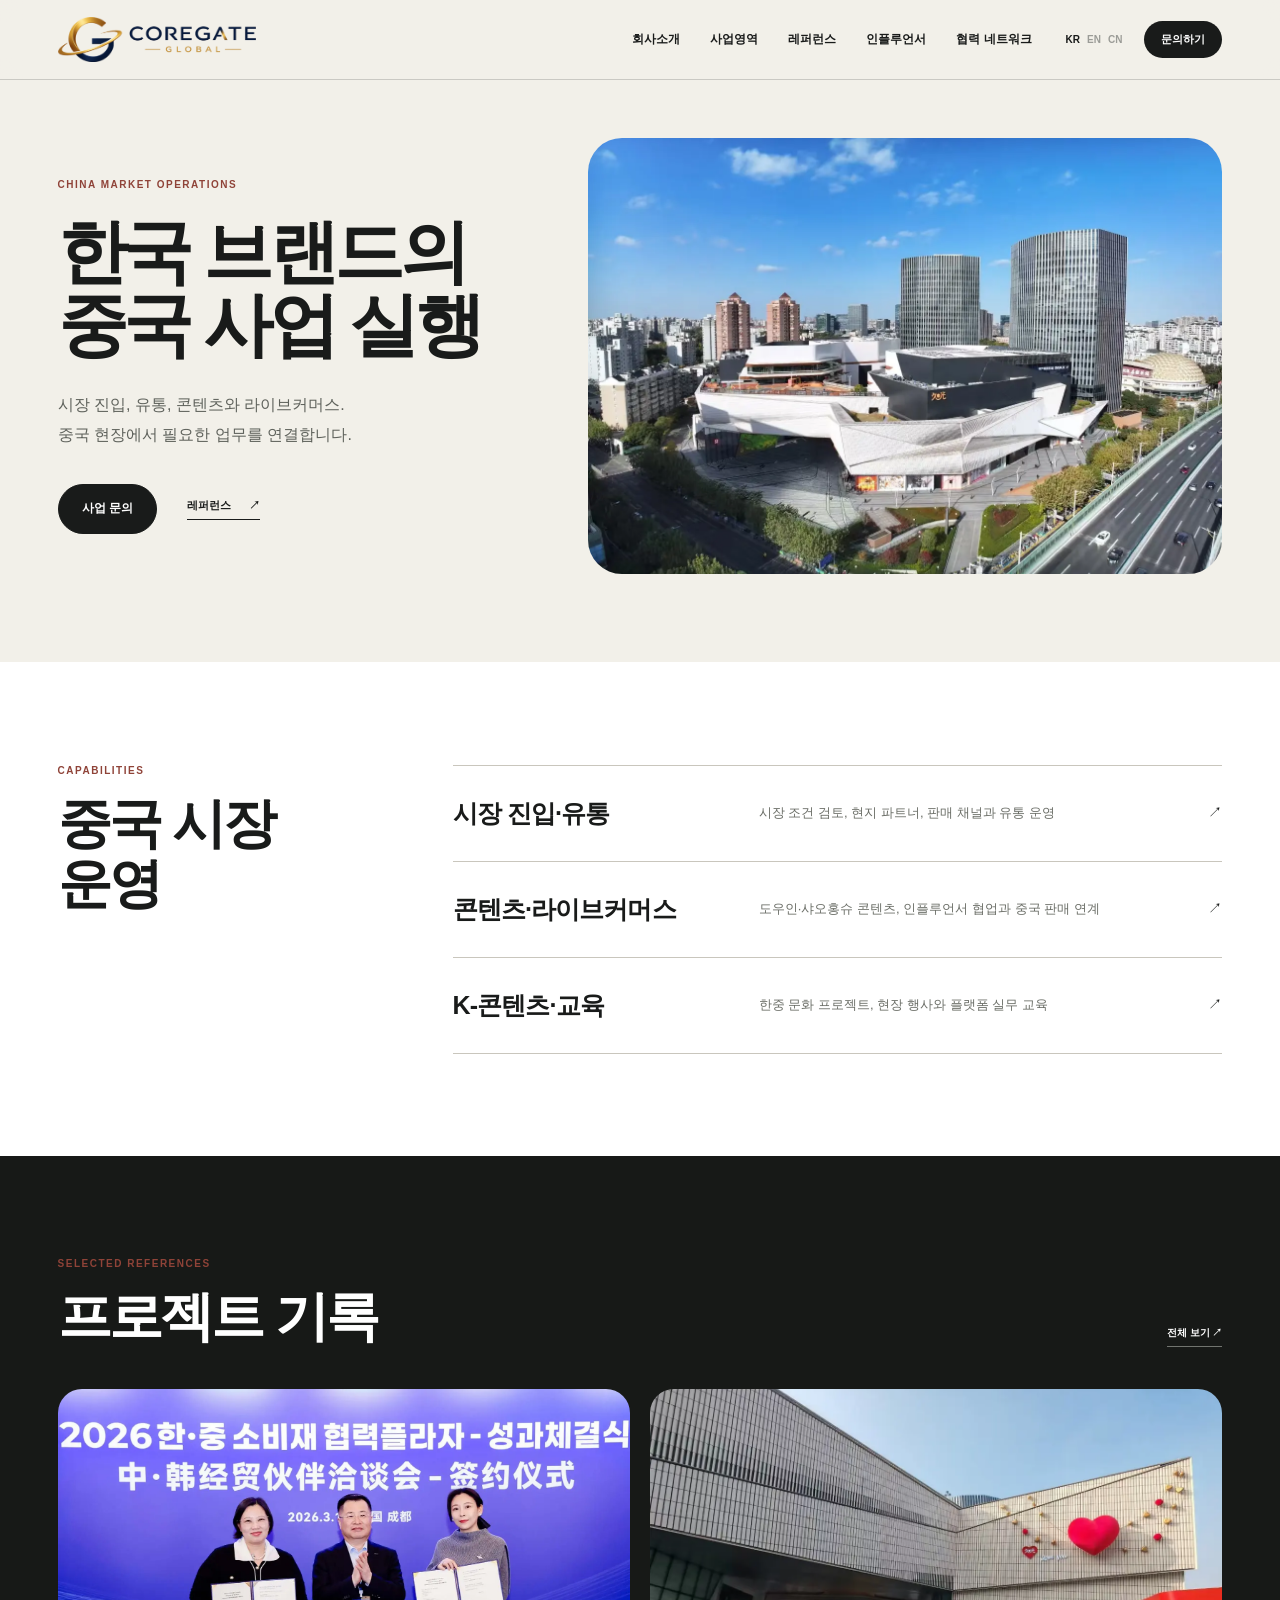
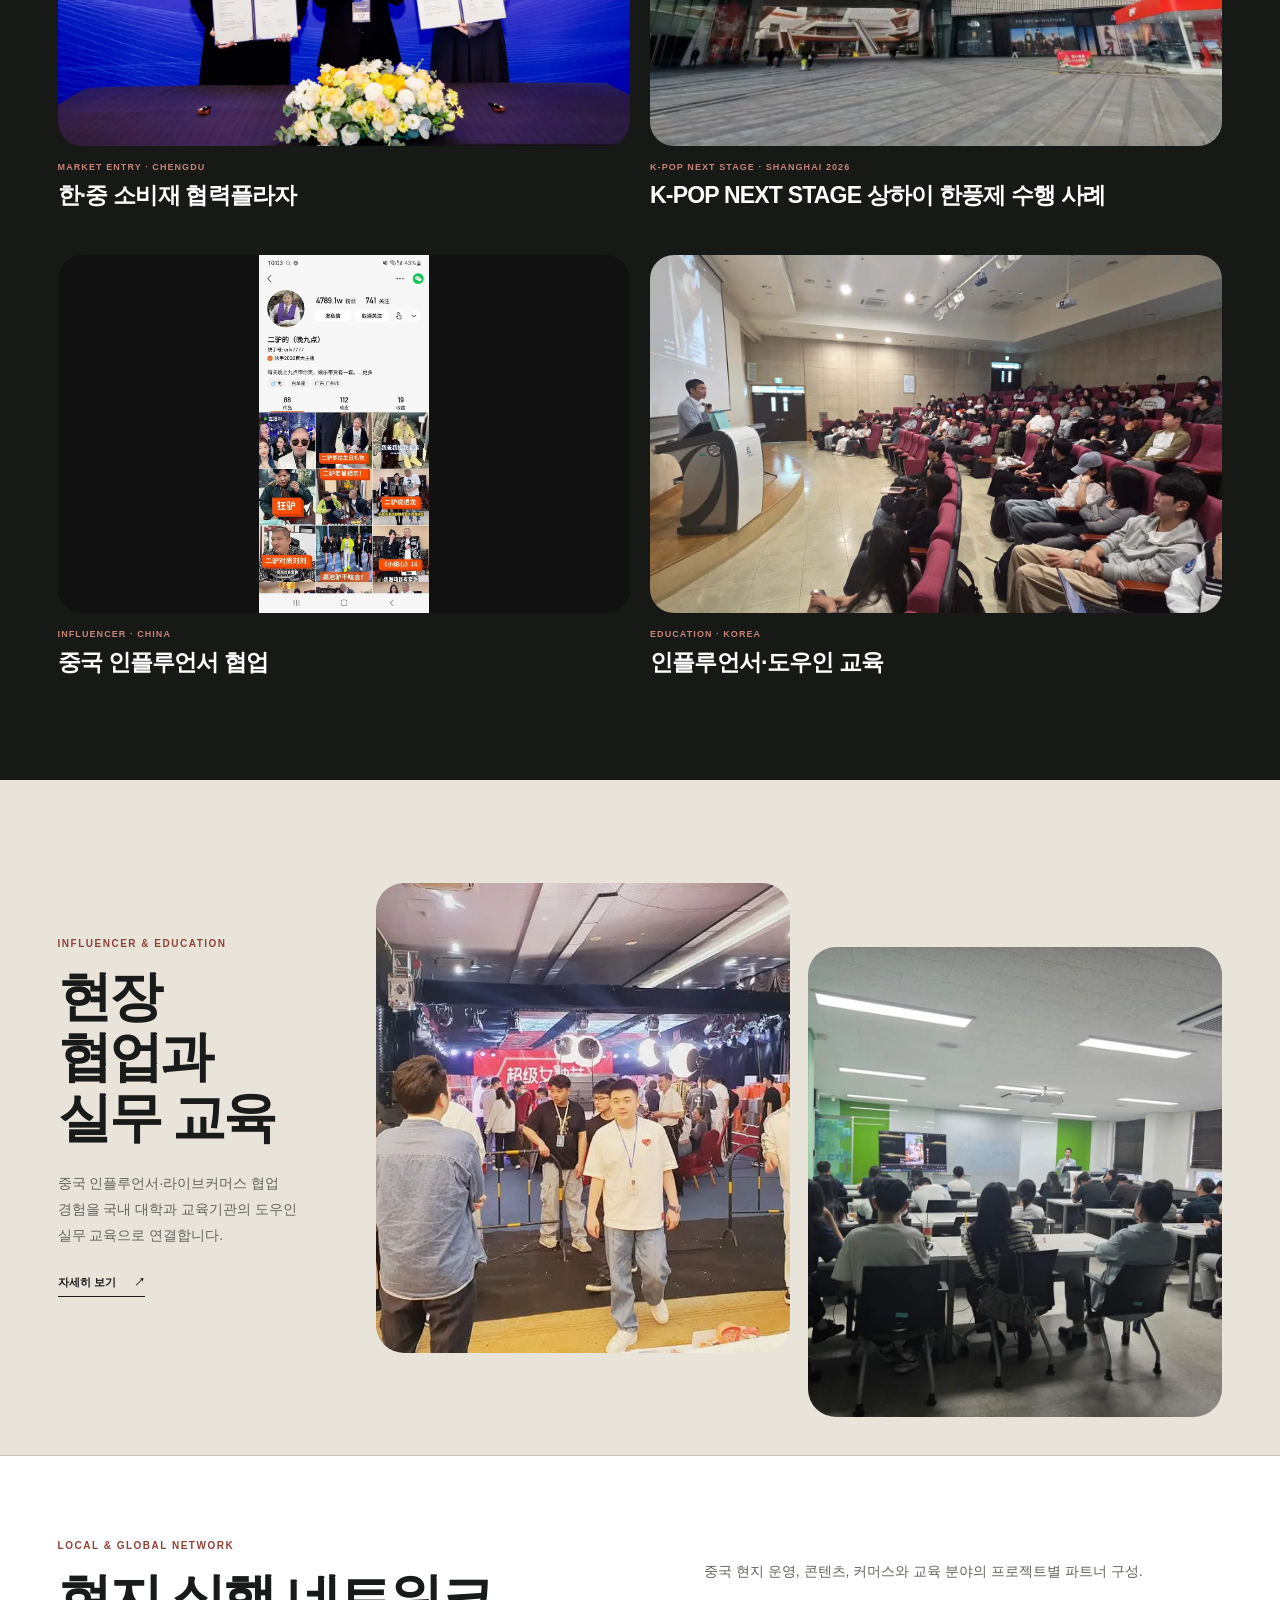
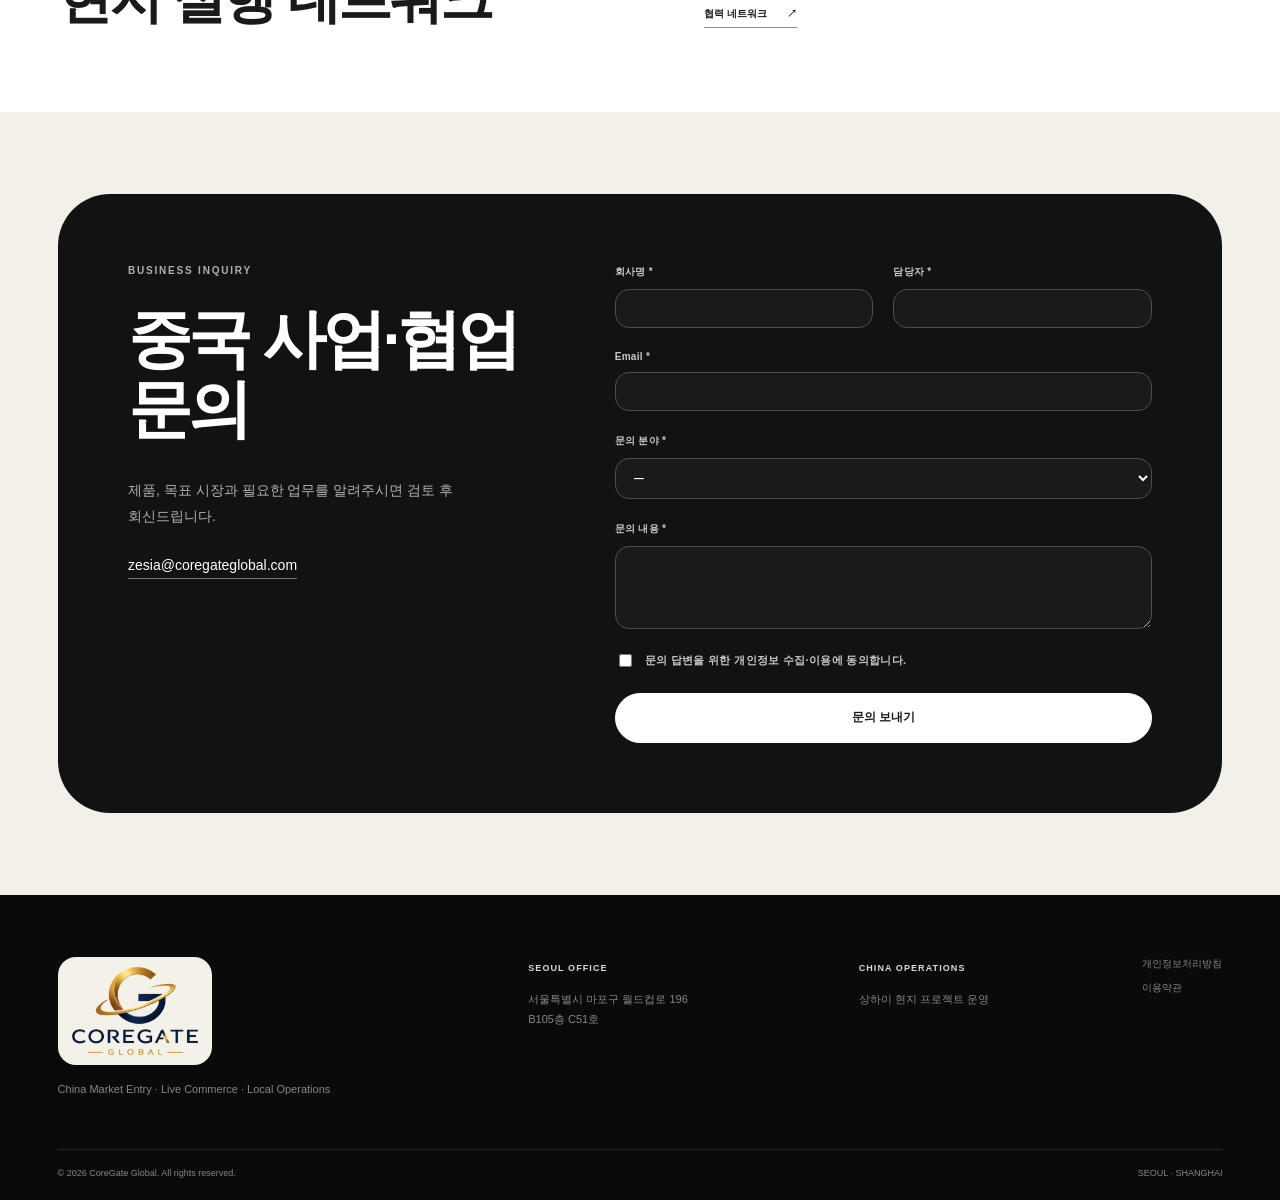
==== commit 2e610835: "Link 2026 completed K-POP NEXT STAGE case study from original site layouts" ====
--- a/index.html
+++ b/index.html
@@ -66,7 +66,7 @@
         <div class="home-reference-head"><div><p>SELECTED REFERENCES</p><h2><span class="lang-ko">프로젝트 기록</span><span class="lang-en">Selected Work</span><span class="lang-zh">项目记录</span></h2></div><a href="projects/"><span class="lang-ko">전체 보기</span><span class="lang-en">View All</span><span class="lang-zh">查看全部</span> ↗</a></div>
         <div class="home-case-grid">
           <a class="home-case" href="projects/kotra-consumer-goods-plaza.html"><figure><img src="assets/media/kotra-china-entry-2026.webp" alt="KOTRA 한중 소비재 협력플라자 현장" loading="lazy"></figure><p>MARKET ENTRY · CHENGDU</p><h3><span class="lang-ko">한·중 소비재 협력플라자</span><span class="lang-en">Korea–China Consumer Goods Plaza</span><span class="lang-zh">中韩消费品合作广场</span></h3></a>
-          <a class="home-case" href="projects/shanghai-kcontent-event.html"><figure><img src="assets/media/jiuguang-plaza.webp" alt="상하이 K콘텐츠 행사 예정 공간" loading="lazy"></figure><p>K-CONTENT · SHANGHAI</p><h3><span class="lang-ko">상하이 K-콘텐츠 프로젝트</span><span class="lang-en">Shanghai K-Content Project</span><span class="lang-zh">上海K-内容项目</span></h3></a>
+          <a class="home-case" href="projects/shanghai-kcontent-event.html"><figure><img src="assets/media/jiuguang-plaza.webp" alt="2026 K-POP NEXT STAGE 상하이 한풍제 개최 장소 기록" loading="lazy"></figure><p>K-POP NEXT STAGE · SHANGHAI 2026</p><h3><span class="lang-ko">K-POP NEXT STAGE 상하이 한풍제 수행 사례</span><span class="lang-en">K-POP NEXT STAGE Shanghai Case Study</span><span class="lang-zh">K-POP NEXT STAGE 上海活动案例</span></h3></a>
           <a class="home-case" href="projects/china-influencer-collaboration.html"><figure class="contain"><img src="assets/media/china-influencer-channel.webp" alt="중국 인플루언서 채널 협업 기록" loading="lazy"></figure><p>INFLUENCER · CHINA</p><h3><span class="lang-ko">중국 인플루언서 협업</span><span class="lang-en">China Influencer Collaboration</span><span class="lang-zh">中国达人合作</span></h3></a>
           <a class="home-case" href="projects/influencer-douyin-education.html"><figure><img src="assets/media/creator-education-auditorium.webp" alt="국내 도우인 실무 교육 현장" loading="lazy"></figure><p>EDUCATION · KOREA</p><h3><span class="lang-ko">인플루언서·도우인 교육</span><span class="lang-en">Influencer &amp; Douyin Education</span><span class="lang-zh">达人与抖音教育</span></h3></a>
         </div>
--- a/assets/home-refined.css
+++ b/assets/home-refined.css
@@ -73,38 +73,3 @@
   .home-network { padding: 68px 0; }
   .home-network-grid { grid-template-columns: 1fr; gap: 28px; }
 }
-
-/* 2026 K-POP NEXT STAGE portfolio highlight */
-.home-nextstage { background:#e9e5da; padding:clamp(70px,8vw,112px) 0; border-top:1px solid #d3cfc5; }
-.nextstage-grid {display:grid;grid-template-columns:minmax(0,1.45fr) minmax(240px,.55fr);gap:clamp(40px,7vw,100px);align-items:end;}
-.nextstage-kicker {color:#a04e42;font-size:10px;font-weight:850;letter-spacing:.17em;}
-.nextstage-label {font-size:clamp(45px,7vw,95px);line-height:.93;font-weight:850;letter-spacing:-.065em;margin:26px 0 0;max-width:900px;}
-.nextstage-heading h2 {margin:36px 0 0;font-size:clamp(28px,3.2vw,45px);letter-spacing:-.045em;line-height:1.2;}
-.nextstage-description {max-width:740px;margin-top:24px;color:#565b54;font-size:14px;line-height:1.85;}
-.nextstage-link {margin-top:32px;display:inline-flex;align-items:center;gap:24px;border-bottom:1px solid #292c27;padding-bottom:9px;font-size:12px;font-weight:800;}
-.nextstage-side {border-top:1px solid #a3a397;padding-top:18px;}
-.nextstage-date {font-size:clamp(48px,6vw,80px);font-weight:800;line-height:1;letter-spacing:-.06em;}
-.nextstage-date > span {padding:0 5px;font-size:.5em;color:#a04e42;}
-.nextstage-date small {display:block;margin-top:12px;letter-spacing:.15em;font-size:11px;font-weight:750;}
-.nextstage-tags {display:flex;flex-wrap:wrap;gap:8px;margin-top:32px;}
-.nextstage-tags span {border:1px solid #aaa99e;border-radius:100px;padding:8px 11px;font-size:9px;letter-spacing:.055em;font-weight:800;}
-.nextstage-photo-note {font-size:11px;line-height:1.7;margin-top:24px;color:#75786f;}
-@media(max-width:760px){.nextstage-grid{grid-template-columns:1fr;gap:38px}.nextstage-label{font-size:52px}.nextstage-heading h2{margin-top:24px}.nextstage-date{font-size:62px}.home-nextstage{padding:68px 0}}
-
-/* K-POP NEXT STAGE: authenticated footage frame recap and gallery */
-.home-hero-image {position:relative;}
-.home-hero-image a {display:block;width:100%;height:100%;position:relative;}
-.home-hero-image figcaption {position:absolute;left:22px;bottom:22px;border-radius:100px;background:rgba(19,19,19,.74);color:#fff;padding:10px 14px;font-size:10px;font-weight:800;letter-spacing:.08em;}
-.nextstage-home-media {background:#111411;color:#f6f2e8;padding:clamp(72px,8vw,110px) 0;}
-.nextstage-home-media-heading {display:flex;align-items:end;justify-content:space-between;gap:28px;margin-bottom:34px;}
-.nextstage-home-media-heading p {font-size:10px;letter-spacing:.16em;color:#d28e7e;font-weight:800;}
-.nextstage-home-media-heading h2 {font-size:clamp(30px,3.5vw,50px);line-height:1.15;letter-spacing:-.05em;margin:16px 0 0;}
-.nextstage-home-media-heading > a {font-size:11px;font-weight:800;border-bottom:1px solid #8a8e83;padding-bottom:7px;white-space:nowrap;}
-.nextstage-home-media-grid {display:grid;grid-template-columns:minmax(0,1.7fr) minmax(240px,.8fr);gap:16px;}
-.nextstage-film video {width:100%;aspect-ratio:16/9;background:#050505;border-radius:18px;display:block;object-fit:cover;}
-.nextstage-film figcaption {margin-top:13px;color:#bcbeb9;font-size:11px;line-height:1.6;}
-.nextstage-still-tiles {display:grid;gap:16px;grid-template-rows:1fr 1fr;}
-.nextstage-still-tiles figure {position:relative;min-height:0;overflow:hidden;border-radius:18px;background:#242824;}
-.nextstage-still-tiles img {width:100%;height:100%;object-fit:cover;}
-.nextstage-still-tiles figcaption {position:absolute;left:14px;bottom:12px;color:white;font-weight:800;font-size:9px;letter-spacing:.1em;text-shadow:0 1px 6px #000;}
-@media(max-width:760px){.nextstage-home-media-heading {align-items:start;flex-direction:column}.nextstage-home-media-grid {grid-template-columns:1fr}.nextstage-still-tiles {grid-template-columns:1fr 1fr;grid-template-rows:none}.nextstage-still-tiles figure{aspect-ratio:4/3}.home-hero-image figcaption {font-size:8px;left:12px;bottom:12px}}
